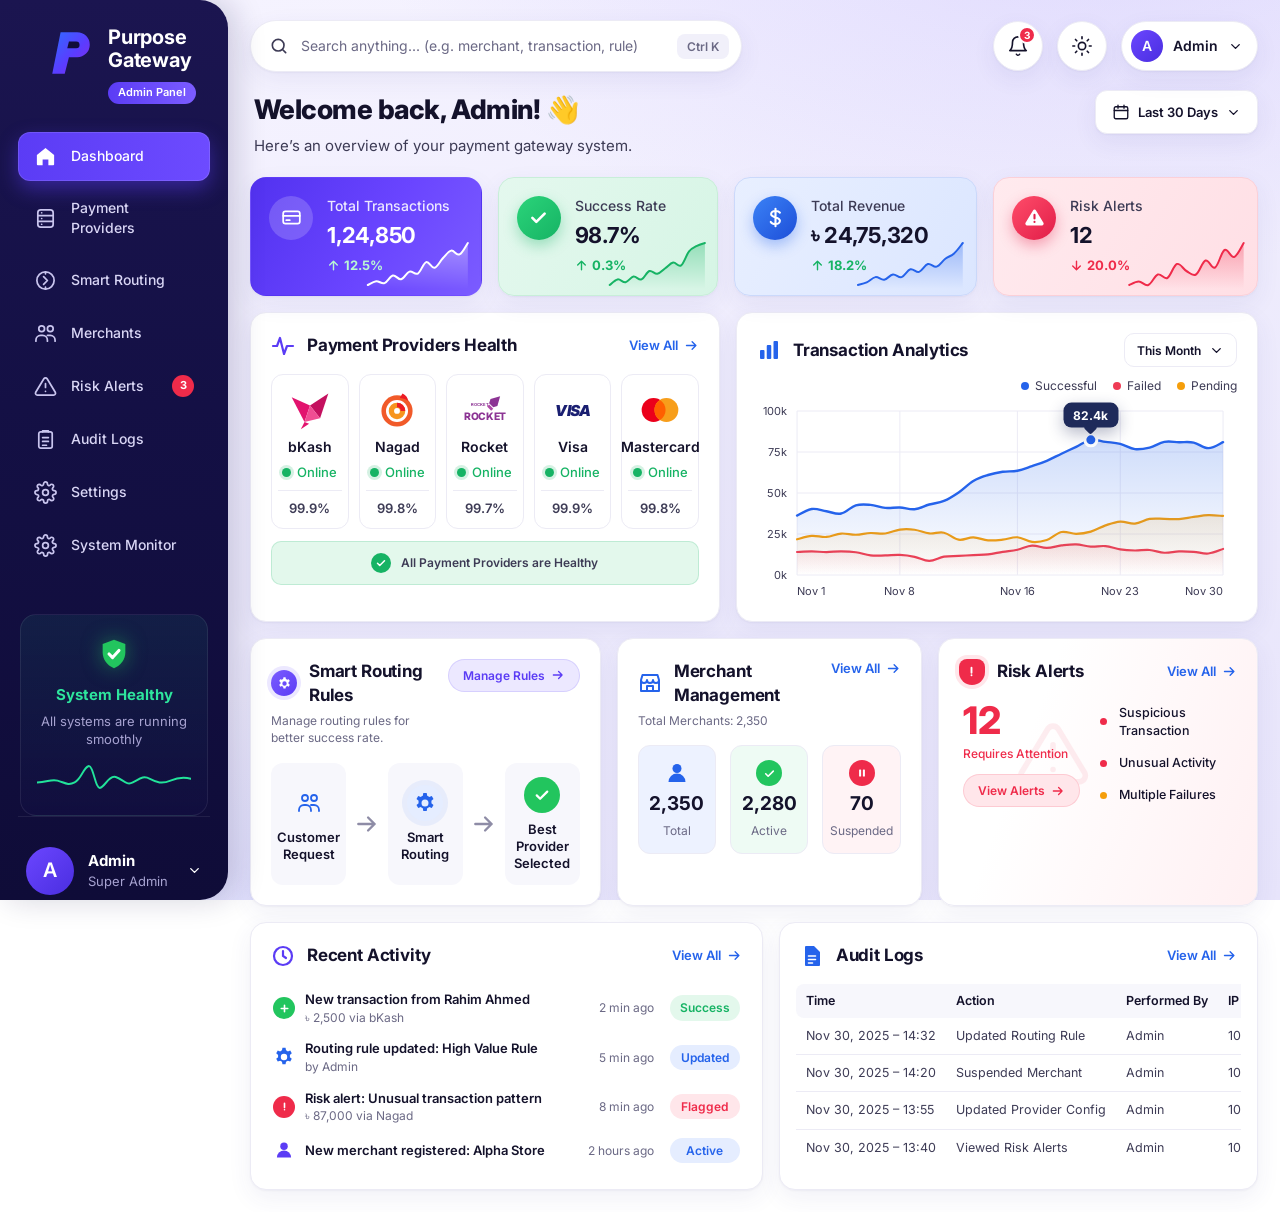
==== Admin Dashboard/index.html @ d1c8c3d8 "Add files via upload" ====
<!doctype html>
<html lang="en">
<head>
  <meta charset="utf-8" />
  <meta name="viewport" content="width=device-width, initial-scale=1, viewport-fit=cover" />
  <title>Purpose Gateway — Admin Dashboard</title>
  <meta name="description" content="Purpose Gateway admin panel: payment providers, smart routing, merchants, risk alerts and audit logs." />
  <link rel="preconnect" href="https://fonts.googleapis.com" />
  <link rel="preconnect" href="https://fonts.gstatic.com" crossorigin />
  <link href="https://fonts.googleapis.com/css2?family=Inter:wght@400;500;600;700;800&display=swap" rel="stylesheet" />
  <link rel="stylesheet" href="assets/css/styles.css" />
  <script>
    // Apply saved theme before paint to avoid a flash
    (function () {
      var t = null;
      try { t = localStorage.getItem('pg-theme'); } catch (e) {}
      if (!t && window.matchMedia && matchMedia('(prefers-color-scheme: dark)').matches) t = 'dark';
      document.documentElement.setAttribute('data-theme', t || 'light');
    })();
  </script>
</head>
<body>
  <!-- ===== Icon sprite ===== -->
  <svg width="0" height="0" style="position:absolute" aria-hidden="true">
    <defs>
      <symbol id="i-home" viewBox="0 0 24 24"><path d="M3 10.5 12 3l9 7.5V20a1 1 0 0 1-1 1h-5v-6H9v6H4a1 1 0 0 1-1-1z" fill="currentColor"/></symbol>
      <symbol id="i-server" viewBox="0 0 24 24" fill="none" stroke="currentColor" stroke-width="1.8" stroke-linecap="round" stroke-linejoin="round"><rect x="4" y="3" width="16" height="18" rx="3"/><path d="M4 9h16M4 15h16M8 6h.01M8 12h.01M8 18h.01"/></symbol>
      <symbol id="i-route" viewBox="0 0 24 24" fill="none" stroke="currentColor" stroke-width="1.8" stroke-linecap="round" stroke-linejoin="round"><circle cx="12" cy="12" r="9"/><path d="m10 8 4 4-4 4"/><path d="M12 3v2M12 19v2"/></symbol>
      <symbol id="i-users" viewBox="0 0 24 24" fill="none" stroke="currentColor" stroke-width="1.8" stroke-linecap="round" stroke-linejoin="round"><circle cx="8" cy="7" r="3"/><circle cx="17" cy="7" r="3"/><path d="M2 20v-1a5 5 0 0 1 5-5h2a5 5 0 0 1 5 5v1M14 14h3a5 5 0 0 1 5 5v1"/></symbol>
      <symbol id="i-alert" viewBox="0 0 24 24" fill="none" stroke="currentColor" stroke-width="1.8" stroke-linecap="round" stroke-linejoin="round"><path d="M10.3 3.9 1.8 18a2 2 0 0 0 1.7 3h17a2 2 0 0 0 1.7-3L13.7 3.9a2 2 0 0 0-3.4 0z"/><path d="M12 9v4M12 17h.01"/></symbol>
      <symbol id="i-clipboard" viewBox="0 0 24 24" fill="none" stroke="currentColor" stroke-width="1.8" stroke-linecap="round" stroke-linejoin="round"><rect x="5" y="4" width="14" height="17" rx="2"/><path d="M9 4V3h6v1M9 10h6M9 14h6M9 18h4"/></symbol>
      <symbol id="i-gear" viewBox="0 0 24 24" fill="none" stroke="currentColor" stroke-width="1.8" stroke-linecap="round" stroke-linejoin="round"><circle cx="12" cy="12" r="3"/><path d="M19.4 15a1.7 1.7 0 0 0 .3 1.8l.1.1a2 2 0 1 1-2.8 2.8l-.1-.1a1.7 1.7 0 0 0-1.8-.3 1.7 1.7 0 0 0-1 1.5V21a2 2 0 1 1-4 0v-.1a1.7 1.7 0 0 0-1.1-1.5 1.7 1.7 0 0 0-1.8.3l-.1.1a2 2 0 1 1-2.8-2.8l.1-.1a1.7 1.7 0 0 0 .3-1.8 1.7 1.7 0 0 0-1.5-1H3a2 2 0 1 1 0-4h.1a1.7 1.7 0 0 0 1.5-1.1 1.7 1.7 0 0 0-.3-1.8l-.1-.1a2 2 0 1 1 2.8-2.8l.1.1a1.7 1.7 0 0 0 1.8.3H9a1.7 1.7 0 0 0 1-1.5V3a2 2 0 1 1 4 0v.1a1.7 1.7 0 0 0 1 1.5 1.7 1.7 0 0 0 1.8-.3l.1-.1a2 2 0 1 1 2.8 2.8l-.1.1a1.7 1.7 0 0 0-.3 1.8V9a1.7 1.7 0 0 0 1.5 1H21a2 2 0 1 1 0 4h-.1a1.7 1.7 0 0 0-1.5 1z"/></symbol>
      <symbol id="i-monitor" viewBox="0 0 24 24" fill="none" stroke="currentColor" stroke-width="1.8" stroke-linecap="round" stroke-linejoin="round"><circle cx="12" cy="12" r="3"/><path d="M12 2v3M12 19v3M4.2 4.2l2.1 2.1M17.7 17.7l2.1 2.1M2 12h3M19 12h3M4.2 19.8l2.1-2.1M17.7 6.3l2.1-2.1"/></symbol>
      <symbol id="i-search" viewBox="0 0 24 24" fill="none" stroke="currentColor" stroke-width="2" stroke-linecap="round"><circle cx="11" cy="11" r="7"/><path d="m20 20-3.5-3.5"/></symbol>
      <symbol id="i-bell" viewBox="0 0 24 24" fill="none" stroke="currentColor" stroke-width="1.8" stroke-linecap="round" stroke-linejoin="round"><path d="M6 8a6 6 0 1 1 12 0c0 7 3 9 3 9H3s3-2 3-9"/><path d="M10.3 21a1.9 1.9 0 0 0 3.4 0"/></symbol>
      <symbol id="i-sun" viewBox="0 0 24 24" fill="none" stroke="currentColor" stroke-width="1.8" stroke-linecap="round"><circle cx="12" cy="12" r="4"/><path d="M12 2v2M12 20v2M4.9 4.9l1.4 1.4M17.7 17.7l1.4 1.4M2 12h2M20 12h2M4.9 19.1l1.4-1.4M17.7 6.3l1.4-1.4"/></symbol>
      <symbol id="i-moon" viewBox="0 0 24 24" fill="none" stroke="currentColor" stroke-width="1.8" stroke-linecap="round" stroke-linejoin="round"><path d="M21 12.8A9 9 0 1 1 11.2 3a7 7 0 0 0 9.8 9.8z"/></symbol>
      <symbol id="i-chevron" viewBox="0 0 24 24" fill="none" stroke="currentColor" stroke-width="2.2" stroke-linecap="round" stroke-linejoin="round"><path d="m6 9 6 6 6-6"/></symbol>
      <symbol id="i-calendar" viewBox="0 0 24 24" fill="none" stroke="currentColor" stroke-width="1.8" stroke-linecap="round"><rect x="3" y="5" width="18" height="16" rx="2"/><path d="M3 10h18M8 3v4M16 3v4"/></symbol>
      <symbol id="i-card" viewBox="0 0 24 24" fill="none" stroke="currentColor" stroke-width="2" stroke-linecap="round"><rect x="2.5" y="5" width="19" height="14" rx="2.5"/><path d="M2.5 10h19M6 15h4"/></symbol>
      <symbol id="i-check" viewBox="0 0 24 24" fill="none" stroke="currentColor" stroke-width="3" stroke-linecap="round" stroke-linejoin="round"><path d="m5 12.5 4.5 4.5L19 7.5"/></symbol>
      <symbol id="i-dollar" viewBox="0 0 24 24" fill="none" stroke="currentColor" stroke-width="2.4" stroke-linecap="round"><path d="M12 2v20M17 6.5C16 5 14.3 4.5 12 4.5c-3 0-5 1.4-5 3.6 0 5 10 2.6 10 7.6 0 2.2-2.2 3.8-5 3.8-2.6 0-4.4-.8-5.4-2.4"/></symbol>
      <symbol id="i-up" viewBox="0 0 24 24" fill="none" stroke="currentColor" stroke-width="2.6" stroke-linecap="round" stroke-linejoin="round"><path d="M12 20V5M5 11l7-7 7 7"/></symbol>
      <symbol id="i-down" viewBox="0 0 24 24" fill="none" stroke="currentColor" stroke-width="2.6" stroke-linecap="round" stroke-linejoin="round"><path d="M12 4v15M5 13l7 7 7-7"/></symbol>
      <symbol id="i-arrow" viewBox="0 0 24 24" fill="none" stroke="currentColor" stroke-width="2.2" stroke-linecap="round" stroke-linejoin="round"><path d="M4 12h15M13 6l6 6-6 6"/></symbol>
      <symbol id="i-pulse" viewBox="0 0 24 24" fill="none" stroke="currentColor" stroke-width="2.2" stroke-linecap="round" stroke-linejoin="round"><path d="M2 12h4l3-8 4 16 3-8h6"/></symbol>
      <symbol id="i-bars" viewBox="0 0 24 24" fill="currentColor"><rect x="3" y="12" width="4.5" height="9" rx="1"/><rect x="9.75" y="7" width="4.5" height="14" rx="1"/><rect x="16.5" y="3" width="4.5" height="18" rx="1"/></symbol>
      <symbol id="i-shield" viewBox="0 0 24 24"><path d="M12 2 4 5v6c0 5 3.4 9.4 8 11 4.6-1.6 8-6 8-11V5z" fill="currentColor"/><path d="m8.5 12 2.5 2.5 4.5-5" fill="none" stroke="#fff" stroke-width="2.2" stroke-linecap="round" stroke-linejoin="round"/></symbol>
      <symbol id="i-user" viewBox="0 0 24 24" fill="currentColor"><circle cx="12" cy="7.5" r="4.5"/><path d="M3.5 21a8.5 8.5 0 0 1 17 0z"/></symbol>
      <symbol id="i-plus" viewBox="0 0 24 24" fill="none" stroke="currentColor" stroke-width="3" stroke-linecap="round"><path d="M12 6v12M6 12h12"/></symbol>
      <symbol id="i-excl" viewBox="0 0 24 24" fill="none" stroke="currentColor" stroke-width="3" stroke-linecap="round"><path d="M12 6v8M12 18h.01"/></symbol>
      <symbol id="i-pause" viewBox="0 0 24 24" fill="currentColor"><rect x="7" y="6" width="3.5" height="12" rx="1"/><rect x="13.5" y="6" width="3.5" height="12" rx="1"/></symbol>
      <symbol id="i-menu" viewBox="0 0 24 24" fill="none" stroke="currentColor" stroke-width="2" stroke-linecap="round"><path d="M4 6h16M4 12h16M4 18h16"/></symbol>
      <symbol id="i-x" viewBox="0 0 24 24" fill="none" stroke="currentColor" stroke-width="2" stroke-linecap="round"><path d="M6 6l12 12M18 6 6 18"/></symbol>
      <symbol id="i-file" viewBox="0 0 24 24"><path d="M6 2h8l6 6v13a1 1 0 0 1-1 1H6a1 1 0 0 1-1-1V3a1 1 0 0 1 1-1z" fill="currentColor"/><path d="M8.5 12h7M8.5 15.5h7M8.5 19h4" stroke="#fff" stroke-width="1.6" stroke-linecap="round"/></symbol>
      <symbol id="i-clock" viewBox="0 0 24 24" fill="none" stroke="currentColor" stroke-width="2.2" stroke-linecap="round"><circle cx="12" cy="12" r="9"/><path d="M12 7v5l3 2"/></symbol>
      <symbol id="i-store" viewBox="0 0 24 24" fill="none" stroke="currentColor" stroke-width="2" stroke-linecap="round" stroke-linejoin="round"><path d="M3 9 4.5 4h15L21 9M3 9v11h18V9M3 9c0 1.7 1.3 3 3 3s3-1.3 3-3c0 1.7 1.3 3 3 3s3-1.3 3-3c0 1.7 1.3 3 3 3s3-1.3 3-3M9 20v-5h6v5"/></symbol>
      <symbol id="i-cog" viewBox="0 0 24 24" fill="currentColor"><path d="M13.7 2h-3.4l-.5 2.7a8 8 0 0 0-2 1.2L5.2 5 3.5 8l2.1 1.8a8 8 0 0 0 0 2.4L3.5 14l1.7 3 2.6-.9a8 8 0 0 0 2 1.2l.5 2.7h3.4l.5-2.7a8 8 0 0 0 2-1.2l2.6.9 1.7-3-2.1-1.8a8 8 0 0 0 0-2.4L20.5 8l-1.7-3-2.6.9a8 8 0 0 0-2-1.2zM12 8.5a3.5 3.5 0 1 1 0 7 3.5 3.5 0 0 1 0-7z"/></symbol>
      <symbol id="i-logout" viewBox="0 0 24 24" fill="none" stroke="currentColor" stroke-width="2" stroke-linecap="round" stroke-linejoin="round"><path d="M9 21H5a2 2 0 0 1-2-2V5a2 2 0 0 1 2-2h4M16 17l5-5-5-5M21 12H9"/></symbol>
    </defs>
  </svg>

  <div class="app" id="app">
    <!-- ===== Sidebar ===== -->
    <aside class="sidebar" id="sidebar" aria-label="Primary">
      <div class="sidebar__brand">
        <svg class="brand-logo" viewBox="0 0 48 48" aria-hidden="true">
          <defs>
            <linearGradient id="lg-brand" x1="0" y1="0" x2="1" y2="1">
              <stop offset="0" stop-color="#2f6bff"/><stop offset=".55" stop-color="#5b3cff"/><stop offset="1" stop-color="#8a2be2"/>
            </linearGradient>
          </defs>
          <path d="M14 4h16a12 12 0 0 1 0 24H22l-4 16H6L14 4z" fill="url(#lg-brand)"/>
          <path d="M22 13h7a3.2 3.2 0 0 1 0 6.4h-8.6z" fill="#120d3a"/>
        </svg>
        <div>
          <div class="brand-name">Purpose<br/>Gateway</div>
          <span class="brand-tag">Admin Panel</span>
        </div>
        <button class="icon-btn sidebar__close" id="sidebarClose" aria-label="Close menu"><svg><use href="#i-x"/></svg></button>
      </div>

      <nav class="nav" id="nav">
        <a href="#dashboard" class="nav__item is-active" data-page="dashboard"><svg><use href="#i-home"/></svg><span>Dashboard</span></a>
        <a href="#providers" class="nav__item" data-page="providers"><svg><use href="#i-server"/></svg><span>Payment Providers</span></a>
        <a href="#routing" class="nav__item" data-page="routing"><svg><use href="#i-route"/></svg><span>Smart Routing</span></a>
        <a href="#merchants" class="nav__item" data-page="merchants"><svg><use href="#i-users"/></svg><span>Merchants</span></a>
        <a href="#risk" class="nav__item" data-page="risk"><svg><use href="#i-alert"/></svg><span>Risk Alerts</span><b class="nav__badge" id="navRiskBadge">3</b></a>
        <a href="#audit" class="nav__item" data-page="audit"><svg><use href="#i-clipboard"/></svg><span>Audit Logs</span></a>
        <a href="#settings" class="nav__item" data-page="settings"><svg><use href="#i-gear"/></svg><span>Settings</span></a>
        <a href="#monitor" class="nav__item" data-page="monitor"><svg><use href="#i-gear"/></svg><span>System Monitor</span></a>
      </nav>

      <div class="health-card" id="systemHealth">
        <svg class="health-card__icon"><use href="#i-shield"/></svg>
        <strong>System Healthy</strong>
        <p>All systems are running smoothly</p>
        <svg class="health-card__wave" viewBox="0 0 180 40" preserveAspectRatio="none" aria-hidden="true">
          <path d="M0 26 C12 26 16 22 24 24 S36 30 44 26 S54 10 60 8 S68 34 74 32 S84 18 92 20 S104 30 112 26 S124 18 132 22 S146 28 156 24 S172 20 180 22" fill="none" stroke="#22e39a" stroke-width="2.2" stroke-linecap="round"/>
        </svg>
      </div>

      <div class="sidebar__user">
        <button class="user-chip" id="userMenuBtn" aria-haspopup="true" aria-expanded="false">
          <span class="avatar avatar--lg">A</span>
          <span class="user-chip__text"><strong>Admin</strong><small>Super Admin</small></span>
          <svg class="chev"><use href="#i-chevron"/></svg>
        </button>
      </div>
    </aside>
    <div class="scrim" id="scrim" hidden></div>

    <!-- ===== Main ===== -->
    <main class="main">
      <header class="topbar">
        <button class="icon-btn menu-btn" id="menuBtn" aria-label="Open menu" aria-controls="sidebar" aria-expanded="false"><svg><use href="#i-menu"/></svg></button>

        <label class="search" for="globalSearch">
          <svg><use href="#i-search"/></svg>
          <input id="globalSearch" type="search" placeholder="Search anything... (e.g. merchant, transaction, rule)" autocomplete="off" />
          <kbd>⌘K</kbd>
          <div class="search__results" id="searchResults" role="listbox" hidden></div>
        </label>

        <div class="topbar__actions">
          <div class="dropdown">
            <button class="icon-btn icon-btn--round" id="notifBtn" aria-label="Notifications" aria-haspopup="true" aria-expanded="false">
              <svg><use href="#i-bell"/></svg><span class="dot-badge" id="notifCount">3</span>
            </button>
            <div class="menu menu--wide" id="notifMenu" hidden>
              <div class="menu__head">Notifications <button class="link-btn" id="markRead">Mark all read</button></div>
              <ul class="notif-list" id="notifList"></ul>
            </div>
          </div>
          <button class="icon-btn icon-btn--round" id="themeBtn" aria-label="Toggle dark mode"><svg><use href="#i-sun"/></svg></button>
          <div class="dropdown">
            <button class="profile-btn" id="profileBtn" aria-haspopup="true" aria-expanded="false">
              <span class="avatar">A</span><span class="profile-btn__name">Admin</span><svg class="chev"><use href="#i-chevron"/></svg>
            </button>
            <div class="menu" id="profileMenu" hidden>
              <a href="#settings" data-page="settings"><svg><use href="#i-user"/></svg>My Profile</a>
              <a href="#settings" data-page="settings"><svg><use href="#i-gear"/></svg>Settings</a>
              <hr/>
              <a href="#logout" class="danger"><svg><use href="#i-logout"/></svg>Log out</a>
            </div>
          </div>
        </div>
      </header>

      <!-- ===== Dashboard view ===== -->
      <section class="view" id="view-dashboard" data-view="dashboard">
        <div class="page-head">
          <div>
            <h1>Welcome back, Admin! <span class="wave" aria-hidden="true">👋</span></h1>
            <p>Here’s an overview of your payment gateway system.</p>
          </div>
          <div class="dropdown">
            <button class="select-btn select-btn--lg" id="rangeBtn" aria-haspopup="true" aria-expanded="false">
              <svg><use href="#i-calendar"/></svg><span id="rangeLabel">Last 30 Days</span><svg class="chev"><use href="#i-chevron"/></svg>
            </button>
            <div class="menu menu--right" id="rangeMenu" hidden>
              <button data-range="7d">Last 7 Days</button>
              <button data-range="30d" class="is-selected">Last 30 Days</button>
              <button data-range="90d">Last 90 Days</button>
            </div>
          </div>
        </div>

        <!-- KPI cards -->
        <div class="kpis" id="kpis" aria-live="polite"></div>

        <!-- Row 2 -->
        <div class="row row--2">
          <article class="card" id="providersCard">
            <header class="card__head">
              <h2><svg class="h-ico h-ico--violet"><use href="#i-pulse"/></svg>Payment Providers Health</h2>
              <a href="#providers" class="view-all" data-page="providers">View All <svg><use href="#i-arrow"/></svg></a>
            </header>
            <div class="providers" id="providers"></div>
            <div class="providers__status" id="providersStatus"></div>
          </article>

          <article class="card" id="analyticsCard">
            <header class="card__head">
              <h2><svg class="h-ico h-ico--blue"><use href="#i-bars"/></svg>Transaction Analytics</h2>
              <div class="dropdown">
                <button class="select-btn" id="chartRangeBtn" aria-haspopup="true" aria-expanded="false"><span id="chartRangeLabel">This Month</span><svg class="chev"><use href="#i-chevron"/></svg></button>
                <div class="menu menu--right" id="chartRangeMenu" hidden>
                  <button data-chart="week">This Week</button>
                  <button data-chart="month" class="is-selected">This Month</button>
                  <button data-chart="quarter">This Quarter</button>
                </div>
              </div>
            </header>
            <div class="legend">
              <span><i style="--c:var(--series-success)"></i>Successful</span>
              <span><i style="--c:var(--series-failed)"></i>Failed</span>
              <span><i style="--c:var(--series-pending)"></i>Pending</span>
            </div>
            <div class="chart" id="txChart" role="img" aria-label="Line chart of successful, failed and pending transactions"></div>
          </article>
        </div>

        <!-- Row 3 -->
        <div class="row row--3">
          <article class="card" id="routingCard">
            <header class="card__head card__head--top">
              <div>
                <h2><span class="h-badge h-badge--violet"><svg><use href="#i-cog"/></svg></span>Smart Routing Rules</h2>
                <p class="card__sub">Manage routing rules for better success rate.</p>
              </div>
              <a href="#routing" class="pill-btn" data-page="routing">Manage Rules <svg><use href="#i-arrow"/></svg></a>
            </header>
            <div class="flow">
              <div class="flow__step"><span class="flow__ico flow__ico--blue"><svg><use href="#i-users"/></svg></span>Customer<br/>Request</div>
              <svg class="flow__arrow"><use href="#i-arrow"/></svg>
              <div class="flow__step"><span class="flow__ico flow__ico--ring"><svg><use href="#i-cog"/></svg></span>Smart<br/>Routing</div>
              <svg class="flow__arrow"><use href="#i-arrow"/></svg>
              <div class="flow__step"><span class="flow__ico flow__ico--green"><svg><use href="#i-check"/></svg></span>Best Provider<br/>Selected</div>
            </div>
          </article>

          <article class="card" id="merchantCard">
            <header class="card__head card__head--top">
              <div>
                <h2><svg class="h-ico h-ico--blue"><use href="#i-store"/></svg>Merchant Management</h2>
                <p class="card__sub" id="merchantTotal">Total Merchants: —</p>
              </div>
              <a href="#merchants" class="view-all" data-page="merchants">View All <svg><use href="#i-arrow"/></svg></a>
            </header>
            <div class="mstats" id="merchantStats"></div>
          </article>

          <article class="card card--risk" id="riskCard">
            <header class="card__head">
              <h2><span class="h-badge h-badge--red"><svg><use href="#i-excl"/></svg></span>Risk Alerts</h2>
              <a href="#risk" class="view-all" data-page="risk">View All <svg><use href="#i-arrow"/></svg></a>
            </header>
            <div class="risk">
              <div class="risk__count">
                <strong id="riskCount">—</strong>
                <span>Requires Attention</span>
                <a href="#risk" class="pill-btn pill-btn--red" data-page="risk">View Alerts <svg><use href="#i-arrow"/></svg></a>
              </div>
              <ul class="risk__list" id="riskList"></ul>
              <svg class="risk__bg" aria-hidden="true"><use href="#i-alert"/></svg>
            </div>
          </article>
        </div>

        <!-- Row 4 -->
        <div class="row row--4">
          <article class="card" id="activityCard">
            <header class="card__head">
              <h2><svg class="h-ico h-ico--violet"><use href="#i-clock"/></svg>Recent Activity</h2>
              <a href="#activity" class="view-all">View All <svg><use href="#i-arrow"/></svg></a>
            </header>
            <ul class="activity" id="activity"></ul>
          </article>

          <article class="card" id="auditCard">
            <header class="card__head">
              <h2><svg class="h-ico h-ico--blue"><use href="#i-file"/></svg>Audit Logs</h2>
              <a href="#audit" class="view-all" data-page="audit">View All <svg><use href="#i-arrow"/></svg></a>
            </header>
            <div class="table-wrap">
              <table class="table" id="auditTable">
                <thead><tr><th>Time</th><th>Action</th><th>Performed By</th><th>IP Address</th></tr></thead>
                <tbody></tbody>
              </table>
            </div>
          </article>
        </div>
      </section>

      <!-- ===== Placeholder for other modules ===== -->
      <section class="view" id="view-module" data-view="module" hidden>
        <div class="card empty">
          <span class="empty__ico"><svg><use href="#i-gear"/></svg></span>
          <h1 id="moduleTitle">Module</h1>
          <p>This module is part of the next build phase. Its data model is already defined in <code>database/</code>.</p>
          <a href="#dashboard" class="pill-btn" data-page="dashboard">Back to Dashboard <svg><use href="#i-arrow"/></svg></a>
        </div>
      </section>
    </main>
  </div>

  <div class="toast" id="toast" role="status" aria-live="polite" hidden></div>

  <script src="assets/js/data.js"></script>
  <script src="assets/js/charts.js"></script>
  <script src="assets/js/app.js"></script>
</body>
</html>
---- Admin Dashboard/assets/css/styles.css ----
/* =========================================================
   Purpose Gateway — Admin Dashboard
   ========================================================= */

:root {
  --font: "Inter", system-ui, -apple-system, "Segoe UI", Roboto, sans-serif;

  /* surfaces */
  --bg: #efeefb;
  --bg-grad-1: #f6f4ff;
  --bg-grad-2: #e7e4fb;
  --surface: #ffffff;
  --surface-2: #f7f7fc;
  --surface-3: #f1f0fa;
  --border: #ecebf5;
  --border-strong: #dedcf0;

  /* text */
  --text: #14122b;
  --text-2: #3d3b55;
  --muted: #6b6985;
  --muted-2: #8e8ca6;

  /* brand */
  --primary: #5b3cf5;
  --primary-2: #7b5cff;
  --primary-soft: #ece8ff;
  --blue: #2563eb;
  --blue-soft: #e5edff;
  --green: #16b364;
  --green-2: #22c55e;
  --green-soft: #e3f8ec;
  --red: #ef2b4a;
  --red-soft: #ffe6ea;
  --orange: #f59e0b;
  --orange-soft: #fff1d9;

  --series-success: #2563eb;
  --series-failed: #ef3b55;
  --series-pending: #f59e0b;
  --visa-ink: #1a1f71;

  /* sidebar */
  --side-bg: linear-gradient(180deg, #1b1550 0%, #141045 45%, #0f0c38 100%);
  --side-text: #d9d6f5;
  --side-muted: #a7a3d1;
  --side-active: linear-gradient(90deg, #5b3cf5 0%, #6d4bff 100%);

  --radius-xl: 22px;
  --radius-lg: 16px;
  --radius: 12px;
  --radius-sm: 9px;
  --shadow: 0 1px 2px rgba(25, 20, 70, .04), 0 8px 24px rgba(60, 50, 140, .07);
  --shadow-lg: 0 18px 50px rgba(40, 30, 120, .16);

  --sidebar-w: 244px;
  --gap: 18px;
  color-scheme: light;
}

/* Dark theme: applied via [data-theme="dark"]. index.html sets it on load from
   the saved preference, or from prefers-color-scheme when nothing is saved. */
:root[data-theme="dark"] {
  --bg: #0d0b1f;
  --bg-grad-1: #110e29;
  --bg-grad-2: #0b0a1c;
  --surface: #17142f;
  --surface-2: #1d1a39;
  --surface-3: #232044;
  --border: #2a2650;
  --border-strong: #363163;
  --text: #f1f0ff;
  --text-2: #d3d1ee;
  --muted: #a3a0c6;
  --muted-2: #827fa8;
  --primary-soft: #2a2366;
  --blue-soft: #1a2652;
  --green-soft: #12352a;
  --red-soft: #3b1626;
  --orange-soft: #3a2a12;
  --series-success: #5b8cff;
  --series-failed: #ff5c75;
  --series-pending: #fbb43a;
  --visa-ink: #e8ebff;
  --side-bg: linear-gradient(180deg, #120f33 0%, #0e0b29 100%);
  --shadow: 0 1px 2px rgba(0, 0, 0, .3), 0 8px 24px rgba(0, 0, 0, .25);
  --shadow-lg: 0 18px 50px rgba(0, 0, 0, .5);
  color-scheme: dark;
}

/* ---------- base ---------- */
*, *::before, *::after { box-sizing: border-box; }
html, body { margin: 0; }
body {
  font-family: var(--font);
  font-size: 14px;
  line-height: 1.45;
  color: var(--text);
  background:
    radial-gradient(1200px 600px at 85% -10%, rgba(140, 120, 255, .18), transparent 60%),
    radial-gradient(900px 500px at 10% 110%, rgba(120, 140, 255, .14), transparent 60%),
    linear-gradient(160deg, var(--bg-grad-1), var(--bg-grad-2));
  background-attachment: fixed;
  min-height: 100vh;
  -webkit-font-smoothing: antialiased;
}
h1, h2, h3, p { margin: 0; }
a { color: inherit; text-decoration: none; }
button { font: inherit; color: inherit; background: none; border: 0; cursor: pointer; padding: 0; }
svg { width: 1em; height: 1em; flex-shrink: 0; }
code { font-size: .92em; background: var(--surface-3); padding: 2px 6px; border-radius: 6px; }
:focus-visible { outline: 2px solid var(--primary); outline-offset: 2px; border-radius: 8px; }
[hidden] { display: none !important; }

/* ---------- layout ---------- */
.app {
  display: grid;
  grid-template-columns: var(--sidebar-w) minmax(0, 1fr);
  gap: 22px;
  padding: 0 22px 22px 0;
  min-height: 100vh;
}

/* ---------- sidebar ---------- */
.sidebar {
  position: sticky;
  top: 0;
  height: 100vh;
  display: flex;
  flex-direction: column;
  background: var(--side-bg);
  color: var(--side-text);
  border-radius: 0 28px 28px 0;
  padding: 26px 18px 18px;
  overflow-y: auto;
  scrollbar-width: none;
  box-shadow: 8px 0 30px rgba(20, 14, 70, .18);
  z-index: 40;
}
.sidebar::-webkit-scrollbar { display: none; }
.sidebar__brand { display: flex; align-items: flex-start; gap: 12px; padding: 0 8px 28px 28px; position: relative; }
.brand-logo { width: 50px; height: 50px; margin-top: 2px; }
.brand-name { font-size: 20px; font-weight: 700; line-height: 1.15; color: #fff; letter-spacing: -.01em; }
.brand-tag {
  display: inline-block; margin-top: 10px; padding: 3px 10px; border-radius: 999px;
  font-size: 11px; font-weight: 600; color: #fff;
  background: linear-gradient(90deg, #5b3cf5, #7b5cff);
}
.sidebar .sidebar__close { display: none; position: absolute; right: 0; top: 0; color: #fff; }

.nav { display: flex; flex-direction: column; gap: 4px; }
.nav__item {
  display: flex; align-items: center; gap: 16px;
  padding: 15px 20px; border-radius: 12px;
  font-size: 14px; font-weight: 500; color: var(--side-text);
  transition: background .2s, color .2s, transform .2s;
}
.nav__item svg { font-size: 23px; color: #c9c5ee; }
.nav__item:hover { background: rgba(255, 255, 255, .06); color: #fff; }
.nav__item.is-active {
  background: var(--side-active); color: #fff;
  box-shadow: 0 8px 20px rgba(91, 60, 245, .45), inset 0 0 0 1px rgba(255, 255, 255, .12);
}
.nav__item.is-active svg { color: #fff; }
.nav__badge {
  margin-left: auto; min-width: 22px; height: 22px; padding: 0 6px; border-radius: 999px;
  display: grid; place-items: center; font-size: 11px; font-weight: 700; color: #fff; background: var(--red);
}

.health-card {
  margin: 44px 2px 0;
  padding: 22px 16px 14px;
  border-radius: 16px;
  text-align: center;
  background: linear-gradient(180deg, rgba(34, 227, 154, .08), rgba(20, 16, 70, .4));
  border: 1px solid rgba(255, 255, 255, .08);
}
.health-card__icon { font-size: 34px; color: #22c55e; filter: drop-shadow(0 0 10px rgba(34, 197, 94, .5)); }
.health-card strong { display: block; margin-top: 8px; font-size: 15px; color: #2ee59d; }
.health-card p { margin-top: 6px; font-size: 13px; color: var(--side-muted); }
.health-card__wave { width: 100%; height: 36px; margin-top: 10px; }

.sidebar__user { margin-top: auto; padding-top: 22px; border-top: 1px solid rgba(255, 255, 255, .08); }
.user-chip { display: flex; align-items: center; gap: 14px; width: 100%; padding: 8px; border-radius: 12px; text-align: left; color: #fff; }
.user-chip:hover { background: rgba(255, 255, 255, .06); }
.user-chip__text { display: flex; flex-direction: column; flex: 1; }
.user-chip__text strong { font-size: 15px; }
.user-chip__text small { color: var(--side-muted); font-size: 13px; }
.chev { font-size: 15px; }

.avatar {
  width: 32px; height: 32px; border-radius: 50%;
  display: grid; place-items: center; flex-shrink: 0;
  background: linear-gradient(135deg, #6b46ff, #4a2ee0); color: #fff; font-weight: 600;
}
.avatar--lg { width: 48px; height: 48px; font-size: 20px; }

.scrim { position: fixed; inset: 0; background: rgba(10, 8, 30, .5); backdrop-filter: blur(2px); z-index: 35; }

/* ---------- main / topbar ---------- */
.main { min-width: 0; padding-top: 20px; }
.topbar { display: flex; align-items: center; gap: 14px; margin-bottom: 18px; position: relative; z-index: 20; }
.topbar .menu-btn { display: none; }

.search {
  position: relative; flex: 0 1 492px;
  display: flex; align-items: center; gap: 10px;
  height: 52px; padding: 0 12px 0 18px;
  background: var(--surface); border: 1px solid var(--border); border-radius: 999px;
  box-shadow: var(--shadow); cursor: text;
}
.search > svg { font-size: 20px; color: var(--text-2); }
.search { min-width: 0; }
.search input { flex: 1; min-width: 0; width: 100%; border: 0; outline: 0; background: transparent; font: inherit; font-size: 14px; color: var(--text); }
.search input::placeholder { color: var(--muted); }
.search input::-webkit-search-cancel-button { display: none; }
.search kbd { font: 600 12px var(--font); color: var(--muted); background: var(--surface-3); padding: 5px 10px; border-radius: 8px; }
.search:focus-within { border-color: var(--primary-2); box-shadow: 0 0 0 4px rgba(91, 60, 245, .12); }
.search__results {
  position: absolute; left: 0; right: 0; top: calc(100% + 8px);
  background: var(--surface); border: 1px solid var(--border); border-radius: 16px; box-shadow: var(--shadow-lg);
  padding: 8px; max-height: 360px; overflow: auto;
}
.search__results button { display: flex; align-items: center; gap: 10px; width: 100%; padding: 10px 12px; border-radius: 10px; text-align: left; }
.search__results button:hover, .search__results button.is-focus { background: var(--surface-3); }
.search__results small { margin-left: auto; color: var(--muted); font-size: 12px; }
.search__results .empty-row { padding: 14px; color: var(--muted); text-align: center; }

.topbar__actions { margin-left: auto; display: flex; align-items: center; gap: 14px; }
.icon-btn { display: inline-grid; place-items: center; width: 40px; height: 40px; border-radius: 12px; color: var(--text); }
.icon-btn svg { font-size: 22px; }
.icon-btn--round {
  width: 50px; height: 50px; border-radius: 50%; position: relative;
  background: var(--surface); border: 1px solid var(--border); box-shadow: var(--shadow);
  transition: transform .15s;
}
.icon-btn--round:hover { transform: translateY(-1px); }
.dot-badge {
  position: absolute; top: 4px; right: 6px; min-width: 18px; height: 18px; padding: 0 4px;
  border-radius: 999px; border: 2px solid var(--surface);
  display: grid; place-items: center; font-size: 10px; font-weight: 700; color: #fff; background: var(--red);
}
.profile-btn {
  display: flex; align-items: center; gap: 10px; height: 50px; padding: 0 14px 0 9px;
  background: var(--surface); border: 1px solid var(--border); border-radius: 999px; box-shadow: var(--shadow);
  font-weight: 600;
}

/* dropdown menus */
.dropdown { position: relative; }
.menu {
  position: absolute; top: calc(100% + 8px); right: 0; min-width: 190px; z-index: 50;
  padding: 6px; background: var(--surface); border: 1px solid var(--border); border-radius: 14px; box-shadow: var(--shadow-lg);
  animation: pop .14s ease-out;
}
.menu--right { right: 0; }
.menu--wide { width: min(340px, calc(100vw - 32px)); }
.menu a, .menu > button { display: flex; align-items: center; gap: 10px; width: 100%; padding: 10px 12px; border-radius: 10px; font-size: 14px; text-align: left; }
.menu a:hover, .menu > button:hover { background: var(--surface-3); }
.menu > button.is-selected { color: var(--primary); font-weight: 600; background: var(--primary-soft); }
.menu a svg { font-size: 17px; color: var(--muted); }
.menu .danger { color: var(--red); }
.menu .danger svg { color: var(--red); }
.menu hr { border: 0; border-top: 1px solid var(--border); margin: 6px 0; }
.menu__head { display: flex; justify-content: space-between; align-items: center; padding: 8px 10px 10px; font-weight: 700; }
.link-btn { color: var(--primary); font-size: 12px; font-weight: 600; }
.notif-list { list-style: none; margin: 0; padding: 0; }
.notif-list li { display: flex; gap: 10px; padding: 10px; border-radius: 10px; }
.notif-list li:hover { background: var(--surface-3); }
.notif-list li.unread { background: var(--primary-soft); }
.notif-list .n-dot { width: 8px; height: 8px; border-radius: 50%; margin-top: 6px; flex-shrink: 0; }
.notif-list p { font-size: 13px; font-weight: 500; }
.notif-list small { color: var(--muted); font-size: 12px; }
@keyframes pop { from { opacity: 0; transform: translateY(-4px) scale(.98); } }

/* ---------- page head ---------- */
.page-head { display: flex; justify-content: space-between; align-items: flex-start; gap: 16px; margin-bottom: 20px; padding-left: 4px; }
.page-head h1 { font-size: 27px; font-weight: 800; letter-spacing: -.02em; }
.page-head p { margin-top: 6px; font-size: 15px; color: var(--text-2); }
.wave { display: inline-block; animation: wave 2.4s ease-in-out 1; transform-origin: 70% 70%; }
@keyframes wave { 0%, 60%, 100% { transform: rotate(0); } 10%, 30% { transform: rotate(14deg); } 20% { transform: rotate(-8deg); } 40% { transform: rotate(-4deg); } 50% { transform: rotate(10deg); } }

.select-btn {
  display: inline-flex; align-items: center; gap: 8px; height: 34px; padding: 0 12px;
  background: var(--surface); border: 1px solid var(--border); border-radius: 10px;
  font-size: 12px; font-weight: 600; white-space: nowrap;
}
.select-btn--lg { height: 44px; padding: 0 16px; font-size: 13px; border-radius: 12px; box-shadow: var(--shadow); }
.select-btn--lg svg:first-child { font-size: 18px; }
.select-btn:hover { border-color: var(--border-strong); }

/* ---------- cards ---------- */
.card {
  background: var(--surface);
  border: 1px solid var(--border);
  border-radius: var(--radius-lg);
  box-shadow: var(--shadow);
  padding: 20px;
  min-width: 0;
}
.card__head { display: flex; align-items: center; justify-content: space-between; gap: 12px; margin-bottom: 16px; }
.card__head--top { align-items: flex-start; }
.card__head h2 { display: flex; align-items: center; gap: 12px; font-size: 17px; font-weight: 700; letter-spacing: -.01em; }
.card__sub { margin-top: 4px; font-size: 12px; color: var(--muted); }
#routingCard .card__sub { padding-left: 0; }
.h-ico { font-size: 24px; }
.h-ico--violet { color: var(--primary); }
.h-ico--blue { color: var(--blue); }
.h-badge { width: 26px; height: 26px; border-radius: 50%; display: grid; place-items: center; color: #fff; font-size: 15px; flex-shrink: 0; }
.h-badge--violet { background: linear-gradient(135deg, #7b5cff, #5b3cf5); box-shadow: 0 0 0 4px var(--primary-soft); }
.h-badge--red { background: var(--red); border-radius: 8px 8px 50% 50%; box-shadow: 0 0 0 4px var(--red-soft); }

.view-all { display: inline-flex; align-items: center; gap: 6px; font-size: 13px; font-weight: 600; color: var(--blue); white-space: nowrap; }
.view-all svg { font-size: 15px; transition: transform .2s; }
.view-all:hover svg { transform: translateX(3px); }

.pill-btn {
  display: inline-flex; align-items: center; gap: 6px; padding: 7px 14px; border-radius: 999px;
  background: var(--primary-soft); color: var(--primary); font-size: 12px; font-weight: 600; white-space: nowrap;
  border: 1px solid rgba(91, 60, 245, .15); transition: background .2s, transform .2s;
}
.pill-btn svg { font-size: 14px; }
.pill-btn:hover { transform: translateY(-1px); }
.pill-btn--red { background: var(--red-soft); color: var(--red); border-color: rgba(239, 43, 74, .15); }

/* ---------- KPI cards ---------- */
.kpis { display: grid; grid-template-columns: 1.05fr 1fr 1.1fr 1.2fr; gap: var(--gap); margin-bottom: var(--gap); }
.kpi {
  position: relative; overflow: hidden;
  display: flex; gap: 18px; align-items: flex-start;
  min-height: 110px; padding: 20px 22px;
  border-radius: var(--radius-lg); border: 1px solid transparent;
  box-shadow: var(--shadow);
  transition: transform .2s, box-shadow .2s;
}
.kpi:hover { transform: translateY(-2px); box-shadow: var(--shadow-lg); }
.kpi__ico { width: 50px; height: 50px; border-radius: 50%; display: grid; place-items: center; flex-shrink: 0; font-size: 24px; color: #fff; }
.kpi__body { position: relative; z-index: 1; }
.kpi__label { font-size: 14px; font-weight: 500; color: var(--text-2); }
.kpi__value { margin-top: 4px; font-size: 25px; font-weight: 700; letter-spacing: -.01em; white-space: nowrap; }
.kpi__delta { display: inline-flex; align-items: center; gap: 4px; margin-top: 4px; font-size: 13px; font-weight: 700; }
.kpi__delta svg { font-size: 13px; }
.kpi__spark { position: absolute; right: 10px; bottom: 6px; width: 46%; max-width: 150px; height: 56px; }

.kpi--primary { background: linear-gradient(120deg, #5232f0 0%, #6a45ff 55%, #7b5cff 100%); color: #fff; }
.kpi--primary .kpi__label { color: rgba(255, 255, 255, .88); }
.kpi--primary .kpi__ico { background: rgba(255, 255, 255, .18); }
.kpi--primary .kpi__delta { color: #b9f7d4; }
.kpi--green { background: linear-gradient(120deg, #e4f8ee, #d6f5e5); border-color: #c8eed9; }
.kpi--green .kpi__ico { background: linear-gradient(135deg, #2bd47a, #16b364); box-shadow: 0 6px 14px rgba(22, 179, 100, .35); }
.kpi--green .kpi__delta { color: var(--green); }
.kpi--blue { background: linear-gradient(120deg, #e8efff, #dbe6ff); border-color: #cbd9fb; }
.kpi--blue .kpi__ico { background: linear-gradient(135deg, #3b82f6, #1d4ed8); box-shadow: 0 6px 14px rgba(37, 99, 235, .35); }
.kpi--blue .kpi__delta { color: var(--green); }
.kpi--red { background: linear-gradient(120deg, #ffeaee, #ffdfe5); border-color: #fbd0d8; }
.kpi--red .kpi__ico { background: linear-gradient(135deg, #ff4d6a, #e11d48); box-shadow: 0 6px 14px rgba(225, 29, 72, .35); }
.kpi--red .kpi__delta { color: var(--red); }
:root[data-theme="dark"] .kpi--green { background: linear-gradient(120deg, #11302a, #0f2a24); border-color: #1d4a3b; }
:root[data-theme="dark"] .kpi--blue { background: linear-gradient(120deg, #142350, #111d44); border-color: #22356f; }
:root[data-theme="dark"] .kpi--red { background: linear-gradient(120deg, #3a1525, #301220); border-color: #57203a; }
:root[data-theme="dark"] .kpi--green .kpi__delta, :root[data-theme="dark"] .kpi--blue .kpi__delta { color: #4ade80; }
:root[data-theme="dark"] .kpi--red .kpi__delta { color: #ff6b81; }

/* ---------- rows ---------- */
.row { display: grid; gap: var(--gap); margin-bottom: var(--gap); }
.row--2 { grid-template-columns: minmax(0, .9fr) minmax(0, 1fr); }
.row--3 { grid-template-columns: minmax(0, 1.15fr) minmax(0, 1fr) minmax(0, 1.05fr); }
.row--4 { grid-template-columns: minmax(0, 1.07fr) minmax(0, 1fr); margin-bottom: 0; }

/* ---------- providers ---------- */
.providers { display: grid; grid-template-columns: repeat(5, minmax(0, 1fr)); gap: 10px; }
.provider {
  display: flex; flex-direction: column; align-items: center; gap: 6px;
  padding: 14px 6px 10px; border: 1px solid var(--border); border-radius: 12px; background: var(--surface);
  transition: border-color .2s, transform .2s, box-shadow .2s; text-align: center;
}
.provider:hover { border-color: var(--border-strong); transform: translateY(-2px); box-shadow: var(--shadow); }
.provider__logo { height: 42px; display: grid; place-items: center; }
.provider__logo svg { width: 44px; height: 42px; }
.provider__name { font-size: 15px; font-weight: 600; }
.provider__status { display: flex; align-items: center; gap: 6px; font-size: 13px; font-weight: 500; color: var(--green); }
.provider__status::before { content: ""; width: 9px; height: 9px; border-radius: 50%; background: currentColor; box-shadow: 0 0 0 3px color-mix(in srgb, currentColor 18%, transparent); }
.provider__status.is-degraded { color: var(--orange); }
.provider__status.is-down { color: var(--red); }
.provider__uptime { width: 100%; padding-top: 8px; margin-top: 2px; border-top: 1px solid var(--border); font-size: 13px; font-weight: 600; color: var(--text-2); }
.providers__status {
  display: flex; align-items: center; justify-content: center; gap: 10px;
  margin-top: 12px; padding: 11px; border-radius: 10px;
  background: var(--green-soft); border: 1px solid color-mix(in srgb, var(--green) 18%, transparent);
  font-size: 12px; font-weight: 600; color: var(--text-2);
}
.providers__status .tick { width: 20px; height: 20px; border-radius: 50%; display: grid; place-items: center; background: var(--green); color: #fff; font-size: 12px; }
.providers__status.is-warn { background: var(--orange-soft); }
.providers__status.is-warn .tick { background: var(--orange); }

/* ---------- analytics chart ---------- */
.legend { display: flex; justify-content: flex-end; gap: 16px; flex-wrap: wrap; margin: -6px 0 6px; font-size: 12px; color: var(--text-2); }
.legend span { display: inline-flex; align-items: center; gap: 6px; }
.legend i { width: 8px; height: 8px; border-radius: 50%; background: var(--c); }
.chart { position: relative; height: 200px; }
.chart svg { width: 100%; height: 100%; display: block; overflow: visible; }
.chart .grid line { stroke: var(--border); }
.chart .axis text { fill: var(--text-2); font-size: 11px; font-family: var(--font); }
.chart .hover-line { stroke: var(--muted-2); stroke-dasharray: 3 4; }
.chart-tip {
  position: absolute; pointer-events: none; transform: translate(-50%, calc(-100% - 12px));
  padding: 4px 10px; border-radius: 8px; background: #1e2a5a; color: #fff;
  font-size: 12px; font-weight: 700; white-space: nowrap; box-shadow: 0 6px 16px rgba(20, 30, 80, .3);
  transition: left .08s, top .08s;
}
.chart-tip::after { content: ""; position: absolute; left: 50%; bottom: -5px; width: 10px; height: 10px; background: inherit; transform: translateX(-50%) rotate(45deg); border-radius: 2px; }
.chart-tip .tip-detail { display: none; font-weight: 500; font-size: 11px; margin-top: 2px; opacity: .85; }
.chart-tip.is-detail .tip-detail { display: block; }
.chart-tip .tip-detail b { display: inline-block; width: 7px; height: 7px; border-radius: 50%; margin-right: 4px; }

/* ---------- smart routing flow ---------- */
.flow { display: flex; align-items: stretch; justify-content: space-between; gap: 8px; margin-top: 6px; }
.flow__step {
  flex: 1; display: flex; flex-direction: column; align-items: center; justify-content: center; gap: 8px;
  padding: 14px 6px; border-radius: 12px; background: var(--surface-2);
  font-size: 13px; font-weight: 600; text-align: center; line-height: 1.3; color: var(--text);
}
.flow__ico { width: 36px; height: 36px; display: grid; place-items: center; border-radius: 50%; font-size: 24px; }
.flow__ico--blue { color: var(--blue); }
.flow__ico--ring { color: var(--blue); background: var(--blue-soft); box-shadow: 0 0 0 5px color-mix(in srgb, var(--blue) 8%, transparent); animation: spin 8s linear infinite; }
.flow__ico--green { background: var(--green-2); color: #fff; font-size: 18px; }
.flow__arrow { align-self: center; font-size: 26px; color: var(--muted-2); }
@keyframes spin { to { transform: rotate(360deg); } }

/* ---------- merchant stats ---------- */
.mstats { display: grid; grid-template-columns: repeat(3, minmax(0, 1fr)); gap: 14px; }
.mstat {
  display: flex; flex-direction: column; align-items: center; gap: 4px;
  padding: 14px 6px; border-radius: 12px; border: 1px solid var(--border); text-align: center;
}
.mstat__ico { width: 26px; height: 26px; display: grid; place-items: center; border-radius: 50%; font-size: 18px; }
.mstat strong { font-size: 19px; font-weight: 700; }
.mstat span { font-size: 12px; color: var(--muted); }
.mstat--blue { background: color-mix(in srgb, var(--blue-soft) 70%, var(--surface)); }
.mstat--blue .mstat__ico { color: var(--blue); font-size: 24px; }
.mstat--green { background: color-mix(in srgb, var(--green-soft) 60%, var(--surface)); }
.mstat--green .mstat__ico { background: var(--green-2); color: #fff; font-size: 13px; }
.mstat--red { background: color-mix(in srgb, var(--red-soft) 50%, var(--surface)); }
.mstat--red .mstat__ico { background: var(--red); color: #fff; font-size: 14px; }

/* ---------- risk ---------- */
.card--risk { background: linear-gradient(110deg, var(--surface) 30%, color-mix(in srgb, var(--red-soft) 60%, var(--surface)) 100%); }
.risk { position: relative; display: grid; grid-template-columns: auto 1fr; gap: 20px; align-items: center; padding-left: 4px; }
.risk__count { display: flex; flex-direction: column; align-items: flex-start; gap: 6px; position: relative; z-index: 1; }
.risk__count strong { font-size: 38px; font-weight: 800; line-height: 1; color: var(--red); }
.risk__count span { font-size: 12px; color: var(--red); font-weight: 500; }
.risk__count .pill-btn { margin-top: 6px; }
.risk__list { list-style: none; margin: 0; padding: 0; display: flex; flex-direction: column; gap: 14px; position: relative; z-index: 1; }
.risk__list li { display: flex; align-items: center; gap: 12px; font-size: 12.5px; font-weight: 500; }
.risk__list li::before { content: ""; width: 7px; height: 7px; border-radius: 50%; background: var(--red); flex-shrink: 0; }
.risk__list li.sev-medium::before { background: var(--orange); }
.risk__list li small { margin-left: auto; color: var(--muted); font-weight: 600; }
.risk__bg { position: absolute; left: 34%; top: 50%; transform: translate(-50%, -50%); font-size: 74px; color: var(--red); opacity: .08; }

/* ---------- activity ---------- */
.activity { list-style: none; margin: 0; padding: 0; }
.activity li { display: grid; grid-template-columns: 22px minmax(0, 1fr) auto 80px; align-items: center; gap: 14px; padding: 6px 2px; }
.activity li + li { border-top: 1px dashed transparent; }
.act-ico { width: 22px; height: 22px; display: grid; place-items: center; border-radius: 50%; font-size: 13px; color: #fff; }
.act-ico--green { background: var(--green-2); }
.act-ico--blue { background: transparent; color: var(--blue); font-size: 22px; }
.act-ico--red { background: var(--red); }
.act-ico--violet { background: transparent; color: var(--primary); font-size: 20px; }
.act-main { min-width: 0; }
.act-main strong { display: block; font-size: 13px; font-weight: 600; white-space: nowrap; overflow: hidden; text-overflow: ellipsis; }
.act-main small { display: block; font-size: 12px; color: var(--muted); }
.act-time { font-size: 12px; color: var(--muted); white-space: nowrap; }
.badge { justify-self: end; display: inline-block; min-width: 70px; padding: 4px 10px; border-radius: 999px; font-size: 12px; font-weight: 600; text-align: center; }
.badge--success { background: var(--green-soft); color: var(--green); }
.badge--updated { background: var(--blue-soft); color: var(--blue); }
.badge--flagged { background: var(--red-soft); color: var(--red); }
.badge--active { background: var(--blue-soft); color: var(--blue); }
.badge--pending { background: var(--orange-soft); color: #c27803; }
:root[data-theme="dark"] .badge--success { color: #4ade80; }
:root[data-theme="dark"] .badge--updated, :root[data-theme="dark"] .badge--active { color: #7aa5ff; }
:root[data-theme="dark"] .badge--flagged { color: #ff7b8f; }

/* ---------- table ---------- */
.table-wrap { overflow-x: auto; margin: 0 -4px; }
.table { width: 100%; border-collapse: collapse; font-size: 12.5px; }
.table th { text-align: left; font-weight: 600; color: var(--text); padding: 8px 10px; background: var(--surface-2); white-space: nowrap; }
.table th:first-child { border-radius: 8px 0 0 8px; }
.table th:last-child { border-radius: 0 8px 8px 0; }
.table td { padding: 9px 10px; border-bottom: 1px solid var(--border); white-space: nowrap; color: var(--text-2); }
.table tr:last-child td { border-bottom: 0; }
.table tbody tr:hover td { background: var(--surface-2); }

/* ---------- empty / module ---------- */
.empty { max-width: 560px; margin: 40px auto; padding: 44px 28px; text-align: center; display: flex; flex-direction: column; align-items: center; gap: 12px; }
.empty__ico { width: 64px; height: 64px; display: grid; place-items: center; border-radius: 20px; background: var(--primary-soft); color: var(--primary); font-size: 30px; }
.empty h1 { font-size: 24px; }
.empty p { color: var(--muted); }

/* ---------- toast ---------- */
.toast {
  position: fixed; left: 50%; bottom: 24px; transform: translateX(-50%); z-index: 100;
  padding: 12px 18px; border-radius: 12px; background: #1b1550; color: #fff; font-weight: 500;
  box-shadow: var(--shadow-lg); animation: pop .2s ease-out; max-width: calc(100vw - 32px);
}

/* ---------- skeleton ---------- */
.skeleton { background: linear-gradient(90deg, var(--surface-3), var(--surface-2), var(--surface-3)); background-size: 200% 100%; animation: shimmer 1.2s infinite; border-radius: 12px; }
@keyframes shimmer { to { background-position: -200% 0; } }

/* =========================================================
   Responsive
   ========================================================= */

/* Large laptops */
@media (max-width: 1360px) {
  :root { --sidebar-w: 228px; --gap: 16px; }
  .nav__item { padding: 13px 16px; gap: 14px; }
  .kpi { padding: 18px; gap: 14px; }
  .kpi__ico { width: 44px; height: 44px; font-size: 21px; }
  .kpi__value { font-size: 22px; }
  .provider__name { font-size: 14px; }
  .activity li { grid-template-columns: 22px minmax(0, 1fr) auto 76px; gap: 10px; }
}

/* Small laptops: KPI 2x2, row3 adapts */
@media (max-width: 1200px) {
  .kpis { grid-template-columns: repeat(2, minmax(0, 1fr)); }
  .row--2 { grid-template-columns: minmax(0, 1fr); }
  .row--3 { grid-template-columns: repeat(2, minmax(0, 1fr)); }
  .row--3 > #riskCard { grid-column: 1 / -1; }
  .risk { grid-template-columns: auto 1fr; max-width: 640px; }
  .row--4 { grid-template-columns: minmax(0, 1fr); }
}

/* Tablets: off-canvas sidebar */
@media (max-width: 1024px) {
  .app { grid-template-columns: minmax(0, 1fr); padding: 0 20px 20px; gap: 0; }
  .sidebar {
    position: fixed; left: 0; top: 0; bottom: 0; width: 280px; height: 100dvh;
    transform: translateX(-105%); transition: transform .28s cubic-bezier(.4, 0, .2, 1);
  }
  .sidebar.is-open { transform: none; }
  .sidebar .sidebar__close { display: inline-grid; }
  .topbar .menu-btn { display: inline-grid; background: var(--surface); border: 1px solid var(--border); box-shadow: var(--shadow); width: 50px; height: 50px; border-radius: 14px; flex-shrink: 0; }
  .search { flex: 1 1 auto; }
}

/* Large phones / small tablets */
@media (max-width: 768px) {
  :root { --gap: 14px; }
  .app { padding: 0 16px 16px; }
  .main { padding-top: 14px; }
  .topbar { gap: 10px; }
  .topbar__actions { gap: 8px; }
  .search { height: 46px; padding: 0 10px 0 14px; }
  .search kbd { display: none; }
  .icon-btn--round, .topbar .menu-btn { width: 46px; height: 46px; }
  .profile-btn { height: 46px; padding: 0 8px; }
  .profile-btn__name, .profile-btn .chev { display: none; }
  .page-head { flex-direction: column; align-items: stretch; }
  .page-head h1 { font-size: 23px; }
  .page-head p { font-size: 14px; }
  .page-head .dropdown { align-self: flex-start; }
  .row--3 { grid-template-columns: minmax(0, 1fr); }
  .providers { grid-template-columns: repeat(auto-fill, minmax(100px, 1fr)); }
  .card { padding: 16px; }
  .card__head h2 { font-size: 16px; }
  .chart { height: 190px; }

  /* audit table → stacked cards */
  .table thead { display: none; }
  .table, .table tbody, .table tr, .table td { display: block; width: 100%; }
  .table tr { padding: 10px 12px; border: 1px solid var(--border); border-radius: 12px; margin-bottom: 10px; }
  .table tr:last-child { margin-bottom: 0; }
  .table td { display: flex; justify-content: space-between; gap: 12px; padding: 4px 0; border: 0; white-space: normal; text-align: right; }
  .table td::before { content: attr(data-label); font-weight: 600; color: var(--muted); text-align: left; }
  .table tbody tr:hover td { background: none; }
}

/* Phones */
@media (max-width: 560px) {
  .search { position: static; flex: 1 1 auto; height: 42px; }
  .search input::placeholder { color: transparent; }
  .topbar { gap: 8px; }
  .topbar__actions { gap: 6px; }
  .icon-btn--round, .topbar .menu-btn, .profile-btn { width: 42px; height: 42px; }
  .profile-btn { padding: 0; justify-content: center; }
  .icon-btn svg { font-size: 20px; }
  .search__results { left: 0; right: 0; }
  .kpis { grid-template-columns: minmax(0, 1fr); }
  .kpi { min-height: 96px; }
  .kpi__spark { width: 40%; }
  .flow { gap: 4px; }
  .flow__step { font-size: 12px; padding: 12px 4px; }
  .flow__arrow { font-size: 18px; }
  .mstats { gap: 8px; }
  .mstat strong { font-size: 17px; }
  .risk { grid-template-columns: minmax(0, 1fr); gap: 16px; }
  .risk__bg { left: auto; right: 0; top: 30px; transform: none; }
  .activity li { grid-template-columns: 22px minmax(0, 1fr) auto; row-gap: 2px; padding: 8px 0; }
  .activity li .act-time { grid-column: 2; grid-row: 2; }
  .activity li .badge { grid-column: 3; grid-row: 1 / span 2; min-width: 0; }
  .act-main strong { white-space: normal; }
  .legend { justify-content: flex-start; margin-top: -4px; }
  .card__head { flex-wrap: wrap; }
}

@media (max-width: 380px) {
  .topbar__actions .dropdown:first-child { display: none; }
  .providers { grid-template-columns: repeat(2, minmax(0, 1fr)); }
}

@media (prefers-reduced-motion: reduce) {
  *, *::before, *::after { animation: none !important; transition: none !important; }
}
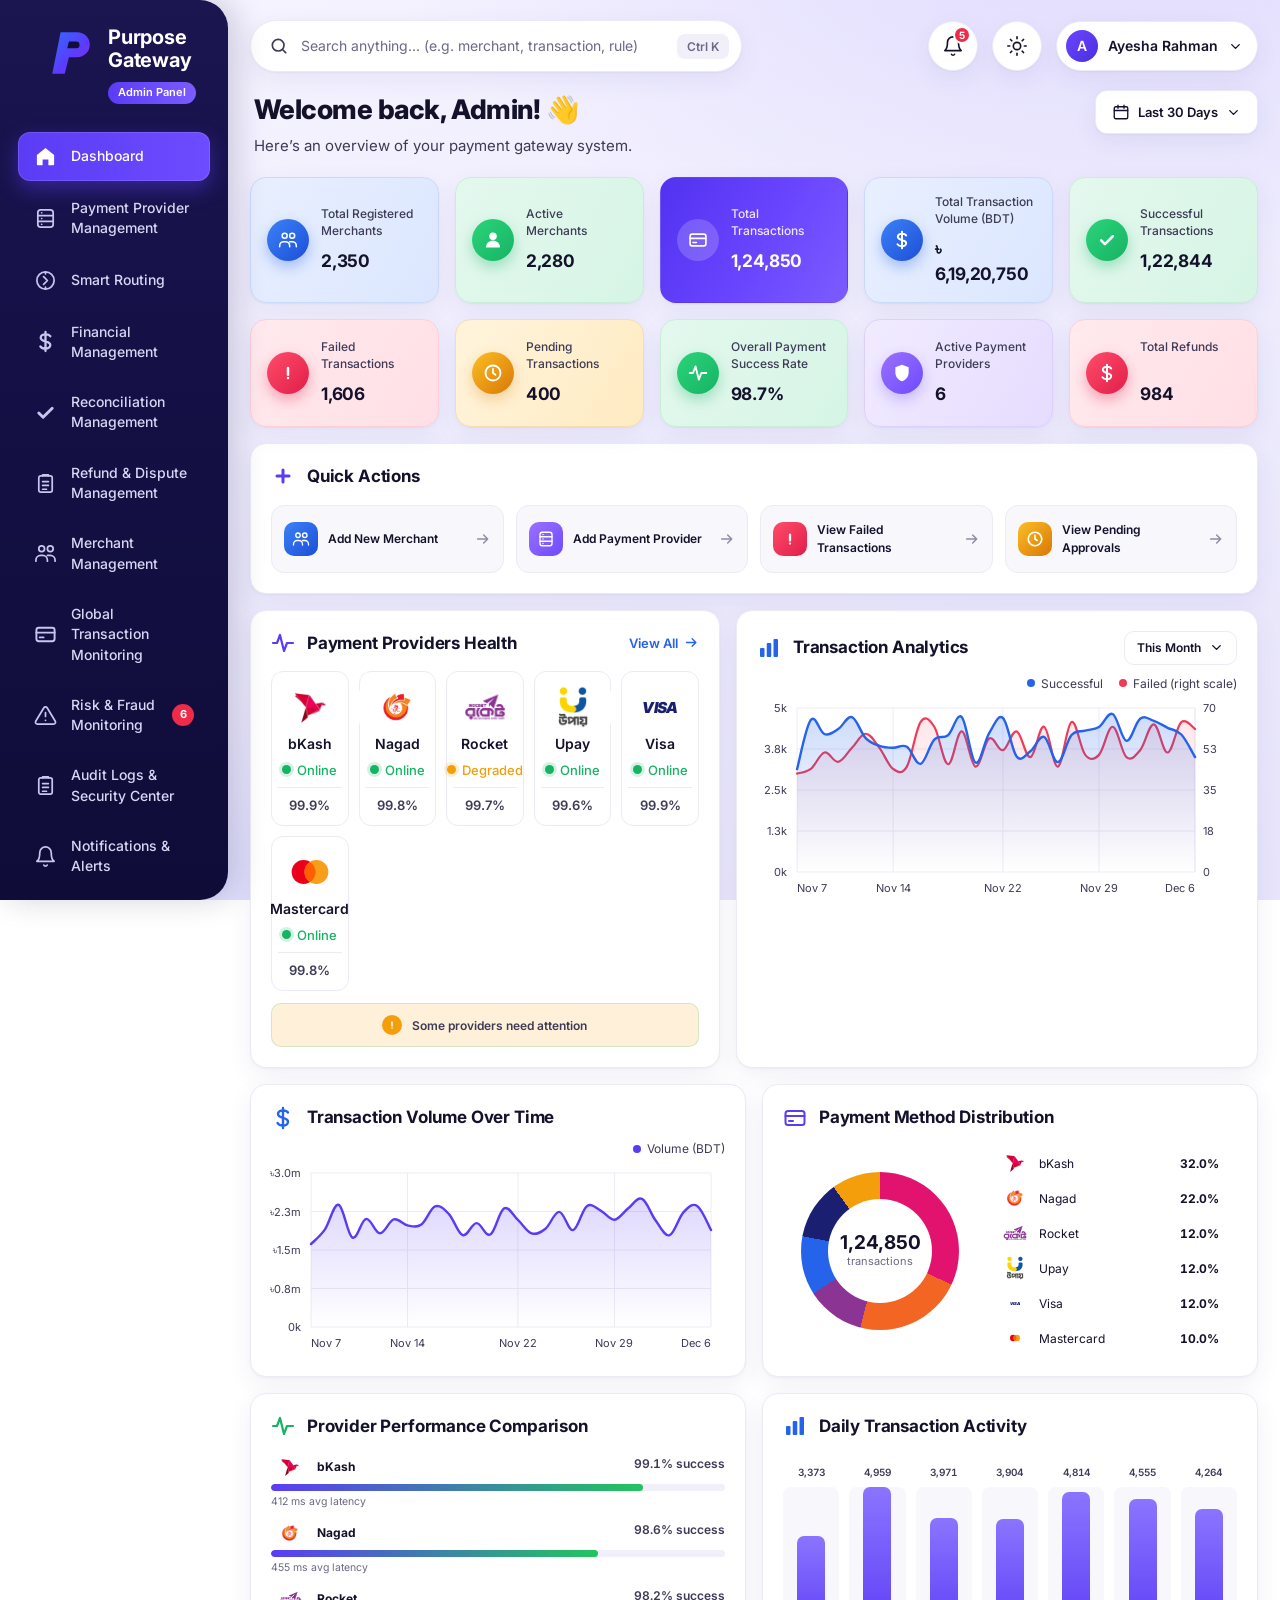
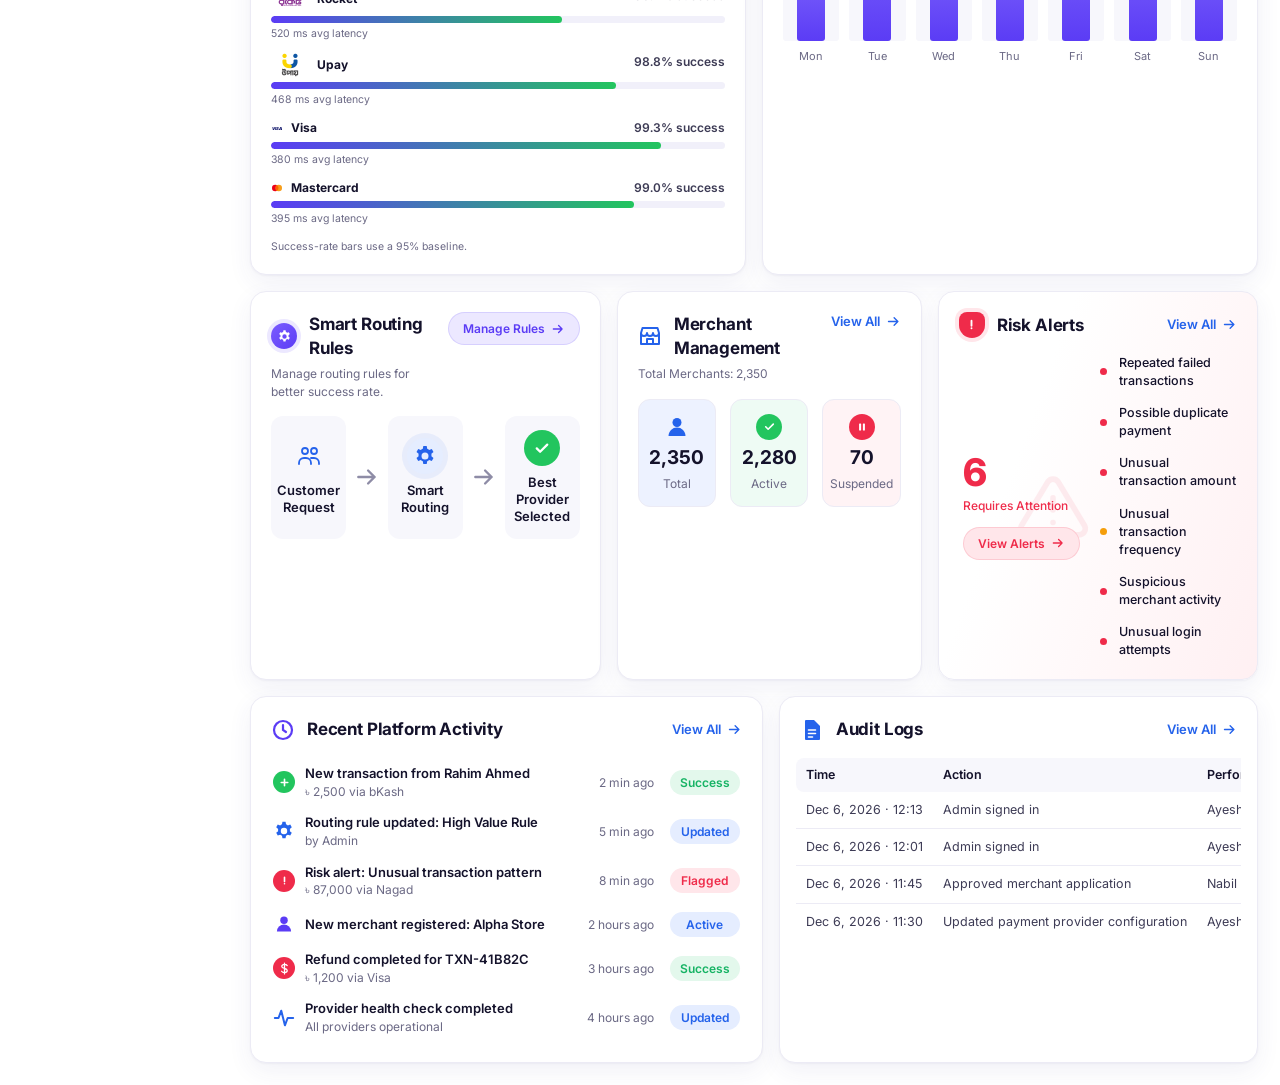
==== commit 0433cc79: "Expand admin dashboard operations Co-authored-by: Copilot <223556219+Copilot@users.noreply.github.co" ====
--- a/Admin Dashboard/index.html
+++ b/Admin Dashboard/index.html
@@ -54,6 +54,7 @@
       <symbol id="i-x" viewBox="0 0 24 24" fill="none" stroke="currentColor" stroke-width="2" stroke-linecap="round"><path d="M6 6l12 12M18 6 6 18"/></symbol>
       <symbol id="i-file" viewBox="0 0 24 24"><path d="M6 2h8l6 6v13a1 1 0 0 1-1 1H6a1 1 0 0 1-1-1V3a1 1 0 0 1 1-1z" fill="currentColor"/><path d="M8.5 12h7M8.5 15.5h7M8.5 19h4" stroke="#fff" stroke-width="1.6" stroke-linecap="round"/></symbol>
       <symbol id="i-clock" viewBox="0 0 24 24" fill="none" stroke="currentColor" stroke-width="2.2" stroke-linecap="round"><circle cx="12" cy="12" r="9"/><path d="M12 7v5l3 2"/></symbol>
+      <symbol id="i-copy" viewBox="0 0 24 24" fill="none" stroke="currentColor" stroke-width="1.8" stroke-linecap="round" stroke-linejoin="round"><rect x="8" y="8" width="13" height="13" rx="2"/><path d="M16 8V5a2 2 0 0 0-2-2H5a2 2 0 0 0-2 2v9a2 2 0 0 0 2 2h3"/></symbol>
       <symbol id="i-store" viewBox="0 0 24 24" fill="none" stroke="currentColor" stroke-width="2" stroke-linecap="round" stroke-linejoin="round"><path d="M3 9 4.5 4h15L21 9M3 9v11h18V9M3 9c0 1.7 1.3 3 3 3s3-1.3 3-3c0 1.7 1.3 3 3 3s3-1.3 3-3c0 1.7 1.3 3 3 3s3-1.3 3-3M9 20v-5h6v5"/></symbol>
       <symbol id="i-cog" viewBox="0 0 24 24" fill="currentColor"><path d="M13.7 2h-3.4l-.5 2.7a8 8 0 0 0-2 1.2L5.2 5 3.5 8l2.1 1.8a8 8 0 0 0 0 2.4L3.5 14l1.7 3 2.6-.9a8 8 0 0 0 2 1.2l.5 2.7h3.4l.5-2.7a8 8 0 0 0 2-1.2l2.6.9 1.7-3-2.1-1.8a8 8 0 0 0 0-2.4L20.5 8l-1.7-3-2.6.9a8 8 0 0 0-2-1.2zM12 8.5a3.5 3.5 0 1 1 0 7 3.5 3.5 0 0 1 0-7z"/></symbol>
       <symbol id="i-logout" viewBox="0 0 24 24" fill="none" stroke="currentColor" stroke-width="2" stroke-linecap="round" stroke-linejoin="round"><path d="M9 21H5a2 2 0 0 1-2-2V5a2 2 0 0 1 2-2h4M16 17l5-5-5-5M21 12H9"/></symbol>
@@ -82,19 +83,25 @@
 
       <nav class="nav" id="nav">
         <a href="#dashboard" class="nav__item is-active" data-page="dashboard"><svg><use href="#i-home"/></svg><span>Dashboard</span></a>
-        <a href="#providers" class="nav__item" data-page="providers"><svg><use href="#i-server"/></svg><span>Payment Providers</span></a>
+        <a href="#providers" class="nav__item" data-page="providers"><svg><use href="#i-server"/></svg><span>Payment Provider Management</span></a>
         <a href="#routing" class="nav__item" data-page="routing"><svg><use href="#i-route"/></svg><span>Smart Routing</span></a>
-        <a href="#merchants" class="nav__item" data-page="merchants"><svg><use href="#i-users"/></svg><span>Merchants</span></a>
-        <a href="#risk" class="nav__item" data-page="risk"><svg><use href="#i-alert"/></svg><span>Risk Alerts</span><b class="nav__badge" id="navRiskBadge">3</b></a>
-        <a href="#audit" class="nav__item" data-page="audit"><svg><use href="#i-clipboard"/></svg><span>Audit Logs</span></a>
+        <a href="#finance" class="nav__item" data-page="finance"><svg><use href="#i-dollar"/></svg><span>Financial Management</span></a>
+        <a href="#reconciliation" class="nav__item" data-page="reconciliation"><svg><use href="#i-check"/></svg><span>Reconciliation Management</span></a>
+        <a href="#refunds" class="nav__item" data-page="refunds"><svg><use href="#i-clipboard"/></svg><span>Refund &amp; Dispute Management</span></a>
+        <a href="#merchants" class="nav__item" data-page="merchants"><svg><use href="#i-users"/></svg><span>Merchant Management</span></a>
+        <a href="#transactions" class="nav__item" data-page="transactions"><svg><use href="#i-card"/></svg><span>Global Transaction Monitoring</span></a>
+        <a href="#risk" class="nav__item" data-page="risk"><svg><use href="#i-alert"/></svg><span>Risk &amp; Fraud Monitoring</span><b class="nav__badge" id="navRiskBadge">3</b></a>
+        <a href="#audit" class="nav__item" data-page="audit"><svg><use href="#i-clipboard"/></svg><span>Audit Logs &amp; Security Center</span></a>
+        <a href="#alerts" class="nav__item" data-page="alerts"><svg><use href="#i-bell"/></svg><span>Notifications &amp; Alerts</span></a>
+        <a href="#admin-users" class="nav__item" data-page="admin-users"><svg><use href="#i-users"/></svg><span>Admin Users &amp; Roles</span></a>
         <a href="#settings" class="nav__item" data-page="settings"><svg><use href="#i-gear"/></svg><span>Settings</span></a>
         <a href="#monitor" class="nav__item" data-page="monitor"><svg><use href="#i-gear"/></svg><span>System Monitor</span></a>
       </nav>
 
       <div class="health-card" id="systemHealth">
         <svg class="health-card__icon"><use href="#i-shield"/></svg>
-        <strong>System Healthy</strong>
-        <p>All systems are running smoothly</p>
+        <strong data-health-title>System status</strong>
+        <p data-health-description>Operational status is available in System Monitor</p>
         <svg class="health-card__wave" viewBox="0 0 180 40" preserveAspectRatio="none" aria-hidden="true">
           <path d="M0 26 C12 26 16 22 24 24 S36 30 44 26 S54 10 60 8 S68 34 74 32 S84 18 92 20 S104 30 112 26 S124 18 132 22 S146 28 156 24 S172 20 180 22" fill="none" stroke="#22e39a" stroke-width="2.2" stroke-linecap="round"/>
         </svg>
@@ -128,7 +135,7 @@
               <svg><use href="#i-bell"/></svg><span class="dot-badge" id="notifCount">3</span>
             </button>
             <div class="menu menu--wide" id="notifMenu" hidden>
-              <div class="menu__head">Notifications <button class="link-btn" id="markRead">Mark all read</button></div>
+              <div class="menu__head">Notifications <span><a class="link-btn" href="#alerts" data-page="alerts">Manage</a> <button class="link-btn" id="markRead">Mark all read</button></span></div>
               <ul class="notif-list" id="notifList"></ul>
             </div>
           </div>
@@ -138,7 +145,7 @@
               <span class="avatar">A</span><span class="profile-btn__name">Admin</span><svg class="chev"><use href="#i-chevron"/></svg>
             </button>
             <div class="menu" id="profileMenu" hidden>
-              <a href="#settings" data-page="settings"><svg><use href="#i-user"/></svg>My Profile</a>
+              <a href="#profile" data-page="profile"><svg><use href="#i-user"/></svg>My Profile</a>
               <a href="#settings" data-page="settings"><svg><use href="#i-gear"/></svg>Settings</a>
               <hr/>
               <a href="#logout" class="danger"><svg><use href="#i-logout"/></svg>Log out</a>
@@ -167,7 +174,19 @@
         </div>
 
         <!-- KPI cards -->
-        <div class="kpis" id="kpis" aria-live="polite"></div>
+        <div class="kpis kpis--stats" id="kpis" aria-live="polite"></div>
+
+        <article class="card quick-actions-card" aria-labelledby="quickActionsTitle">
+          <header class="card__head">
+            <h2 id="quickActionsTitle"><svg class="h-ico h-ico--violet"><use href="#i-plus"/></svg>Quick Actions</h2>
+          </header>
+          <div class="quick-actions">
+            <a class="quick-action" href="#merchants" data-page="merchants"><span class="quick-action__icon quick-action__icon--blue"><svg><use href="#i-users"/></svg></span><span>Add New Merchant</span><svg class="quick-action__arrow"><use href="#i-arrow"/></svg></a>
+            <a class="quick-action" href="#providers" data-page="providers"><span class="quick-action__icon quick-action__icon--violet"><svg><use href="#i-server"/></svg></span><span>Add Payment Provider</span><svg class="quick-action__arrow"><use href="#i-arrow"/></svg></a>
+            <a class="quick-action" href="#transactions" data-page="transactions"><span class="quick-action__icon quick-action__icon--red"><svg><use href="#i-excl"/></svg></span><span>View Failed Transactions</span><svg class="quick-action__arrow"><use href="#i-arrow"/></svg></a>
+            <a class="quick-action" href="#approvals" data-page="approvals"><span class="quick-action__icon quick-action__icon--amber"><svg><use href="#i-clock"/></svg></span><span>View Pending Approvals</span><svg class="quick-action__arrow"><use href="#i-arrow"/></svg></a>
+          </div>
+        </article>
 
         <!-- Row 2 -->
         <div class="row row--2">
@@ -194,10 +213,30 @@
             </header>
             <div class="legend">
               <span><i style="--c:var(--series-success)"></i>Successful</span>
-              <span><i style="--c:var(--series-failed)"></i>Failed</span>
-              <span><i style="--c:var(--series-pending)"></i>Pending</span>
-            </div>
-            <div class="chart" id="txChart" role="img" aria-label="Line chart of successful, failed and pending transactions"></div>
+              <span><i style="--c:var(--series-failed)"></i>Failed (right scale)</span>
+            </div>
+            <div class="chart" id="txChart" role="img" aria-label="Line chart comparing successful and failed transactions"></div>
+          </article>
+        </div>
+
+        <!-- Platform visualizations -->
+        <div class="row row--visuals">
+          <article class="card">
+            <header class="card__head"><h2><svg class="h-ico h-ico--blue"><use href="#i-dollar"/></svg>Transaction Volume Over Time</h2></header>
+            <div class="legend"><span><i style="--c:var(--primary)"></i>Volume (BDT)</span></div>
+            <div class="chart chart--compact" id="volumeChart" role="img" aria-label="Transaction volume in BDT over the selected period"></div>
+          </article>
+          <article class="card">
+            <header class="card__head"><h2><svg class="h-ico h-ico--violet"><use href="#i-card"/></svg>Payment Method Distribution</h2></header>
+            <div class="distribution" id="paymentDistribution" role="img" aria-label="Transaction share by payment method"></div>
+          </article>
+          <article class="card">
+            <header class="card__head"><h2><svg class="h-ico h-ico--green"><use href="#i-pulse"/></svg>Provider Performance Comparison</h2></header>
+            <div class="provider-comparison" id="providerComparison"></div>
+          </article>
+          <article class="card">
+            <header class="card__head"><h2><svg class="h-ico h-ico--blue"><use href="#i-bars"/></svg>Daily Transaction Activity</h2></header>
+            <div class="daily-activity" id="dailyActivity" role="img" aria-label="Daily transaction counts for the last seven days"></div>
           </article>
         </div>
 
@@ -252,7 +291,7 @@
         <div class="row row--4">
           <article class="card" id="activityCard">
             <header class="card__head">
-              <h2><svg class="h-ico h-ico--violet"><use href="#i-clock"/></svg>Recent Activity</h2>
+              <h2><svg class="h-ico h-ico--violet"><use href="#i-clock"/></svg>Recent Platform Activity</h2>
               <a href="#activity" class="view-all">View All <svg><use href="#i-arrow"/></svg></a>
             </header>
             <ul class="activity" id="activity"></ul>
@@ -275,10 +314,24 @@
 
       <!-- ===== Placeholder for other modules ===== -->
       <section class="view" id="view-module" data-view="module" hidden>
+        <div id="merchantManagement" hidden></div>
+        <div id="providerManagement" hidden></div>
+        <div id="smartRoutingManagement" hidden></div>
+        <div id="financialManagement" hidden></div>
+        <div id="reconciliationManagement" hidden></div>
+        <div id="refundManagement" hidden></div>
+        <div id="transactionMonitoring" hidden></div>
+        <div id="riskManagement" hidden></div>
+        <div id="systemMonitor" hidden></div>
+        <div id="adminUserManagement" hidden></div>
+        <div id="auditManagement" hidden></div>
+        <div id="alertManagement" hidden></div>
+        <div id="adminProfileManagement" hidden></div>
+        <div id="adminSettingsManagement" hidden></div>
         <div class="card empty">
           <span class="empty__ico"><svg><use href="#i-gear"/></svg></span>
           <h1 id="moduleTitle">Module</h1>
-          <p>This module is part of the next build phase. Its data model is already defined in <code>database/</code>.</p>
+          <p id="moduleDescription">This module is part of the next build phase. Its data model is already defined in <code>database/</code>.</p>
           <a href="#dashboard" class="pill-btn" data-page="dashboard">Back to Dashboard <svg><use href="#i-arrow"/></svg></a>
         </div>
       </section>
--- a/Admin Dashboard/assets/css/styles.css
+++ b/Admin Dashboard/assets/css/styles.css
@@ -109,7 +109,9 @@
 button { font: inherit; color: inherit; background: none; border: 0; cursor: pointer; padding: 0; }
 svg { width: 1em; height: 1em; flex-shrink: 0; }
 code { font-size: .92em; background: var(--surface-3); padding: 2px 6px; border-radius: 6px; }
-:focus-visible { outline: 2px solid var(--primary); outline-offset: 2px; border-radius: 8px; }
+:focus-visible { outline: 3px solid var(--primary-2); outline-offset: 3px; border-radius: 8px; }
+button, a[href], [role="button"] { -webkit-tap-highlight-color: transparent; }
+button:disabled, button[aria-disabled="true"] { cursor: not-allowed; }
 [hidden] { display: none !important; }
 
 /* ---------- layout ---------- */
@@ -157,6 +159,7 @@
 }
 .nav__item svg { font-size: 23px; color: #c9c5ee; }
 .nav__item:hover { background: rgba(255, 255, 255, .06); color: #fff; }
+.nav__item:not(.is-active):hover { transform: translateX(2px); }
 .nav__item.is-active {
   background: var(--side-active); color: #fff;
   box-shadow: 0 8px 20px rgba(91, 60, 245, .45), inset 0 0 0 1px rgba(255, 255, 255, .12);
@@ -194,6 +197,7 @@
   background: linear-gradient(135deg, #6b46ff, #4a2ee0); color: #fff; font-weight: 600;
 }
 .avatar--lg { width: 48px; height: 48px; font-size: 20px; }
+.avatar img, .admin-profile-photo img { width: 100%; height: 100%; border-radius: inherit; object-fit: cover; }
 
 .scrim { position: fixed; inset: 0; background: rgba(10, 8, 30, .5); backdrop-filter: blur(2px); z-index: 35; }
 
@@ -227,14 +231,16 @@
 .search__results .empty-row { padding: 14px; color: var(--muted); text-align: center; }
 
 .topbar__actions { margin-left: auto; display: flex; align-items: center; gap: 14px; }
-.icon-btn { display: inline-grid; place-items: center; width: 40px; height: 40px; border-radius: 12px; color: var(--text); }
+.icon-btn { display: inline-grid; place-items: center; width: 40px; height: 40px; border-radius: 12px; color: var(--text); transition: color .16s ease, background .16s ease, transform .16s ease, box-shadow .16s ease; }
 .icon-btn svg { font-size: 22px; }
 .icon-btn--round {
   width: 50px; height: 50px; border-radius: 50%; position: relative;
   background: var(--surface); border: 1px solid var(--border); box-shadow: var(--shadow);
-  transition: transform .15s;
-}
-.icon-btn--round:hover { transform: translateY(-1px); }
+  transition: transform .16s ease, border-color .16s ease, color .16s ease, box-shadow .16s ease, background .16s ease;
+}
+.icon-btn--round:hover { transform: translateY(-2px); border-color: var(--primary-2); color: var(--primary); box-shadow: 0 7px 18px rgba(60, 50, 140, .14); }
+.icon-btn:active { transform: scale(.96); }
+.icon-btn:disabled:hover { transform: none; box-shadow: none; }
 .dot-badge {
   position: absolute; top: 4px; right: 6px; min-width: 18px; height: 18px; padding: 0 4px;
   border-radius: 999px; border: 2px solid var(--surface);
@@ -243,8 +249,9 @@
 .profile-btn {
   display: flex; align-items: center; gap: 10px; height: 50px; padding: 0 14px 0 9px;
   background: var(--surface); border: 1px solid var(--border); border-radius: 999px; box-shadow: var(--shadow);
-  font-weight: 600;
-}
+  font-weight: 600; transition: transform .16s ease, border-color .16s ease, box-shadow .16s ease;
+}
+.profile-btn:hover { transform: translateY(-1px); border-color: var(--border-strong); box-shadow: var(--shadow-lg); }
 
 /* dropdown menus */
 .dropdown { position: relative; }
@@ -256,14 +263,16 @@
 .menu--right { right: 0; }
 .menu--wide { width: min(340px, calc(100vw - 32px)); }
 .menu a, .menu > button { display: flex; align-items: center; gap: 10px; width: 100%; padding: 10px 12px; border-radius: 10px; font-size: 14px; text-align: left; }
-.menu a:hover, .menu > button:hover { background: var(--surface-3); }
+.menu a, .menu > button { transition: background .14s ease, color .14s ease, padding-left .14s ease; }
+.menu a:hover, .menu > button:hover { background: var(--surface-3); padding-left: 15px; }
 .menu > button.is-selected { color: var(--primary); font-weight: 600; background: var(--primary-soft); }
 .menu a svg { font-size: 17px; color: var(--muted); }
 .menu .danger { color: var(--red); }
 .menu .danger svg { color: var(--red); }
 .menu hr { border: 0; border-top: 1px solid var(--border); margin: 6px 0; }
 .menu__head { display: flex; justify-content: space-between; align-items: center; padding: 8px 10px 10px; font-weight: 700; }
-.link-btn { color: var(--primary); font-size: 12px; font-weight: 600; }
+.link-btn { color: var(--primary); font-size: 12px; font-weight: 600; transition: color .14s ease, text-decoration-color .14s ease; text-decoration: underline; text-decoration-color: transparent; text-underline-offset: 3px; }
+.link-btn:hover { color: var(--primary-2); text-decoration-color: currentColor; }
 .notif-list { list-style: none; margin: 0; padding: 0; }
 .notif-list li { display: flex; gap: 10px; padding: 10px; border-radius: 10px; }
 .notif-list li:hover { background: var(--surface-3); }
@@ -284,10 +293,12 @@
   display: inline-flex; align-items: center; gap: 8px; height: 34px; padding: 0 12px;
   background: var(--surface); border: 1px solid var(--border); border-radius: 10px;
   font-size: 12px; font-weight: 600; white-space: nowrap;
+  transition: transform .16s ease, border-color .16s ease, box-shadow .16s ease, background .16s ease;
 }
 .select-btn--lg { height: 44px; padding: 0 16px; font-size: 13px; border-radius: 12px; box-shadow: var(--shadow); }
 .select-btn--lg svg:first-child { font-size: 18px; }
-.select-btn:hover { border-color: var(--border-strong); }
+.select-btn:hover { border-color: var(--primary-2); box-shadow: 0 4px 12px rgba(60, 50, 140, .09); }
+.select-btn:active { transform: translateY(1px); }
 
 /* ---------- cards ---------- */
 .card {
@@ -306,6 +317,7 @@
 .h-ico { font-size: 24px; }
 .h-ico--violet { color: var(--primary); }
 .h-ico--blue { color: var(--blue); }
+.h-ico--green { color: var(--green); }
 .h-badge { width: 26px; height: 26px; border-radius: 50%; display: grid; place-items: center; color: #fff; font-size: 15px; flex-shrink: 0; }
 .h-badge--violet { background: linear-gradient(135deg, #7b5cff, #5b3cf5); box-shadow: 0 0 0 4px var(--primary-soft); }
 .h-badge--red { background: var(--red); border-radius: 8px 8px 50% 50%; box-shadow: 0 0 0 4px var(--red-soft); }
@@ -317,14 +329,40 @@
 .pill-btn {
   display: inline-flex; align-items: center; gap: 6px; padding: 7px 14px; border-radius: 999px;
   background: var(--primary-soft); color: var(--primary); font-size: 12px; font-weight: 600; white-space: nowrap;
-  border: 1px solid rgba(91, 60, 245, .15); transition: background .2s, transform .2s;
+  border: 1px solid rgba(91, 60, 245, .15); transition: background .18s ease, border-color .18s ease, color .18s ease, transform .18s ease, box-shadow .18s ease;
 }
 .pill-btn svg { font-size: 14px; }
-.pill-btn:hover { transform: translateY(-1px); }
+.pill-btn:hover { transform: translateY(-2px); box-shadow: 0 5px 12px rgba(60, 50, 140, .12); }
+.pill-btn:active { transform: translateY(0) scale(.98); }
 .pill-btn--red { background: var(--red-soft); color: var(--red); border-color: rgba(239, 43, 74, .15); }
 
 /* ---------- KPI cards ---------- */
-.kpis { display: grid; grid-template-columns: 1.05fr 1fr 1.1fr 1.2fr; gap: var(--gap); margin-bottom: var(--gap); }
+.kpis { display: grid; grid-template-columns: repeat(5, minmax(0, 1fr)); gap: var(--gap); margin-bottom: var(--gap); }
+.kpis--stats .kpi { min-width: 0; min-height: 108px; align-items: center; gap: 12px; padding: 16px; }
+.kpis--stats .kpi__ico { width: 42px; height: 42px; font-size: 20px; }
+.kpis--stats .kpi__body { min-width: 0; }
+.kpis--stats .kpi__label { min-height: 38px; font-size: 12px; line-height: 1.4; }
+.kpis--stats .kpi__value { font-size: clamp(17px, 1.35vw, 22px); white-space: normal; overflow-wrap: anywhere; }
+.quick-actions-card { margin-bottom: var(--gap); }
+.quick-actions { display: grid; grid-template-columns: repeat(4, minmax(0, 1fr)); gap: 12px; }
+.quick-action {
+  display: flex; align-items: center; gap: 10px; min-width: 0; min-height: 68px; padding: 12px;
+  border: 1px solid var(--border); border-radius: 13px; background: var(--surface-2);
+  color: var(--text); font-size: 12px; font-weight: 600;
+  transition: background .16s ease, border-color .16s ease, box-shadow .16s ease, transform .16s ease;
+}
+.quick-action > span:nth-child(2) { flex: 1; }
+.quick-action__icon { width: 34px; height: 34px; flex: 0 0 34px; display: grid; place-items: center; border-radius: 10px; color: #fff; }
+.quick-action__icon svg { width: 18px; height: 18px; }
+.quick-action__icon--blue { background: linear-gradient(135deg, #3b82f6, #1d4ed8); }
+.quick-action__icon--violet { background: linear-gradient(135deg, #9b71ff, #6d4bff); }
+.quick-action__icon--red { background: linear-gradient(135deg, #ff4d6a, #e11d48); }
+.quick-action__icon--amber { background: linear-gradient(135deg, #fbbf24, #d97706); }
+.quick-action__arrow { width: 16px; height: 16px; flex: 0 0 16px; color: var(--muted-2); transition: color .16s ease, transform .16s ease; }
+.quick-action:hover { background: var(--surface); border-color: var(--primary); box-shadow: var(--shadow); transform: translateY(-2px); }
+.quick-action:active { transform: translateY(0) scale(.99); }
+.quick-action:hover .quick-action__arrow { color: var(--primary); transform: translateX(2px); }
+.quick-action:focus-visible { outline: 2px solid var(--primary); outline-offset: 3px; }
 .kpi {
   position: relative; overflow: hidden;
   display: flex; gap: 18px; align-items: flex-start;
@@ -355,9 +393,15 @@
 .kpi--red { background: linear-gradient(120deg, #ffeaee, #ffdfe5); border-color: #fbd0d8; }
 .kpi--red .kpi__ico { background: linear-gradient(135deg, #ff4d6a, #e11d48); box-shadow: 0 6px 14px rgba(225, 29, 72, .35); }
 .kpi--red .kpi__delta { color: var(--red); }
+.kpi--amber { background: linear-gradient(120deg, #fff4dc, #ffebc2); border-color: #f5ddb1; }
+.kpi--amber .kpi__ico { background: linear-gradient(135deg, #fbbf24, #d97706); box-shadow: 0 6px 14px rgba(217, 119, 6, .28); }
+.kpi--violet { background: linear-gradient(120deg, #f1ebff, #e6dcff); border-color: #ddd0ff; }
+.kpi--violet .kpi__ico { background: linear-gradient(135deg, #9b71ff, #6d4bff); box-shadow: 0 6px 14px rgba(109, 75, 255, .3); }
 :root[data-theme="dark"] .kpi--green { background: linear-gradient(120deg, #11302a, #0f2a24); border-color: #1d4a3b; }
 :root[data-theme="dark"] .kpi--blue { background: linear-gradient(120deg, #142350, #111d44); border-color: #22356f; }
 :root[data-theme="dark"] .kpi--red { background: linear-gradient(120deg, #3a1525, #301220); border-color: #57203a; }
+:root[data-theme="dark"] .kpi--amber { background: linear-gradient(120deg, #352a14, #2d2412); border-color: #51401c; }
+:root[data-theme="dark"] .kpi--violet { background: linear-gradient(120deg, #251c47, #20183d); border-color: #3a2b69; }
 :root[data-theme="dark"] .kpi--green .kpi__delta, :root[data-theme="dark"] .kpi--blue .kpi__delta { color: #4ade80; }
 :root[data-theme="dark"] .kpi--red .kpi__delta { color: #ff6b81; }
 
@@ -366,6 +410,7 @@
 .row--2 { grid-template-columns: minmax(0, .9fr) minmax(0, 1fr); }
 .row--3 { grid-template-columns: minmax(0, 1.15fr) minmax(0, 1fr) minmax(0, 1.05fr); }
 .row--4 { grid-template-columns: minmax(0, 1.07fr) minmax(0, 1fr); margin-bottom: 0; }
+.row--visuals { grid-template-columns: repeat(2, minmax(0, 1fr)); }
 
 /* ---------- providers ---------- */
 .providers { display: grid; grid-template-columns: repeat(5, minmax(0, 1fr)); gap: 10px; }
@@ -375,8 +420,9 @@
   transition: border-color .2s, transform .2s, box-shadow .2s; text-align: center;
 }
 .provider:hover { border-color: var(--border-strong); transform: translateY(-2px); box-shadow: var(--shadow); }
-.provider__logo { height: 42px; display: grid; place-items: center; }
+.provider__logo { width: 76px; height: 42px; display: grid; place-items: center; overflow: hidden; border-radius: 7px; background: #fff; }
 .provider__logo svg { width: 44px; height: 42px; }
+.provider__logo .provider-logo { max-width: 100%; max-height: 100%; width: 76px; height: 42px; object-fit: contain; }
 .provider__name { font-size: 15px; font-weight: 600; }
 .provider__status { display: flex; align-items: center; gap: 6px; font-size: 13px; font-weight: 500; color: var(--green); }
 .provider__status::before { content: ""; width: 9px; height: 9px; border-radius: 50%; background: currentColor; box-shadow: 0 0 0 3px color-mix(in srgb, currentColor 18%, transparent); }
@@ -398,6 +444,7 @@
 .legend span { display: inline-flex; align-items: center; gap: 6px; }
 .legend i { width: 8px; height: 8px; border-radius: 50%; background: var(--c); }
 .chart { position: relative; height: 200px; }
+.chart--compact { height: 190px; }
 .chart svg { width: 100%; height: 100%; display: block; overflow: visible; }
 .chart .grid line { stroke: var(--border); }
 .chart .axis text { fill: var(--text-2); font-size: 11px; font-family: var(--font); }
@@ -412,6 +459,37 @@
 .chart-tip .tip-detail { display: none; font-weight: 500; font-size: 11px; margin-top: 2px; opacity: .85; }
 .chart-tip.is-detail .tip-detail { display: block; }
 .chart-tip .tip-detail b { display: inline-block; width: 7px; height: 7px; border-radius: 50%; margin-right: 4px; }
+
+/* ---------- dashboard visualizations ---------- */
+.distribution { display: flex; align-items: center; justify-content: center; gap: clamp(18px, 4vw, 42px); min-height: 210px; }
+.distribution__donut {
+  width: 158px; height: 158px; flex: 0 0 158px; display: grid; place-items: center;
+  border-radius: 50%; background: var(--distribution-gradient);
+}
+.distribution__donut > div { width: 104px; height: 104px; display: flex; flex-direction: column; align-items: center; justify-content: center; border-radius: 50%; background: var(--surface); }
+.distribution__donut strong { font-size: 19px; line-height: 1.2; }
+.distribution__donut span { color: var(--muted); font-size: 11px; }
+.distribution__legend { display: flex; flex-direction: column; gap: 11px; width: min(220px, 48%); margin: 0; padding: 0; list-style: none; }
+.distribution__legend li { display: grid; grid-template-columns: 30px minmax(0, 1fr) auto; align-items: center; gap: 8px; font-size: 12px; }
+.distribution__logo { width: 28px; height: 24px; display: grid; place-items: center; overflow: hidden; border-radius: 5px; background: #fff; }
+.distribution__logo .provider-logo { width: 28px; height: 24px; object-fit: contain; }
+.distribution__logo svg { max-width: 26px; max-height: 24px; }
+.distribution__legend strong { font-size: 12px; font-variant-numeric: tabular-nums; }
+.provider-comparison { display: flex; flex-direction: column; gap: 12px; }
+.provider-compare__head { display: flex; justify-content: space-between; gap: 12px; margin-bottom: 5px; font-size: 12px; }
+.provider-compare__head span { color: var(--text-2); font-weight: 600; font-variant-numeric: tabular-nums; }
+.provider-compare__head .provider-compare__identity { display: inline-flex; align-items: center; gap: 8px; color: var(--text); }
+.provider-compare__identity .provider-logo { width: 38px; height: 24px; object-fit: contain; border-radius: 4px; background: #fff; }
+.provider-compare__track { height: 7px; overflow: hidden; border-radius: 999px; background: var(--surface-3); }
+.provider-compare__track span { display: block; height: 100%; border-radius: inherit; background: linear-gradient(90deg, #5b3cf5, #22c55e); }
+.provider-compare small { display: block; margin-top: 3px; color: var(--muted); font-size: 10.5px; }
+.comparison-note { margin: 0; color: var(--muted); font-size: 10.5px; }
+.daily-activity { display: grid; grid-template-columns: repeat(7, minmax(0, 1fr)); align-items: end; gap: 10px; height: 210px; padding: 10px 0 0; }
+.daily-activity__item { display: grid; grid-template-rows: auto 1fr auto; justify-items: center; align-items: end; gap: 8px; height: 100%; min-width: 0; }
+.daily-activity__value { color: var(--text-2); font-size: 10px; font-weight: 600; font-variant-numeric: tabular-nums; }
+.daily-activity__bar { display: flex; align-items: end; justify-content: center; width: 100%; height: 100%; min-height: 70px; border-radius: 8px 8px 3px 3px; background: var(--surface-2); }
+.daily-activity__bar i { display: block; width: min(28px, 65%); min-height: 6px; border-radius: 7px 7px 3px 3px; background: linear-gradient(180deg, #8b74ff, #5b3cf5); }
+.daily-activity__label { color: var(--muted); font-size: 11px; }
 
 /* ---------- smart routing flow ---------- */
 .flow { display: flex; align-items: stretch; justify-content: space-between; gap: 8px; margin-top: 6px; }
@@ -491,6 +569,477 @@
 .table tbody tr:hover td { background: var(--surface-2); }
 
 /* ---------- empty / module ---------- */
+.merchant-page-head { display: flex; align-items: flex-end; justify-content: space-between; gap: 18px; margin: 4px 0 18px; }
+.merchant-page-head h1 { margin-top: 3px; font-size: 26px; letter-spacing: -.03em; }
+.merchant-page-head > div > p:last-child { margin-top: 5px; color: var(--muted); font-size: 13px; }
+.merchant-eyebrow { color: var(--primary); font-size: 10px; font-weight: 800; letter-spacing: .12em; }
+.merchant-demo-note { display: inline-flex; align-items: center; gap: 7px; padding: 8px 11px; border: 1px solid var(--border); border-radius: 999px; background: var(--surface); color: var(--muted); font-size: 11px; white-space: nowrap; }
+.merchant-demo-note svg { color: var(--primary); }
+.merchant-summary { display: grid; grid-template-columns: repeat(4, minmax(0, 1fr)); gap: 14px; margin-bottom: var(--gap); }
+.merchant-summary-card { display: flex; align-items: center; gap: 12px; min-width: 0; padding: 16px; border: 1px solid var(--border); border-radius: 14px; background: var(--surface); box-shadow: var(--shadow); transition: transform .18s ease, box-shadow .18s ease, border-color .18s ease; }
+.merchant-summary-card:hover { transform: translateY(-2px); border-color: var(--border-strong); box-shadow: var(--shadow-lg); }
+.merchant-summary-icon { display: grid; place-items: center; width: 40px; height: 40px; flex: 0 0 40px; border-radius: 12px; }
+.merchant-summary-icon svg { width: 19px; height: 19px; }
+.merchant-summary-icon--blue { background: var(--blue-soft); color: var(--blue); }
+.merchant-summary-icon--green { background: var(--green-soft); color: var(--green); }
+.merchant-summary-icon--amber { background: var(--orange-soft); color: var(--orange); }
+.merchant-summary-icon--red { background: var(--red-soft); color: var(--red); }
+.merchant-summary-icon--violet { background: var(--primary-soft); color: var(--primary); }
+.merchant-summary-card small, .merchant-performance small { display: block; color: var(--muted); font-size: 11px; }
+.merchant-summary-card strong { display: block; margin-top: 2px; font-size: 20px; font-variant-numeric: tabular-nums; }
+.merchant-panel { margin-bottom: var(--gap); padding: 20px; }
+.merchant-panel .card__head { margin-bottom: 14px; }
+.merchant-panel .card__head h2 { font-size: 16px; }
+.merchant-count { padding: 6px 10px; border-radius: 999px; background: var(--orange-soft); color: #b66b00; font-size: 11px; font-weight: 700; white-space: nowrap; }
+.merchant-table-wrap { width: 100%; overflow-x: auto; }
+.merchant-table { width: 100%; border-collapse: collapse; font-size: 12px; }
+.merchant-table th { padding: 10px 11px; background: var(--surface-2); color: var(--muted); font-size: 10px; font-weight: 700; letter-spacing: .04em; text-align: left; text-transform: uppercase; white-space: nowrap; }
+.merchant-table th:first-child { border-radius: 8px 0 0 8px; }
+.merchant-table th:last-child { border-radius: 0 8px 8px 0; }
+.merchant-table td { padding: 11px; border-bottom: 1px solid var(--border); color: var(--text-2); vertical-align: middle; white-space: nowrap; transition: background .14s ease; }
+.merchant-table tbody tr:last-child td { border-bottom: 0; }
+.merchant-table tbody tr:hover td { background: var(--surface-2); }
+.merchant-identity { display: flex; align-items: center; gap: 9px; min-width: 150px; }
+.merchant-identity > span:last-child { min-width: 0; }
+.merchant-identity strong, .merchant-identity small, .merchant-secondary { display: block; }
+.merchant-identity strong { color: var(--text); font-size: 12px; }
+.merchant-identity small, .merchant-secondary { margin-top: 2px; color: var(--muted); font-size: 10px; }
+.merchant-avatar { display: grid; place-items: center; width: 32px; height: 32px; flex: 0 0 32px; border-radius: 10px; background: var(--primary-soft); color: var(--primary); font-size: 13px; font-weight: 700; }
+.merchant-avatar--pending { background: var(--orange-soft); color: #b66b00; }
+.merchant-avatar--large { width: 48px; height: 48px; flex-basis: 48px; border-radius: 14px; font-size: 18px; }
+.merchant-status { display: inline-flex; align-items: center; padding: 4px 8px; border-radius: 999px; background: var(--surface-3); color: var(--muted); font-size: 10px; font-weight: 700; }
+.merchant-status--active { background: var(--green-soft); color: var(--green); }
+.merchant-status--suspended, .merchant-status--rejected { background: var(--red-soft); color: var(--red); }
+.merchant-status--pending { background: var(--orange-soft); color: #b66b00; }
+.merchant-row-actions { display: flex; align-items: center; gap: 6px; }
+.merchant-btn { display: inline-flex; align-items: center; justify-content: center; min-height: 31px; padding: 6px 9px; border: 1px solid var(--border); border-radius: 8px; background: var(--surface); color: var(--text-2); font-size: 10px; font-weight: 700; white-space: nowrap; transition: background .16s ease, border-color .16s ease, color .16s ease, transform .16s ease, box-shadow .16s ease; }
+.merchant-btn:hover:not(:disabled):not([aria-disabled="true"]) { border-color: var(--primary); color: var(--primary); background: var(--primary-soft); transform: translateY(-1px); box-shadow: 0 4px 10px rgba(60, 50, 140, .10); }
+.merchant-btn:active:not(:disabled):not([aria-disabled="true"]) { transform: translateY(0) scale(.98); box-shadow: none; }
+.merchant-btn:disabled, .merchant-btn[aria-disabled="true"] { cursor: not-allowed; opacity: .48; }
+.merchant-btn:disabled:hover, .merchant-btn[aria-disabled="true"]:hover { border-color: var(--border); background: var(--surface); color: var(--muted); transform: none; box-shadow: none; }
+.merchant-btn--subtle { color: var(--primary); }
+.merchant-btn--approve { border-color: transparent; background: var(--green-soft); color: var(--green); }
+.merchant-btn--approve:hover:not(:disabled):not([aria-disabled="true"]) { border-color: var(--green); background: var(--green); color: #fff; }
+.merchant-btn--reject { border-color: transparent; background: var(--red-soft); color: var(--red); }
+.merchant-btn--reject:hover:not(:disabled):not([aria-disabled="true"]) { border-color: var(--red); background: var(--red); color: #fff; }
+.merchant-btn--primary { padding: 8px 13px; border-color: var(--primary); background: var(--primary); color: #fff; }
+.merchant-btn--primary:hover:not(:disabled):not([aria-disabled="true"]) { border-color: var(--primary-2); background: var(--primary-2); color: #fff; box-shadow: 0 5px 13px rgba(91, 60, 245, .24); }
+.merchant-icon-action { display: inline-grid; place-items: center; width: 31px; height: 31px; border: 1px solid var(--border); border-radius: 8px; color: var(--red); transition: background .16s ease, border-color .16s ease, transform .16s ease, box-shadow .16s ease; }
+.merchant-icon-action svg { width: 15px; height: 15px; }
+.merchant-icon-action:hover { border-color: var(--red); background: var(--red-soft); transform: translateY(-1px); box-shadow: 0 3px 8px rgba(239, 43, 74, .12); }
+.merchant-icon-action:active { transform: scale(.96); }
+.merchant-icon-action--activate { color: var(--green); }
+.merchant-icon-action--activate:hover { border-color: var(--green); background: var(--green-soft); }
+.merchant-toolbar { display: flex; align-items: center; justify-content: space-between; gap: 12px; margin-bottom: 12px; }
+.merchant-search { display: flex; align-items: center; gap: 8px; width: min(390px, 100%); min-height: 40px; padding: 0 12px; border: 1px solid var(--border); border-radius: 10px; background: var(--surface-2); color: var(--muted); }
+.merchant-search svg { width: 17px; height: 17px; }
+.merchant-search input { width: 100%; min-width: 0; border: 0; outline: 0; background: transparent; color: var(--text); font: inherit; font-size: 12px; }
+.merchant-filter { display: flex; align-items: center; gap: 8px; color: var(--muted); font-size: 11px; }
+.merchant-filter select { min-height: 38px; padding: 0 28px 0 10px; border: 1px solid var(--border); border-radius: 9px; background: var(--surface); color: var(--text); font: inherit; font-size: 11px; }
+.merchant-record-note { margin-top: 10px; color: var(--muted); font-size: 10px; }
+.merchant-empty, .merchant-empty-cell { padding: 22px !important; color: var(--muted) !important; font-size: 12px; text-align: center; }
+.merchant-dialog-backdrop { position: fixed; inset: 0; z-index: 80; display: flex; align-items: center; justify-content: center; padding: 24px; background: rgba(15, 12, 45, .55); backdrop-filter: blur(3px); }
+.merchant-profile-dialog { display: flex; flex-direction: column; width: min(920px, 100%); max-height: min(92vh, 960px); overflow: hidden; border: 1px solid var(--border); border-radius: 20px; background: var(--bg); box-shadow: var(--shadow-lg); }
+.merchant-profile-head { display: flex; align-items: center; justify-content: space-between; gap: 16px; padding: 18px 22px; border-bottom: 1px solid var(--border); background: var(--surface); }
+.merchant-profile-identity { display: flex; align-items: center; gap: 13px; min-width: 0; }
+.merchant-profile-identity h2 { margin-top: 2px; font-size: 19px; }
+.merchant-profile-meta { color: var(--muted); font-size: 11px; }
+.merchant-profile-content { display: flex; flex-direction: column; gap: 14px; overflow: auto; padding: 18px 22px 24px; }
+.merchant-profile-grid { display: grid; grid-template-columns: minmax(0, 1.15fr) minmax(0, .85fr); gap: 14px; }
+.merchant-detail-card { min-width: 0; padding: 16px; border: 1px solid var(--border); border-radius: 13px; background: var(--surface); }
+.merchant-detail-card h3 { margin-bottom: 12px; font-size: 13px; }
+.merchant-details { display: grid; grid-template-columns: repeat(2, minmax(0, 1fr)); gap: 12px; margin: 0; }
+.merchant-details dt { color: var(--muted); font-size: 10px; }
+.merchant-details dd { margin: 3px 0 0; color: var(--text); font-size: 11px; font-weight: 600; overflow-wrap: anywhere; }
+.merchant-profile-actions { display: flex; flex-wrap: wrap; gap: 7px; margin-top: 16px; padding-top: 12px; border-top: 1px solid var(--border); }
+.merchant-performance { display: grid; gap: 12px; }
+.merchant-performance strong { display: block; margin-top: 3px; font-size: 17px; font-variant-numeric: tabular-nums; }
+.merchant-integration { display: flex; align-items: center; justify-content: space-between; gap: 10px; margin-top: 14px; padding: 10px; border-radius: 9px; background: var(--surface-2); }
+.merchant-integration small, .merchant-integration strong { display: block; }
+.merchant-integration small { color: var(--muted); font-size: 10px; }
+.merchant-integration strong { margin-top: 2px; font-size: 11px; }
+.merchant-integration-dot { width: 9px; height: 9px; border-radius: 50%; background: var(--muted-2); }
+.merchant-integration-dot--connected { background: var(--green); box-shadow: 0 0 0 4px var(--green-soft); }
+.merchant-integration-dot--attention, .merchant-integration-dot--pending { background: var(--orange); box-shadow: 0 0 0 4px var(--orange-soft); }
+.merchant-help { margin: -7px 0 12px; color: var(--muted); font-size: 10px; }
+.merchant-config-form { display: flex; align-items: flex-end; flex-wrap: wrap; gap: 12px; }
+.merchant-config-form label { display: grid; gap: 5px; min-width: 180px; color: var(--muted); font-size: 10px; font-weight: 600; }
+.merchant-config-form input { width: 100%; min-height: 37px; padding: 0 10px; border: 1px solid var(--border); border-radius: 8px; background: var(--surface-2); color: var(--text); font: inherit; font-size: 12px; }
+.merchant-permission-grid { display: grid; grid-template-columns: repeat(2, minmax(0, 1fr)); gap: 8px; width: 100%; }
+.merchant-permission { display: flex; align-items: flex-start; gap: 8px; min-width: 0; padding: 10px; border: 1px solid var(--border); border-radius: 9px; background: var(--surface-2); cursor: pointer; }
+.merchant-permission input { margin: 2px 0 0; accent-color: var(--primary); }
+.merchant-permission strong, .merchant-permission small { display: block; }
+.merchant-permission strong { font-size: 10px; }
+.merchant-permission small { margin-top: 2px; color: var(--muted); font-size: 9px; }
+.merchant-permission-form { display: flex; flex-wrap: wrap; gap: 12px; }
+.merchant-review-banner { display: flex; align-items: center; gap: 9px; padding: 11px 13px; border: 1px solid color-mix(in srgb, var(--orange) 25%, transparent); border-radius: 10px; background: var(--orange-soft); color: var(--text-2); font-size: 11px; }
+.merchant-review-banner svg { color: var(--orange); }
+.merchant-transactions { font-size: 10px; }
+.merchant-transactions td { padding: 9px 8px; }
+.provider-page-head { display: flex; align-items: flex-end; justify-content: space-between; gap: 18px; margin: 4px 0 18px; }
+.provider-page-head h1 { margin-top: 3px; font-size: 26px; letter-spacing: -.03em; }
+.provider-page-head > div:first-child > p:last-child { margin-top: 5px; color: var(--muted); font-size: 13px; }
+.provider-page-actions { display: flex; align-items: center; gap: 9px; }
+.provider-add-button { min-height: 38px; gap: 7px; padding: 8px 13px; font-size: 11px; }
+.provider-add-button svg { width: 14px; height: 14px; }
+.provider-summary { margin-bottom: var(--gap); }
+.provider-routing-panel { margin-bottom: var(--gap); padding: 20px; }
+.provider-routing-form { display: grid; grid-template-columns: repeat(2, minmax(0, 1fr)); gap: 12px; }
+.provider-route-group { display: grid; grid-template-columns: minmax(0, 1fr) minmax(0, 1fr); align-items: end; gap: 9px; padding: 13px; border: 1px solid var(--border); border-radius: 12px; background: var(--surface-2); }
+.provider-route-group h3 { grid-column: 1 / -1; font-size: 12px; }
+.provider-route-group label, .provider-config-form label { display: grid; gap: 5px; min-width: 0; color: var(--muted); font-size: 10px; font-weight: 600; }
+.provider-route-group select, .provider-config-form input:not([type="checkbox"]), .provider-config-form select { width: 100%; min-width: 0; min-height: 37px; padding: 0 10px; border: 1px solid var(--border); border-radius: 8px; outline: 0; background: var(--surface); color: var(--text); font: inherit; font-size: 11px; }
+.provider-route-group select:focus, .provider-config-form input:focus, .provider-config-form select:focus { border-color: var(--primary-2); box-shadow: 0 0 0 3px rgba(91, 60, 245, .12); }
+.provider-routing-form > .merchant-btn { justify-self: start; }
+.sr-only { position: absolute; width: 1px; height: 1px; padding: 0; margin: -1px; overflow: hidden; clip: rect(0, 0, 0, 0); white-space: nowrap; border: 0; }
+.routing-page-head { margin: 4px 0 18px; }
+.routing-page-head .merchant-demo-note { display: flex; align-items: center; gap: 7px; }
+.routing-page-head .merchant-demo-note svg { width: 14px; height: 14px; color: var(--orange); }
+.routing-summary { margin-bottom: var(--gap); }
+.routing-config-panel, .routing-analytics-panel { margin-bottom: var(--gap); padding: 20px; }
+.routing-priority-grid { display: grid; grid-template-columns: repeat(2, minmax(0, 1fr)); gap: 10px; }
+.routing-priority-group { display: grid; grid-template-columns: repeat(2, minmax(0, 1fr)); align-items: end; gap: 9px; padding: 13px; border: 1px solid var(--border); border-radius: 12px; background: var(--surface-2); }
+.routing-priority-group h3 { grid-column: 1 / -1; color: var(--text); font-size: 12px; }
+.routing-priority-group label, .routing-rule-row label { display: grid; gap: 5px; min-width: 0; color: var(--muted); font-size: 10px; font-weight: 600; }
+.routing-priority-group select, .routing-rule-row input, .routing-rule-row select, .routing-limits-table input { width: 100%; min-width: 0; min-height: 37px; padding: 0 9px; border: 1px solid var(--border); border-radius: 8px; outline: 0; background: var(--surface); color: var(--text); font: inherit; font-size: 10px; }
+.routing-priority-group select:focus, .routing-rule-row input:focus, .routing-rule-row select:focus, .routing-limits-table input:focus { border-color: var(--primary-2); box-shadow: 0 0 0 3px rgba(91, 60, 245, .12); }
+.routing-failover-toggle { display: flex; align-items: flex-start; gap: 9px; margin-top: 12px; padding: 12px; border: 1px solid var(--border); border-radius: 10px; background: var(--primary-soft); cursor: pointer; }
+.routing-failover-toggle input { margin-top: 2px; accent-color: var(--primary); }
+.routing-failover-toggle strong, .routing-failover-toggle small { display: block; }
+.routing-failover-toggle strong { color: var(--text); font-size: 10px; }
+.routing-failover-toggle small { margin-top: 3px; color: var(--muted); font-size: 9px; }
+.routing-config-panel .card__head > .merchant-btn { min-height: 34px; gap: 5px; white-space: nowrap; }
+.routing-config-panel .card__head > .merchant-btn svg { width: 13px; height: 13px; }
+.routing-rule-list { display: grid; gap: 8px; }
+.routing-rule-row { display: grid; grid-template-columns: 1.1fr .8fr .8fr 1fr 1fr 96px; align-items: end; gap: 8px; padding: 11px; border: 1px solid var(--border); border-radius: 11px; background: var(--surface-2); }
+.routing-rule-actions { display: flex; align-items: center; justify-content: flex-end; gap: 4px; }
+.routing-rule-actions .merchant-icon-action { width: 28px; height: 30px; }
+.routing-rule-actions .merchant-icon-action:disabled { opacity: .4; cursor: not-allowed; }
+.routing-rule-actions .merchant-icon-action svg { width: 13px; height: 13px; }
+.routing-rule-remove:disabled { opacity: .4; cursor: not-allowed; }
+.routing-limits-table { min-width: 520px; }
+.routing-limits-table td, .routing-limits-table th { vertical-align: middle; }
+.routing-limits-table input { max-width: 220px; }
+.routing-provider-cell { display: inline-flex; align-items: center; gap: 8px; color: var(--text); font-size: 10px; }
+.routing-provider-cell .provider-logo { width: 28px; height: 22px; object-fit: contain; border-radius: 4px; background: #fff; }
+.routing-save-bar { display: flex; align-items: center; justify-content: space-between; gap: 12px; margin-bottom: var(--gap); padding: 13px 15px; border: 1px solid var(--border); border-radius: 12px; background: var(--surface); box-shadow: var(--shadow); }
+.routing-save-bar > span { color: var(--muted); font-size: 10px; }
+.routing-analytics-grid { display: grid; grid-template-columns: repeat(4, minmax(0, 1fr)); gap: 9px; margin-bottom: 15px; }
+.routing-analytics-grid article { display: grid; gap: 6px; min-width: 0; padding: 12px; border: 1px solid var(--border); border-radius: 10px; background: var(--surface-2); }
+.routing-analytics-grid span { color: var(--muted); font-size: 9px; }
+.routing-analytics-grid strong { color: var(--text); font-size: 16px; font-variant-numeric: tabular-nums; }
+.routing-decisions-table { min-width: 780px; font-size: 10px; }
+.routing-decisions-table th { font-size: 9px; }
+.routing-decisions-table td { white-space: nowrap; }
+.financial-page-head { margin: 4px 0 18px; }
+.financial-page-actions { display: flex; align-items: center; gap: 9px; }
+.financial-page-actions .merchant-btn { min-height: 37px; gap: 6px; white-space: nowrap; }
+.financial-page-actions .merchant-btn svg { width: 14px; height: 14px; }
+.financial-summary-panel, .financial-settlements-panel, .financial-provider-fees-panel { margin-bottom: var(--gap); padding: 20px; }
+.financial-summary-panel > .card__head { margin-bottom: 14px; }
+.financial-period-select { display: flex; align-items: center; gap: 8px; color: var(--muted); font-size: 10px; font-weight: 600; }
+.financial-period-select select, .financial-filters select { min-height: 36px; padding: 0 10px; border: 1px solid var(--border); border-radius: 8px; outline: 0; background: var(--surface-2); color: var(--text); font: inherit; font-size: 10px; }
+.financial-period-select select:focus, .financial-filters select:focus { border-color: var(--primary-2); box-shadow: 0 0 0 3px rgba(91, 60, 245, .12); }
+.financial-summary { grid-template-columns: repeat(3, minmax(0, 1fr)); margin: 0; }
+.financial-summary .merchant-summary-card { min-width: 0; }
+.financial-summary .merchant-summary-card strong { font-size: 16px; }
+.financial-status-counts { display: flex; flex-wrap: wrap; gap: 7px; }
+.financial-status-counts span { padding: 5px 8px; border-radius: 999px; background: var(--orange-soft); color: #a45e00; font-size: 9px; font-weight: 700; white-space: nowrap; }
+.financial-status-counts .has-discrepancy { background: var(--red-soft); color: var(--red); }
+.financial-filters { display: grid; grid-template-columns: repeat(4, minmax(0, 1fr)); align-items: end; gap: 9px; margin-bottom: 14px; }
+.financial-filters > label:not(.financial-discrepancy-filter) { display: grid; gap: 5px; min-width: 0; color: var(--muted); font-size: 10px; font-weight: 600; }
+.financial-filters select { width: 100%; min-width: 0; }
+.financial-discrepancy-filter { display: flex; align-items: center; gap: 7px; min-height: 36px; color: var(--text-2); font-size: 10px; font-weight: 600; }
+.financial-discrepancy-filter input { accent-color: var(--primary); }
+.financial-filter-actions { display: flex; align-items: center; gap: 7px; }
+.financial-filter-actions .merchant-btn { min-height: 36px; }
+.financial-table-wrap { overflow-x: auto; }
+.financial-settlement-table { min-width: 1240px; font-size: 10px; }
+.financial-settlement-table th { font-size: 9px; }
+.financial-settlement-table td { vertical-align: middle; }
+.financial-settlement-table td[data-label="Settlement"] strong, .financial-settlement-table td[data-label="Settlement"] small { display: block; }
+.financial-settlement-table td[data-label="Settlement"] strong { color: var(--text); font-size: 10px; }
+.financial-settlement-table td[data-label="Settlement"] small { margin-top: 3px; color: var(--muted); font-size: 9px; }
+.financial-row--discrepancy td { background: color-mix(in srgb, var(--red-soft) 26%, transparent); }
+.financial-difference { display: block; margin-top: 4px; color: var(--red); font-size: 9px; font-weight: 700; white-space: nowrap; }
+.financial-discrepancy-note, .financial-reconciled { display: flex; align-items: flex-start; gap: 5px; min-width: 180px; font-size: 9px; line-height: 1.4; }
+.financial-discrepancy-note { color: var(--red); }
+.financial-reconciled { color: var(--green); }
+.financial-discrepancy-note svg, .financial-reconciled svg { flex: 0 0 13px; width: 13px; height: 13px; }
+.financial-table-footnote { margin-top: 10px; color: var(--muted); font-size: 9px; line-height: 1.5; }
+.financial-provider-fees-table { min-width: 550px; font-size: 10px; }
+.financial-provider-fees-table th { font-size: 9px; }
+.reconciliation-page-head { margin: 4px 0 18px; }
+.reconciliation-page-actions { display: flex; align-items: center; gap: 8px; }
+.reconciliation-summary { grid-template-columns: repeat(4, minmax(0, 1fr)); margin-bottom: var(--gap); }
+.reconciliation-import-panel, .reconciliation-results-panel { margin-bottom: var(--gap); padding: 20px; }
+.reconciliation-import-form { display: grid; grid-template-columns: minmax(170px, .7fr) minmax(240px, 1.4fr) auto; align-items: end; gap: 12px; }
+.reconciliation-import-form > label { display: grid; gap: 6px; min-width: 0; color: var(--muted); font-size: 10px; font-weight: 600; }
+.reconciliation-import-form select, .reconciliation-import-form input[type="file"], .reconciliation-filters select, .reconciliation-filters input { width: 100%; min-width: 0; min-height: 38px; padding: 8px 10px; border: 1px solid var(--border); border-radius: 8px; outline: 0; background: var(--surface-2); color: var(--text); font: inherit; font-size: 10px; }
+.reconciliation-import-form input[type="file"] { padding: 7px; }
+.reconciliation-import-form input:focus, .reconciliation-import-form select:focus, .reconciliation-filters input:focus, .reconciliation-filters select:focus { border-color: var(--primary-2); box-shadow: 0 0 0 3px rgba(91, 60, 245, .12); }
+.reconciliation-import-form label small { color: var(--muted); font-size: 9px; font-weight: 400; }
+.reconciliation-import-form > button { min-height: 38px; gap: 6px; }
+.reconciliation-import-form > button svg, .reconciliation-import-panel .card__head button svg, .reconciliation-page-actions > button svg { width: 14px; height: 14px; }
+.reconciliation-safety-note { margin-top: 11px; color: var(--muted); font-size: 9px; line-height: 1.5; }
+.reconciliation-batch-status { display: inline-flex; align-items: center; padding: 6px 9px; border-radius: 999px; background: var(--orange-soft); color: #a45e00; font-size: 10px; font-weight: 700; white-space: nowrap; }
+.reconciliation-batch-status--reconciled { background: var(--green-soft); color: var(--green); }
+.reconciliation-batch-meta { display: flex; flex-wrap: wrap; gap: 8px 16px; margin-bottom: 14px; color: var(--muted); font-size: 9px; }
+.reconciliation-batch-meta strong { color: var(--text-2); }
+.reconciliation-filters { display: grid; grid-template-columns: repeat(5, minmax(0, 1fr)); align-items: end; gap: 9px; margin-bottom: 10px; }
+.reconciliation-filters > label { display: grid; gap: 5px; min-width: 0; color: var(--muted); font-size: 10px; font-weight: 600; }
+.reconciliation-filter-actions { display: flex; align-items: center; gap: 7px; }
+.reconciliation-filter-actions .merchant-btn { min-height: 36px; }
+.reconciliation-filter-summary { margin: 0 0 9px; color: var(--muted); font-size: 9px; }
+.reconciliation-table-wrap { overflow-x: auto; }
+.reconciliation-table { min-width: 1260px; font-size: 10px; }
+.reconciliation-table th { font-size: 9px; }
+.reconciliation-table td { vertical-align: middle; }
+.reconciliation-table td[data-label="Source"] { min-width: 155px; white-space: normal; }
+.reconciliation-table td[data-label="Source"] small { display: block; margin-top: 3px; color: var(--muted); font-size: 9px; }
+.reconciliation-table td[data-label="Review"] { min-width: 125px; white-space: normal; }
+.reconciliation-row--amount_mismatch td, .reconciliation-row--duplicate td, .reconciliation-row--missing_provider td { background: color-mix(in srgb, var(--orange-soft) 26%, transparent); }
+.reconciliation-row--missing_internal td { background: color-mix(in srgb, var(--red-soft) 24%, transparent); }
+.reconciliation-result, .reconciliation-review-badge { display: inline-flex; align-items: center; padding: 4px 7px; border-radius: 999px; background: var(--surface-3); color: var(--muted); font-size: 9px; font-weight: 700; white-space: nowrap; }
+.reconciliation-result--matched, .reconciliation-review-badge--reviewed { background: var(--green-soft); color: var(--green); }
+.reconciliation-result--missing_internal { background: var(--red-soft); color: var(--red); }
+.reconciliation-result--amount_mismatch, .reconciliation-result--duplicate, .reconciliation-result--missing_provider { background: var(--orange-soft); color: #a45e00; }
+.reconciliation-review-note { display: block; margin-top: 4px; color: var(--muted); font-size: 9px; line-height: 1.45; }
+.refund-page-head { margin: 4px 0 18px; }
+.refund-summary { grid-template-columns: repeat(5, minmax(0, 1fr)); margin-bottom: var(--gap); }
+.refund-requests-panel, .refund-audit-panel { margin-bottom: var(--gap); padding: 20px; }
+.refund-filters { display: grid; grid-template-columns: repeat(4, minmax(0, 1fr)); align-items: end; gap: 9px; margin-bottom: 14px; }
+.refund-filters > label:not(.refund-filter-actions) { display: grid; gap: 5px; min-width: 0; color: var(--muted); font-size: 10px; font-weight: 600; }
+.refund-filters input, .refund-filters select, .refund-note-form textarea, .refund-dispute-form textarea, .refund-dispute-form select, .refund-review-actions textarea { width: 100%; min-width: 0; min-height: 36px; padding: 8px 10px; border: 1px solid var(--border); border-radius: 8px; outline: 0; background: var(--surface-2); color: var(--text); font: inherit; font-size: 10px; resize: vertical; }
+.refund-filters input:focus, .refund-filters select:focus, .refund-note-form textarea:focus, .refund-dispute-form textarea:focus, .refund-dispute-form select:focus, .refund-review-actions textarea:focus { border-color: var(--primary-2); box-shadow: 0 0 0 3px rgba(91, 60, 245, .12); }
+.refund-filter-actions { display: flex; align-items: center; gap: 7px; }
+.refund-filter-actions .merchant-btn { min-height: 36px; }
+.refund-table-wrap { overflow-x: auto; }
+.refund-table { min-width: 1220px; font-size: 10px; }
+.refund-table th { font-size: 9px; }
+.refund-table td { vertical-align: middle; }
+.refund-table td[data-label="Refund"] strong, .refund-table td[data-label="Refund"] small { display: block; }
+.refund-table td[data-label="Refund"] strong { color: var(--text); font-size: 10px; }
+.refund-table td[data-label="Refund"] small { margin-top: 3px; color: var(--muted); font-size: 9px; }
+.refund-table td[data-label="Reason"] { min-width: 170px; white-space: normal; }
+.refund-row--failed td { background: color-mix(in srgb, var(--red-soft) 26%, transparent); }
+.refund-dispute-badge { display: inline-flex; align-items: center; padding: 4px 7px; border-radius: 999px; background: var(--surface-3); color: var(--muted); font-size: 9px; font-weight: 700; white-space: nowrap; }
+.refund-dispute-badge--open { background: var(--red-soft); color: var(--red); }
+.refund-dispute-badge--under_review { background: var(--orange-soft); color: #a45e00; }
+.refund-dispute-badge--resolved { background: var(--green-soft); color: var(--green); }
+.refund-dispute-badge--none { background: var(--surface-3); color: var(--muted); }
+.refund-audit-table { min-width: 900px; font-size: 10px; }
+.refund-audit-table th { font-size: 9px; }
+.refund-audit-table td[data-label="Record"] { min-width: 240px; white-space: normal; }
+.refund-dialog-backdrop { z-index: 60; }
+.refund-details-dialog { width: min(760px, 100%); }
+.refund-detail-content { display: grid; gap: 13px; }
+.refund-detail-content .merchant-detail-card { margin: 0; }
+.refund-detail-grid { grid-template-columns: repeat(2, minmax(0, 1fr)); }
+.refund-detail-grid dd { overflow-wrap: anywhere; }
+.refund-dispute-card > header { display: flex; align-items: center; justify-content: space-between; gap: 9px; margin-bottom: 8px; }
+.refund-dispute-card > header h3 { margin: 0; }
+.refund-dispute-card > p, .refund-empty-note { margin: 0 0 10px; color: var(--text-2); font-size: 10px; line-height: 1.5; }
+.refund-dispute-form, .refund-note-form { display: grid; gap: 8px; }
+.refund-dispute-form label, .refund-note-form label, .refund-review-actions > label { display: grid; gap: 5px; color: var(--muted); font-size: 9px; font-weight: 600; }
+.refund-dispute-form .merchant-btn, .refund-note-form .merchant-btn { justify-self: start; min-height: 34px; }
+.refund-note-list { display: grid; gap: 7px; margin: 0 0 11px; padding: 0; list-style: none; }
+.refund-note-list li { padding: 9px 10px; border: 1px solid var(--border); border-radius: 9px; background: var(--surface-2); }
+.refund-note-list p { color: var(--text-2); font-size: 10px; line-height: 1.5; overflow-wrap: anywhere; }
+.refund-note-list small { display: block; margin-top: 4px; color: var(--muted); font-size: 9px; }
+.refund-review-actions { display: grid; gap: 8px; padding: 13px; border: 1px solid var(--border); border-radius: 11px; background: var(--surface-2); }
+.refund-review-actions > div { display: flex; flex-wrap: wrap; gap: 7px; }
+.refund-review-actions .merchant-btn { min-height: 35px; gap: 6px; }
+.refund-review-actions .merchant-btn svg { width: 13px; height: 13px; }
+.refund-review-actions .merchant-btn--approve { background: var(--green-soft); color: var(--green); }
+.refund-review-actions .merchant-btn--reject { background: var(--red-soft); color: var(--red); }
+.risk-page-head { margin: 4px 0 18px; }
+.risk-summary { grid-template-columns: repeat(4, minmax(0, 1fr)); margin-bottom: var(--gap); }
+.risk-signal-grid { display: grid; grid-template-columns: repeat(3, minmax(0, 1fr)); gap: var(--gap); margin-bottom: var(--gap); }
+.risk-signal-card { min-width: 0; padding: 15px; transition: border-color .16s ease, box-shadow .16s ease, transform .16s ease; }
+.risk-signal-card:hover { border-color: var(--border-strong); box-shadow: var(--shadow-lg); transform: translateY(-2px); }
+.risk-signal-card > div { display: flex; align-items: baseline; gap: 6px; }
+.risk-signal-count { color: var(--primary); font-size: 21px; font-weight: 800; font-variant-numeric: tabular-nums; }
+.risk-signal-card > div small { color: var(--muted); font-size: 9px; }
+.risk-signal-card h2 { margin-top: 6px; font-size: 12px; }
+.risk-signal-card p, .risk-detail-content > .merchant-detail-card > p { margin-top: 6px; color: var(--muted); font-size: 10px; line-height: 1.5; }
+.risk-alerts-panel { margin-bottom: var(--gap); padding: 20px; }
+.risk-filters { display: grid; grid-template-columns: repeat(5, minmax(0, 1fr)); align-items: end; gap: 9px; margin-bottom: 14px; }
+.risk-filters > label { display: grid; gap: 5px; min-width: 0; color: var(--muted); font-size: 10px; font-weight: 600; }
+.risk-filters input, .risk-filters select, .risk-review-actions textarea { width: 100%; min-width: 0; min-height: 36px; padding: 8px 10px; border: 1px solid var(--border); border-radius: 8px; outline: 0; background: var(--surface-2); color: var(--text); font: inherit; font-size: 10px; resize: vertical; }
+.risk-filters input:focus, .risk-filters select:focus, .risk-review-actions textarea:focus { border-color: var(--primary-2); box-shadow: 0 0 0 3px rgba(91, 60, 245, .12); }
+.risk-filter-actions { display: flex; align-items: center; gap: 7px; }
+.risk-filter-actions .merchant-btn { min-height: 36px; }
+.risk-table-wrap { overflow-x: auto; }
+.risk-alert-table { min-width: 1150px; font-size: 10px; }
+.risk-alert-table th { font-size: 9px; }
+.risk-alert-table td { vertical-align: middle; }
+.risk-alert-table td[data-label="Alert"] strong, .risk-alert-table td[data-label="Alert"] small { display: block; }
+.risk-alert-table td[data-label="Alert"] strong { color: var(--text); font-size: 10px; }
+.risk-alert-table td[data-label="Alert"] small { margin-top: 3px; color: var(--muted); font-size: 9px; }
+.risk-alert-table td[data-label="Signal"] { min-width: 160px; white-space: normal; }
+.risk-alert-table td[data-label="Merchant"] { min-width: 145px; white-space: normal; }
+.risk-row--critical td { background: color-mix(in srgb, var(--red-soft) 26%, transparent); }
+.risk-severity-badge, .risk-status-badge { display: inline-flex; align-items: center; padding: 4px 8px; border-radius: 999px; background: var(--surface-3); color: var(--muted); font-size: 9px; font-weight: 700; white-space: nowrap; }
+.risk-severity-badge--critical, .risk-severity-badge--high { background: var(--red-soft); color: var(--red); }
+.risk-severity-badge--medium { background: var(--orange-soft); color: #a45e00; }
+.risk-severity-badge--low { background: var(--blue-soft); color: var(--blue); }
+.risk-status-badge--open { background: var(--red-soft); color: var(--red); }
+.risk-status-badge--investigating { background: var(--orange-soft); color: #a45e00; }
+.risk-status-badge--resolved { background: var(--green-soft); color: var(--green); }
+.risk-status-badge--dismissed { background: var(--surface-3); color: var(--muted); }
+.risk-footnote { margin-top: 10px; color: var(--muted); font-size: 9px; line-height: 1.5; }
+.risk-dialog-backdrop { z-index: 60; }
+.risk-details-dialog { width: min(760px, 100%); }
+.risk-detail-content { display: grid; gap: 13px; }
+.risk-detail-content .merchant-detail-card { margin: 0; }
+.risk-detail-heading { display: flex; align-items: center; justify-content: space-between; gap: 9px; }
+.risk-detail-heading h3 { margin: 0; }
+.risk-evidence-list { display: grid; gap: 7px; margin: 0; padding-left: 18px; color: var(--text-2); font-size: 10px; line-height: 1.5; }
+.risk-review-actions { display: grid; gap: 8px; padding: 13px; border: 1px solid var(--border); border-radius: 11px; background: var(--surface-2); }
+.risk-review-actions > label { display: grid; gap: 6px; color: var(--muted); font-size: 9px; font-weight: 600; }
+.risk-review-actions > label small { color: var(--muted); font-size: 9px; font-weight: 400; line-height: 1.4; }
+.risk-review-actions > div { display: flex; flex-wrap: wrap; gap: 7px; }
+.risk-review-actions .merchant-btn { min-height: 35px; gap: 6px; }
+.risk-review-actions .merchant-btn svg { width: 13px; height: 13px; }
+.risk-transaction-link { justify-self: start; gap: 6px; }
+.risk-transaction-link svg { width: 13px; height: 13px; }
+.provider-card-list { display: grid; grid-template-columns: repeat(2, minmax(0, 1fr)); gap: var(--gap); margin-bottom: var(--gap); }
+.provider-manage-card { min-width: 0; padding: 17px; border: 1px solid var(--border); border-radius: 15px; background: var(--surface); box-shadow: var(--shadow); transition: border-color .16s ease, box-shadow .16s ease; }
+.provider-manage-card:hover { border-color: var(--border-strong); box-shadow: var(--shadow-lg); }
+.provider-manage-card__head { display: flex; justify-content: space-between; align-items: flex-start; gap: 10px; }
+.provider-manage-identity { display: flex; align-items: center; gap: 10px; min-width: 0; }
+.provider-manage-identity > span:last-child { min-width: 0; }
+.provider-manage-identity strong, .provider-manage-identity small { display: block; }
+.provider-manage-identity strong { color: var(--text); font-size: 14px; }
+.provider-manage-identity small { margin-top: 3px; color: var(--muted); font-size: 10px; }
+.provider-manage-logo { display: grid; place-items: center; width: 48px; height: 38px; flex: 0 0 48px; overflow: hidden; border: 1px solid var(--border); border-radius: 9px; background: #fff; color: var(--primary); font-size: 17px; font-weight: 800; text-transform: uppercase; }
+.provider-manage-logo .provider-logo { max-width: 100%; max-height: 100%; width: 46px; height: 36px; object-fit: contain; }
+.provider-manage-logo--large { width: 54px; height: 48px; flex-basis: 54px; }
+.provider-manage-logo--large .provider-logo { width: 52px; height: 46px; }
+.provider-health-badge { display: inline-flex; align-items: center; gap: 6px; flex: 0 0 auto; padding: 5px 8px; border-radius: 999px; background: var(--surface-3); color: var(--muted); font-size: 10px; font-weight: 700; }
+.provider-health-badge i { width: 7px; height: 7px; border-radius: 50%; background: currentColor; }
+.provider-health-badge--online { background: var(--green-soft); color: var(--green); }
+.provider-health-badge--degraded { background: var(--orange-soft); color: #b66b00; }
+.provider-health-badge--offline, .provider-health-badge--disabled { background: var(--red-soft); color: var(--red); }
+.provider-health-badge--unknown { background: var(--blue-soft); color: var(--blue); }
+.provider-manage-route { display: flex; align-items: center; justify-content: space-between; gap: 8px; margin-top: 13px; }
+.provider-route-badge { padding: 4px 8px; border-radius: 7px; background: var(--surface-3); color: var(--muted); font-size: 9px; font-weight: 700; }
+.provider-route-badge--primary { background: var(--primary-soft); color: var(--primary); }
+.provider-credentials { display: inline-flex; align-items: center; gap: 4px; color: var(--red); font-size: 9px; font-weight: 600; }
+.provider-credentials.is-configured { color: var(--green); }
+.provider-credentials svg { width: 12px; height: 12px; }
+.provider-metrics { display: grid; grid-template-columns: repeat(4, minmax(0, 1fr)); gap: 8px; margin-top: 14px; padding: 12px 0; border-top: 1px solid var(--border); border-bottom: 1px solid var(--border); }
+.provider-metrics small, .provider-latency span { display: block; color: var(--muted); font-size: 9px; }
+.provider-metrics strong { display: block; margin-top: 4px; overflow: hidden; color: var(--text); font-size: 12px; font-variant-numeric: tabular-nums; text-overflow: ellipsis; }
+.provider-latency { display: flex; justify-content: space-between; gap: 10px; padding: 10px 0 1px; }
+.provider-latency strong { font-size: 11px; font-variant-numeric: tabular-nums; }
+.provider-manage-actions { display: flex; gap: 7px; margin-top: 12px; }
+.provider-log-details { margin-top: 12px; border-top: 1px solid var(--border); }
+.provider-log-details summary { display: flex; align-items: center; justify-content: space-between; padding-top: 11px; color: var(--text-2); cursor: pointer; font-size: 10px; font-weight: 700; list-style: none; }
+.provider-log-details summary::-webkit-details-marker { display: none; }
+.provider-log-details summary::after { content: "+"; color: var(--primary); font-size: 15px; }
+.provider-log-details[open] summary::after { content: "−"; }
+.provider-log-details summary span { margin-left: auto; margin-right: 8px; padding: 2px 6px; border-radius: 999px; background: var(--surface-3); color: var(--muted); font-size: 9px; }
+.provider-log-list { display: grid; gap: 7px; margin: 10px 0 0; padding: 0; list-style: none; }
+.provider-log-list li { display: grid; grid-template-columns: 7px minmax(0, 1fr) auto; align-items: center; gap: 7px; padding: 7px 8px; border-radius: 8px; background: var(--surface-2); color: var(--text-2); font-size: 9px; }
+.provider-log-list time { color: var(--muted); font-size: 8px; white-space: nowrap; }
+.provider-log-dot { width: 7px; height: 7px; border-radius: 50%; background: var(--blue); }
+.provider-log-dot--success { background: var(--green); }
+.provider-log-dot--warning { background: var(--orange); }
+.provider-log-dot--error { background: var(--red); }
+.provider-log-empty { display: block !important; color: var(--muted) !important; }
+.provider-add-panel { margin-bottom: var(--gap); padding: 20px; }
+.provider-config-form { display: grid; grid-template-columns: repeat(2, minmax(0, 1fr)); gap: 12px; }
+.provider-form-span { grid-column: 1 / -1; }
+.provider-form-actions { display: flex; align-items: center; gap: 8px; padding-top: 4px; }
+.provider-enabled-field { display: flex !important; align-items: center; gap: 8px !important; align-self: end; min-height: 37px; padding: 0 10px; border: 1px solid var(--border); border-radius: 8px; background: var(--surface-2); color: var(--text-2) !important; }
+.provider-enabled-field input { accent-color: var(--primary); }
+.provider-secret-note { display: flex; align-items: center; gap: 8px; padding: 11px 13px; border: 1px solid var(--border); border-radius: 10px; background: var(--primary-soft); color: var(--text-2); font-size: 10px; }
+.provider-secret-note svg { flex: 0 0 16px; color: var(--primary); }
+.provider-empty { grid-column: 1 / -1; padding: 16px; color: var(--muted); font-size: 11px; }
+.transaction-page-head { display: flex; align-items: flex-end; justify-content: space-between; gap: 18px; margin: 4px 0 18px; }
+.transaction-page-head h1 { margin-top: 3px; font-size: 26px; letter-spacing: -.03em; }
+.transaction-page-head > div:first-child > p:last-child { margin-top: 5px; color: var(--muted); font-size: 13px; }
+.transaction-page-actions { display: flex; align-items: center; gap: 9px; }
+.transaction-page-actions .merchant-btn { min-height: 37px; gap: 6px; }
+.transaction-page-actions .merchant-btn svg { width: 14px; height: 14px; }
+.transaction-summary { margin-bottom: var(--gap); }
+.transaction-filters-panel, .transaction-results-panel { margin-bottom: var(--gap); padding: 20px; }
+.transaction-filters-panel .card__head, .transaction-results-panel .card__head { margin-bottom: 14px; }
+.transaction-filters { display: grid; grid-template-columns: repeat(4, minmax(0, 1fr)); gap: 11px; }
+.transaction-filters label:not(.transaction-duplicate-filter) { display: grid; gap: 5px; min-width: 0; color: var(--muted); font-size: 10px; font-weight: 600; }
+.transaction-filters input:not([type="checkbox"]), .transaction-filters select { width: 100%; min-width: 0; min-height: 38px; padding: 0 10px; border: 1px solid var(--border); border-radius: 8px; outline: 0; background: var(--surface-2); color: var(--text); font: inherit; font-size: 11px; }
+.transaction-filters input:focus, .transaction-filters select:focus { border-color: var(--primary-2); box-shadow: 0 0 0 3px rgba(91, 60, 245, .12); }
+.transaction-duplicate-filter { display: flex; align-items: center; gap: 8px; min-height: 38px; padding: 0 10px; border: 1px solid var(--border); border-radius: 8px; background: var(--surface-2); color: var(--text-2); font-size: 10px; font-weight: 600; cursor: pointer; }
+.transaction-duplicate-filter input { accent-color: var(--primary); }
+.transaction-filter-actions { display: flex; align-items: center; gap: 7px; }
+.transaction-result-count { padding: 5px 9px; border-radius: 999px; background: var(--primary-soft); color: var(--primary); font-size: 10px; font-weight: 700; white-space: nowrap; }
+.transaction-duplicate-notice { display: flex; align-items: flex-start; gap: 8px; margin: 0 0 12px; padding: 10px 12px; border: 1px solid color-mix(in srgb, var(--orange) 25%, transparent); border-radius: 9px; background: var(--orange-soft); color: var(--text-2); font-size: 10px; }
+.transaction-duplicate-notice > svg { width: 15px; height: 15px; flex: 0 0 15px; color: #b66b00; }
+.transaction-table { font-size: 11px; }
+.transaction-table th { font-size: 9px; }
+.transaction-table td { padding: 10px 9px; }
+.transaction-identity { display: grid; justify-items: start; gap: 4px; }
+.transaction-identity strong { color: var(--text); font-size: 10px; font-variant-numeric: tabular-nums; }
+.transaction-duplicate-flag { display: inline-flex; align-items: center; gap: 3px; padding: 3px 5px; border-radius: 6px; background: var(--orange-soft); color: #a45e00; font-size: 8px; font-weight: 700; }
+.transaction-duplicate-flag svg { width: 10px; height: 10px; }
+.transaction-provider { display: inline-flex; align-items: center; gap: 6px; }
+.transaction-provider .provider-logo { width: 26px; height: 21px; object-fit: contain; border-radius: 4px; background: #fff; }
+.transaction-status--active { background: var(--green-soft); color: var(--green); }
+.transaction-status--rejected { background: var(--red-soft); color: var(--red); }
+.transaction-status--pending { background: var(--orange-soft); color: #b66b00; }
+.transaction-status--processing { background: var(--blue-soft); color: var(--blue); }
+.transaction-status--refunded { background: var(--primary-soft); color: var(--primary); }
+.transaction-row--failed td { background: color-mix(in srgb, var(--red-soft) 26%, transparent); }
+.transaction-row--failed:hover td { background: var(--red-soft) !important; }
+.transaction-details-heading { display: flex; align-items: center; gap: 12px; }
+.transaction-details-heading h2 { margin-top: 2px; font-size: 17px; }
+.transaction-investigation { padding: 14px; border: 1px solid color-mix(in srgb, var(--red) 24%, transparent); border-radius: 12px; background: var(--red-soft); }
+.transaction-investigation > header { display: flex; align-items: center; justify-content: space-between; gap: 10px; }
+.transaction-investigation h3 { display: flex; align-items: center; gap: 7px; font-size: 12px; }
+.transaction-investigation h3 svg { width: 15px; height: 15px; color: var(--red); }
+.transaction-investigation__summary { display: grid; grid-template-columns: repeat(2, minmax(0, 1fr)); gap: 10px; margin: 12px 0; padding: 11px 0; border-top: 1px solid color-mix(in srgb, var(--red) 18%, transparent); border-bottom: 1px solid color-mix(in srgb, var(--red) 18%, transparent); }
+.transaction-investigation dt { color: var(--muted); font-size: 9px; }
+.transaction-investigation dd { margin: 3px 0 0; color: var(--text); font-size: 10px; font-weight: 600; overflow-wrap: anywhere; }
+.transaction-investigation h4 { margin: 0 0 8px; color: var(--text-2); font-size: 10px; }
+.transaction-api-attempts { display: grid; gap: 7px; margin: 0; padding: 0; list-style: none; }
+.transaction-api-attempts > li { padding: 9px; border: 1px solid color-mix(in srgb, var(--red) 16%, transparent); border-radius: 9px; background: var(--surface); }
+.transaction-api-attempt__head { display: flex; justify-content: space-between; gap: 8px; margin-bottom: 8px; }
+.transaction-api-attempt__head strong { font-size: 10px; }
+.transaction-api-attempt__head time { color: var(--muted); font-size: 9px; }
+.transaction-api-attempt__statuses { display: grid; grid-template-columns: repeat(3, minmax(0, 1fr)); gap: 8px; }
+.transaction-api-attempt__statuses > div { display: grid; gap: 3px; min-width: 0; }
+.transaction-api-attempt__statuses span { color: var(--muted); font-size: 8px; text-transform: uppercase; }
+.transaction-api-attempt__statuses strong { color: var(--text); font-size: 9px; overflow-wrap: anywhere; }
+.transaction-api-attempt__statuses small { color: var(--text-2); font-size: 8px; overflow-wrap: anywhere; }
+.transaction-api-empty { color: var(--muted); font-size: 10px; }
+.transaction-log-safety { display: flex; align-items: flex-start; gap: 6px; margin-top: 9px; color: var(--text-2); font-size: 9px; line-height: 1.5; }
+.transaction-log-safety svg { flex: 0 0 13px; width: 13px; height: 13px; color: var(--green); }
+.transaction-investigation__reason { display: grid; gap: 4px; margin-top: 10px; padding-top: 9px; border-top: 1px solid color-mix(in srgb, var(--red) 18%, transparent); color: var(--text-2); font-size: 10px; }
+.transaction-investigation__reason strong { color: var(--red); font-size: 9px; }
+.transaction-duplicate-detail { align-items: flex-start; margin: 0; }
+.transaction-duplicate-detail > span, .transaction-duplicate-detail strong, .transaction-duplicate-detail small { display: block; }
+.transaction-duplicate-detail strong { font-size: 10px; }
+.transaction-duplicate-detail small { margin-top: 3px; color: var(--muted); font-size: 9px; }
+.transaction-related h3 { margin-bottom: 7px; font-size: 12px; }
+.transaction-related-item { display: flex; justify-content: space-between; width: 100%; gap: 10px; padding: 9px 10px; border: 1px solid var(--border); border-radius: 8px; background: var(--surface); color: var(--text-2); font-size: 10px; text-align: left; }
+.transaction-related-item + .transaction-related-item { margin-top: 5px; }
+.transaction-related-item:hover { border-color: var(--primary); background: var(--primary-soft); }
+.transaction-detail-grid dd { font-variant-numeric: tabular-nums; }
+.transaction-history-card h3 { margin-bottom: 15px; }
+.transaction-timeline { display: grid; gap: 0; margin: 0; padding: 0; list-style: none; }
+.transaction-timeline__item { position: relative; display: grid; grid-template-columns: 16px minmax(0, 1fr); gap: 9px; min-height: 56px; }
+.transaction-timeline__item:not(:last-child)::after { content: ""; position: absolute; top: 13px; bottom: -1px; left: 6px; width: 2px; background: var(--border-strong); }
+.transaction-timeline__mark { z-index: 1; width: 14px; height: 14px; margin-top: 2px; border: 3px solid var(--blue); border-radius: 50%; background: var(--surface); }
+.transaction-timeline__item--active .transaction-timeline__mark { border-color: var(--green); }
+.transaction-timeline__item--rejected .transaction-timeline__mark { border-color: var(--red); }
+.transaction-timeline__item--pending .transaction-timeline__mark { border-color: var(--orange); }
+.transaction-timeline__item--refunded .transaction-timeline__mark { border-color: var(--primary); }
+.transaction-timeline__item strong { font-size: 10px; }
+.transaction-timeline__item p { margin-top: 2px; color: var(--text-2); font-size: 10px; }
+.transaction-timeline__item time { display: block; margin-top: 3px; color: var(--muted); font-size: 9px; }
+
 .empty { max-width: 560px; margin: 40px auto; padding: 44px 28px; text-align: center; display: flex; flex-direction: column; align-items: center; gap: 12px; }
 .empty__ico { width: 64px; height: 64px; display: grid; place-items: center; border-radius: 20px; background: var(--primary-soft); color: var(--primary); font-size: 30px; }
 .empty h1 { font-size: 24px; }
@@ -524,7 +1073,8 @@
 
 /* Small laptops: KPI 2x2, row3 adapts */
 @media (max-width: 1200px) {
-  .kpis { grid-template-columns: repeat(2, minmax(0, 1fr)); }
+  .kpis { grid-template-columns: repeat(3, minmax(0, 1fr)); }
+  .quick-actions { grid-template-columns: repeat(2, minmax(0, 1fr)); }
   .row--2 { grid-template-columns: minmax(0, 1fr); }
   .row--3 { grid-template-columns: repeat(2, minmax(0, 1fr)); }
   .row--3 > #riskCard { grid-column: 1 / -1; }
@@ -549,6 +1099,8 @@
 @media (max-width: 768px) {
   :root { --gap: 14px; }
   .app { padding: 0 16px 16px; }
+  .row--visuals { grid-template-columns: minmax(0, 1fr); }
+  .quick-actions { grid-template-columns: repeat(2, minmax(0, 1fr)); }
   .main { padding-top: 14px; }
   .topbar { gap: 10px; }
   .topbar__actions { gap: 8px; }
@@ -564,8 +1116,85 @@
   .row--3 { grid-template-columns: minmax(0, 1fr); }
   .providers { grid-template-columns: repeat(auto-fill, minmax(100px, 1fr)); }
   .card { padding: 16px; }
+  .kpis { grid-template-columns: repeat(2, minmax(0, 1fr)); }
   .card__head h2 { font-size: 16px; }
   .chart { height: 190px; }
+  .merchant-page-head { align-items: flex-start; flex-direction: column; }
+  .merchant-summary { grid-template-columns: repeat(2, minmax(0, 1fr)); }
+  .merchant-panel { padding: 15px; }
+  .merchant-table thead { display: none; }
+  .merchant-table, .merchant-table tbody, .merchant-table tr, .merchant-table td { display: block; width: 100%; }
+  .merchant-table tbody tr { padding: 8px 11px; border: 1px solid var(--border); border-radius: 11px; margin-bottom: 9px; }
+  .merchant-table tbody tr:last-child { margin-bottom: 0; }
+  .merchant-table td { display: flex; align-items: center; justify-content: space-between; gap: 12px; padding: 6px 0; border: 0; white-space: normal; text-align: right; }
+  .merchant-table td::before { content: attr(data-label); color: var(--muted); font-size: 10px; font-weight: 600; text-align: left; }
+  .merchant-table td[data-label="Merchant"] { align-items: flex-start; }
+  .merchant-table td[data-label="Actions"], .merchant-table td[data-label="Review"] { align-items: flex-start; }
+  .merchant-table tbody tr:hover td { background: none; }
+  .merchant-empty-cell { display: block !important; width: 100%; }
+  .merchant-profile-grid { grid-template-columns: minmax(0, 1fr); }
+  .provider-page-head { align-items: flex-start; flex-direction: column; }
+  .provider-page-actions { align-items: flex-start; flex-wrap: wrap; }
+  .financial-page-head { align-items: flex-start; flex-direction: column; }
+  .financial-page-actions { align-items: flex-start; flex-wrap: wrap; }
+  .financial-summary { grid-template-columns: repeat(2, minmax(0, 1fr)); }
+  .financial-filters { grid-template-columns: repeat(2, minmax(0, 1fr)); }
+  .merchant-table.financial-settlement-table, .merchant-table.financial-provider-fees-table { display: table; width: max-content; }
+  .merchant-table.financial-settlement-table thead, .merchant-table.financial-provider-fees-table thead { display: table-header-group; }
+  .merchant-table.financial-settlement-table tbody, .merchant-table.financial-provider-fees-table tbody { display: table-row-group; width: auto; }
+  .merchant-table.financial-settlement-table tbody tr, .merchant-table.financial-provider-fees-table tbody tr { display: table-row; width: auto; padding: 0; border: 0; border-radius: 0; margin: 0; }
+  .merchant-table.financial-settlement-table td, .merchant-table.financial-provider-fees-table td { display: table-cell; width: auto; padding: 10px 9px; border-bottom: 1px solid var(--border); text-align: left; white-space: normal; }
+  .merchant-table.financial-settlement-table td::before, .merchant-table.financial-provider-fees-table td::before { content: none; }
+  .merchant-table.financial-settlement-table tbody tr:hover td, .merchant-table.financial-provider-fees-table tbody tr:hover td { background: var(--surface-2); }
+  .merchant-table.financial-settlement-table .financial-row--discrepancy:hover td { background: color-mix(in srgb, var(--red-soft) 26%, transparent); }
+  .refund-page-head { align-items: flex-start; flex-direction: column; }
+  .refund-summary { grid-template-columns: repeat(2, minmax(0, 1fr)); }
+  .refund-filters { grid-template-columns: repeat(2, minmax(0, 1fr)); }
+  .merchant-table.refund-table, .merchant-table.refund-audit-table { display: table; width: max-content; }
+  .merchant-table.refund-table thead, .merchant-table.refund-audit-table thead { display: table-header-group; }
+  .merchant-table.refund-table tbody, .merchant-table.refund-audit-table tbody { display: table-row-group; width: auto; }
+  .merchant-table.refund-table tbody tr, .merchant-table.refund-audit-table tbody tr { display: table-row; width: auto; padding: 0; border: 0; border-radius: 0; margin: 0; }
+  .merchant-table.refund-table td, .merchant-table.refund-audit-table td { display: table-cell; width: auto; padding: 10px 9px; border-bottom: 1px solid var(--border); text-align: left; white-space: normal; }
+  .merchant-table.refund-table td::before, .merchant-table.refund-audit-table td::before { content: none; }
+  .merchant-table.refund-table tbody tr:hover td, .merchant-table.refund-audit-table tbody tr:hover td { background: var(--surface-2); }
+  .merchant-table.refund-table .refund-row--failed:hover td { background: color-mix(in srgb, var(--red-soft) 26%, transparent); }
+  .reconciliation-page-head { align-items: flex-start; flex-direction: column; }
+  .reconciliation-page-actions { align-items: flex-start; flex-wrap: wrap; }
+  .reconciliation-summary { grid-template-columns: repeat(2, minmax(0, 1fr)); }
+  .reconciliation-import-form { grid-template-columns: repeat(2, minmax(0, 1fr)); }
+  .reconciliation-import-form > button { grid-column: 1 / -1; justify-self: start; }
+  .reconciliation-filters { grid-template-columns: repeat(2, minmax(0, 1fr)); }
+  .merchant-table.reconciliation-table { display: table; width: max-content; }
+  .merchant-table.reconciliation-table thead { display: table-header-group; }
+  .merchant-table.reconciliation-table tbody { display: table-row-group; width: auto; }
+  .merchant-table.reconciliation-table tbody tr { display: table-row; width: auto; padding: 0; border: 0; border-radius: 0; margin: 0; }
+  .merchant-table.reconciliation-table td { display: table-cell; width: auto; padding: 10px 9px; border-bottom: 1px solid var(--border); text-align: left; white-space: normal; }
+  .merchant-table.reconciliation-table td::before { content: none; }
+  .merchant-table.reconciliation-table tbody tr:hover td { background: var(--surface-2); }
+  .merchant-table.reconciliation-table .reconciliation-row--missing_internal:hover td { background: color-mix(in srgb, var(--red-soft) 24%, transparent); }
+  .merchant-table.reconciliation-table .reconciliation-row--amount_mismatch:hover td, .merchant-table.reconciliation-table .reconciliation-row--duplicate:hover td, .merchant-table.reconciliation-table .reconciliation-row--missing_provider:hover td { background: color-mix(in srgb, var(--orange-soft) 26%, transparent); }
+  .risk-page-head { align-items: flex-start; flex-direction: column; }
+  .risk-summary { grid-template-columns: repeat(2, minmax(0, 1fr)); }
+  .risk-signal-grid { grid-template-columns: repeat(2, minmax(0, 1fr)); }
+  .risk-filters { grid-template-columns: repeat(2, minmax(0, 1fr)); }
+  .merchant-table.risk-alert-table { display: table; width: max-content; }
+  .merchant-table.risk-alert-table thead { display: table-header-group; }
+  .merchant-table.risk-alert-table tbody { display: table-row-group; width: auto; }
+  .merchant-table.risk-alert-table tbody tr { display: table-row; width: auto; padding: 0; border: 0; border-radius: 0; margin: 0; }
+  .merchant-table.risk-alert-table td { display: table-cell; width: auto; padding: 10px 9px; border-bottom: 1px solid var(--border); text-align: left; white-space: normal; }
+  .merchant-table.risk-alert-table td::before { content: none; }
+  .merchant-table.risk-alert-table tbody tr:hover td { background: var(--surface-2); }
+  .merchant-table.risk-alert-table .risk-row--critical:hover td { background: color-mix(in srgb, var(--red-soft) 26%, transparent); }
+  .provider-card-list { grid-template-columns: minmax(0, 1fr); }
+  .provider-routing-form { grid-template-columns: minmax(0, 1fr); }
+  .routing-priority-grid { grid-template-columns: minmax(0, 1fr); }
+  .routing-rule-row { grid-template-columns: repeat(2, minmax(0, 1fr)); }
+  .routing-rule-actions { grid-column: 1 / -1; justify-content: flex-start; }
+  .routing-analytics-grid { grid-template-columns: repeat(2, minmax(0, 1fr)); }
+  .routing-save-bar { align-items: stretch; flex-direction: column; }
+  .merchant-dialog-backdrop { padding: 10px; }
+  .merchant-profile-dialog { max-height: 96vh; border-radius: 15px; }
+  .merchant-profile-head, .merchant-profile-content { padding-left: 14px; padding-right: 14px; }
 
   /* audit table → stacked cards */
   .table thead { display: none; }
@@ -588,6 +1217,12 @@
   .icon-btn svg { font-size: 20px; }
   .search__results { left: 0; right: 0; }
   .kpis { grid-template-columns: minmax(0, 1fr); }
+  .quick-actions { grid-template-columns: minmax(0, 1fr); }
+  .distribution { gap: 18px; }
+  .distribution__donut { width: 138px; height: 138px; flex-basis: 138px; }
+  .distribution__donut > div { width: 92px; height: 92px; }
+  .daily-activity { gap: 5px; }
+  .daily-activity__value { font-size: 9px; }
   .kpi { min-height: 96px; }
   .kpi__spark { width: 40%; }
   .flow { gap: 4px; }
@@ -603,13 +1238,494 @@
   .act-main strong { white-space: normal; }
   .legend { justify-content: flex-start; margin-top: -4px; }
   .card__head { flex-wrap: wrap; }
+  .merchant-summary { gap: 8px; }
+  .merchant-summary-card { gap: 8px; padding: 11px; }
+  .merchant-summary-icon { width: 34px; height: 34px; flex-basis: 34px; }
+  .merchant-summary-card strong { font-size: 17px; }
+  .reconciliation-import-panel, .reconciliation-results-panel { padding: 15px; }
+  .reconciliation-import-panel .card__head { align-items: flex-start; }
+  .reconciliation-import-form, .reconciliation-filters { grid-template-columns: minmax(0, 1fr); }
+  .reconciliation-import-form > button { grid-column: auto; justify-self: stretch; }
+  .reconciliation-filter-actions { align-items: stretch; }
+  .reconciliation-filter-actions .merchant-btn { flex: 1; }
+  .reconciliation-batch-meta { display: grid; grid-template-columns: repeat(2, minmax(0, 1fr)); gap: 7px; }
+  .merchant-toolbar { align-items: stretch; flex-direction: column; }
+  .merchant-search { width: 100%; }
+  .merchant-filter { justify-content: space-between; }
+  .merchant-filter select { flex: 1; }
+  .merchant-demo-note { white-space: normal; }
+  .merchant-details, .merchant-permission-grid { grid-template-columns: minmax(0, 1fr); }
+  .merchant-config-form label { min-width: 100%; }
+  .merchant-config-form .merchant-btn { width: 100%; }
+  .merchant-profile-identity h2 { font-size: 16px; }
+  .provider-page-actions { width: 100%; }
+  .provider-page-actions .merchant-demo-note { flex: 1 1 100%; }
+  .provider-routing-panel, .provider-add-panel { padding: 15px; }
+  .provider-config-form { grid-template-columns: minmax(0, 1fr); }
+  .provider-form-span { grid-column: auto; }
+  .provider-route-group { grid-template-columns: minmax(0, 1fr); }
+  .provider-route-group h3 { grid-column: auto; }
+  .provider-log-list li { grid-template-columns: 7px minmax(0, 1fr); }
+  .provider-log-list time { grid-column: 2; }
+  .transaction-page-head { align-items: flex-start; flex-direction: column; }
+  .transaction-page-actions { align-items: flex-start; flex-wrap: wrap; }
+  .transaction-filters { grid-template-columns: repeat(2, minmax(0, 1fr)); }
+  .transaction-table thead { display: none; }
+  .transaction-table, .transaction-table tbody, .transaction-table tr, .transaction-table td { display: block; width: 100%; }
+  .transaction-table tbody tr { padding: 8px 11px; border: 1px solid var(--border); border-radius: 11px; margin-bottom: 9px; }
+  .transaction-table tbody tr:last-child { margin-bottom: 0; }
+  .transaction-table td { display: flex; align-items: center; justify-content: space-between; gap: 10px; padding: 6px 0; border: 0; white-space: normal; text-align: right; }
+  .transaction-table td::before { content: attr(data-label); color: var(--muted); font-size: 9px; font-weight: 600; text-align: left; }
+  .transaction-table td[data-label="Transaction"] { align-items: flex-start; }
+  .transaction-table tbody tr:hover td { background: none; }
+  .transaction-row--failed td { background: none; }
+  .transaction-row--failed:hover td { background: none !important; }
+  .transaction-investigation__summary { grid-template-columns: minmax(0, 1fr); }
+  .transaction-api-attempt__statuses { grid-template-columns: repeat(2, minmax(0, 1fr)); }
+  .routing-priority-group { grid-template-columns: minmax(0, 1fr); }
+  .routing-priority-group h3 { grid-column: auto; }
+  .routing-rule-row { grid-template-columns: minmax(0, 1fr); }
+  .routing-rule-actions { grid-column: auto; }
+  .routing-analytics-grid { grid-template-columns: minmax(0, 1fr); }
 }
 
 @media (max-width: 380px) {
-  .topbar__actions .dropdown:first-child { display: none; }
+  .topbar__actions .dropdown:first-child { display: none;     .transaction-page-actions { width: 100%; }
+    .transaction-page-actions .merchant-demo-note { flex: 1 1 100%; }
+    .transaction-filters { grid-template-columns: minmax(0, 1fr); }
+    .transaction-filter-actions { align-items: stretch; flex-direction: column; }
+    .transaction-filter-actions .merchant-btn { width: 100%; }
+    .transaction-detail-grid { grid-template-columns: minmax(0, 1fr); }
+    }
   .providers { grid-template-columns: repeat(2, minmax(0, 1fr)); }
 }
 
 @media (prefers-reduced-motion: reduce) {
   *, *::before, *::after { animation: none !important; transition: none !important; }
 }
+
+/* System monitoring */
+.system-monitor-head { margin: 4px 0 18px; }
+.system-monitor-actions { display: flex; align-items: center; gap: 9px; }
+.system-monitor-actions > button { min-height: 36px; gap: 6px; }
+.system-monitor-actions > button svg, .system-log-filters button svg { width: 14px; height: 14px; }
+.system-health-overview { display: flex; align-items: center; justify-content: space-between; gap: 18px; margin-bottom: var(--gap); padding: 18px 20px; border: 1px solid var(--border); border-radius: 14px; background: var(--surface); box-shadow: var(--shadow); }
+.system-health-overview--green { border-left: 4px solid var(--green); }
+.system-health-overview--yellow { border-left: 4px solid #e6a23c; }
+.system-health-overview--red { border-left: 4px solid var(--red); }
+.system-health-overview__status { display: flex; align-items: center; gap: 13px; min-width: 0; }
+.system-health-overview__status > div { min-width: 0; }
+.system-health-overview__status small { color: var(--muted); font-size: 9px; font-weight: 700; letter-spacing: .1em; }
+.system-health-overview__status h2 { margin: 4px 0; color: var(--text); font-size: 17px; }
+.system-health-overview__status p { margin: 0; color: var(--muted); font-size: 10px; }
+.system-health-pulse { position: relative; flex: 0 0 12px; width: 12px; height: 12px; border-radius: 50%; background: var(--green); box-shadow: 0 0 0 5px var(--green-soft); }
+.system-health-overview--yellow .system-health-pulse { background: #e6a23c; box-shadow: 0 0 0 5px var(--orange-soft); }
+.system-health-overview--red .system-health-pulse { background: var(--red); box-shadow: 0 0 0 5px var(--red-soft); }
+.system-health-overview__legend { display: flex; flex-wrap: wrap; gap: 8px; }
+.system-health-legend { display: inline-flex; align-items: center; gap: 6px; padding: 6px 8px; border-radius: 8px; background: var(--surface-2); color: var(--text-2); font-size: 9px; font-weight: 700; }
+.system-health-legend::before, .system-health-badge i { width: 7px; height: 7px; border-radius: 50%; background: var(--green); content: ""; }
+.system-health-legend small { color: var(--muted); font-weight: 500; }
+.system-health-legend--yellow::before, .system-health-badge--yellow i { background: #e6a23c; }
+.system-health-legend--red::before, .system-health-badge--red i { background: var(--red); }
+.system-monitor-summary { grid-template-columns: repeat(4, minmax(0, 1fr)); margin-bottom: var(--gap); }
+.system-monitor-summary .merchant-summary-card { transition: transform .18s ease, box-shadow .18s ease; }
+.system-monitor-summary .merchant-summary-card:hover { transform: translateY(-2px); box-shadow: var(--shadow); }
+.system-monitor-summary .merchant-summary-card > div > span { display: block; margin-top: 3px; color: var(--muted); font-size: 9px; }
+.system-monitor-grid { display: grid; grid-template-columns: repeat(2, minmax(0, 1fr)); gap: var(--gap); margin-bottom: var(--gap); }
+.system-monitor-panel { min-width: 0; padding: 17px; }
+.system-monitor-panel .card__head { margin-bottom: 13px; }
+.system-monitor-panel .card__head h2 { display: flex; align-items: center; gap: 7px; }
+.system-monitor-panel .card__head h2 > svg { width: 15px; height: 15px; color: var(--primary-2); }
+.system-health-badge { display: inline-flex; align-items: center; gap: 5px; width: fit-content; padding: 4px 7px; border-radius: 99px; background: var(--green-soft); color: var(--green); font-size: 9px; font-weight: 700; text-transform: capitalize; white-space: nowrap; }
+.system-health-badge i { display: inline-block; }
+.system-health-badge--yellow { background: var(--orange-soft); color: #a45e00; }
+.system-health-badge--red { background: var(--red-soft); color: var(--red); }
+.system-health-badge--yellow i { background: #e6a23c; }
+.system-health-badge--red i { background: var(--red); }
+.system-performance-chart { display: flex; align-items: end; justify-content: space-around; gap: 10px; height: 162px; padding: 15px 5px 0; border-bottom: 1px solid var(--border); background: repeating-linear-gradient(to bottom, transparent 0, transparent 39px, var(--border) 40px); }
+.system-performance-column { display: flex; flex: 1 1 0; flex-direction: column; align-items: center; justify-content: end; height: 100%; gap: 5px; min-width: 0; }
+.system-performance-column > span { color: var(--muted); font-size: 8px; white-space: nowrap; }
+.system-performance-column > small { color: var(--muted); font-size: 8px; }
+.system-performance-bar { width: min(28px, 70%); min-height: 8px; border-radius: 5px 5px 0 0; background: linear-gradient(180deg, #8974fb, var(--primary-2)); transition: filter .18s ease, transform .18s ease; }
+.system-performance-column:hover .system-performance-bar { filter: brightness(1.12); transform: scaleX(1.08); }
+.system-performance-meta { display: flex; justify-content: space-between; gap: 10px; padding-top: 12px; color: var(--muted); font-size: 9px; }
+.system-performance-meta strong { margin-left: 3px; color: var(--text-2); }
+.system-component-list { display: grid; }
+.system-component-row { display: flex; align-items: center; gap: 9px; min-width: 0; padding: 11px 1px; border-bottom: 1px solid var(--border); }
+.system-component-row:last-child { border-bottom: 0; }
+.system-component-indicator { flex: 0 0 8px; width: 8px; height: 8px; border-radius: 50%; background: var(--green); }
+.system-component-indicator--yellow { background: #e6a23c; }
+.system-component-indicator--red { background: var(--red); }
+.system-component-row > div { flex: 1; min-width: 0; }
+.system-component-row strong, .system-component-row small { display: block; }
+.system-component-row strong { color: var(--text); font-size: 10px; }
+.system-component-row small { margin-top: 3px; color: var(--muted); font-size: 9px; line-height: 1.4; }
+.system-provider-panel, .system-error-panel { margin-bottom: var(--gap); }
+.system-monitor-table-wrap { width: 100%; overflow-x: auto; }
+.system-monitor-table-wrap .data-table { min-width: 610px; }
+.system-monitor-table-wrap .data-table th { white-space: nowrap; }
+.system-monitor-table-wrap .data-table td { vertical-align: middle; }
+.system-monitor-table-wrap .data-table td small { display: block; margin-top: 3px; color: var(--muted); font-size: 9px; }
+.system-server-list { display: grid; grid-template-columns: repeat(3, minmax(0, 1fr)); gap: 9px; }
+.system-server-card { min-width: 0; padding: 11px; border: 1px solid var(--border); border-radius: 10px; background: var(--surface-2); transition: border-color .18s ease, transform .18s ease; }
+.system-server-card:hover { transform: translateY(-2px); border-color: var(--primary-2); }
+.system-server-card__head { display: flex; align-items: flex-start; justify-content: space-between; gap: 5px; margin-bottom: 12px; }
+.system-server-card__head strong { color: var(--text); font-size: 10px; }
+.system-resource { margin-top: 9px; }
+.system-resource > div:first-child { display: flex; justify-content: space-between; color: var(--muted); font-size: 8px; }
+.system-resource > div:first-child strong { color: var(--text-2); }
+.system-resource-track { height: 5px; margin-top: 4px; overflow: hidden; border-radius: 99px; background: var(--surface-3); }
+.system-resource-fill { display: block; height: 100%; border-radius: inherit; background: var(--primary-2); }
+.system-resource-fill.is-high { background: #e6a23c; }
+.system-job-status { display: inline-flex; padding: 4px 7px; border-radius: 99px; background: var(--surface-3); color: var(--text-2); font-size: 9px; font-weight: 700; text-transform: capitalize; }
+.system-job-status--completed, .system-job-status--delivered { background: var(--green-soft); color: var(--green); }
+.system-job-status--queued, .system-job-status--retrying { background: var(--orange-soft); color: #a45e00; }
+.system-job-status--failed { background: var(--red-soft); color: var(--red); }
+.system-method { display: inline-flex; padding: 3px 5px; border-radius: 5px; background: var(--surface-3); color: var(--text-2); font-size: 8px; font-weight: 700; }
+.system-http-code { color: var(--red); font-weight: 700; }
+.system-log-filters { display: flex; align-items: end; gap: 9px; margin-bottom: 12px; }
+.system-log-filters label { display: grid; gap: 5px; min-width: 150px; color: var(--muted); font-size: 9px; font-weight: 600; }
+.system-log-filters label:nth-child(2) { flex: 1; }
+.system-log-filters input, .system-log-filters select { width: 100%; min-height: 36px; padding: 7px 9px; border: 1px solid var(--border); border-radius: 8px; outline: 0; background: var(--surface-2); color: var(--text); font: inherit; font-size: 10px; }
+.system-log-filters input:focus, .system-log-filters select:focus { border-color: var(--primary-2); box-shadow: 0 0 0 3px rgba(91, 60, 245, .12); }
+.system-log-filters button { min-height: 36px; gap: 5px; }
+.system-empty-state { padding: 24px !important; color: var(--muted); text-align: center; }
+.system-monitor-footnote { margin: -5px 0 18px; color: var(--muted); font-size: 9px; line-height: 1.5; }
+#systemHealth[data-status="yellow"] { border-color: rgba(230, 162, 60, .4); }
+#systemHealth[data-status="red"] { border-color: rgba(220, 70, 70, .4); }
+
+@media (max-width: 1024px) {
+  .system-monitor-summary { grid-template-columns: repeat(2, minmax(0, 1fr)); }
+}
+@media (max-width: 768px) {
+  .system-monitor-head, .system-health-overview { align-items: flex-start; flex-direction: column; }
+  .system-monitor-actions { justify-content: space-between; width: 100%; }
+  .system-monitor-grid { grid-template-columns: minmax(0, 1fr); }
+  .system-server-list { grid-template-columns: repeat(2, minmax(0, 1fr)); }
+  .system-health-overview__legend { gap: 5px; }
+  .system-performance-meta { flex-direction: column; }
+}
+@media (max-width: 560px) {
+  .system-monitor-summary { gap: 8px; }
+  .system-monitor-summary .merchant-summary-card { padding: 11px; }
+  .system-monitor-summary .merchant-summary-card strong { font-size: 16px; }
+  .system-health-overview { padding: 14px; }
+  .system-health-overview__legend { width: 100%; }
+  .system-health-legend { flex: 1; justify-content: center; }
+  .system-server-list { grid-template-columns: minmax(0, 1fr); }
+  .system-log-filters { align-items: stretch; flex-direction: column; }
+  .system-log-filters label { min-width: 0; }
+  .system-log-filters button { justify-content: center; }
+  .system-performance-chart { gap: 4px; }
+  .system-performance-column > span { font-size: 7px; }
+}
+
+/* Admin account and access management */
+.admin-users-page-head { align-items: center; }
+.admin-users-header-actions { display: flex; align-items: center; gap: 9px; }
+.admin-users-header-actions .merchant-btn { min-height: 38px; gap: 6px; }
+.admin-users-header-actions .merchant-btn svg { width: 14px; height: 14px; }
+.admin-user-summary .merchant-summary-card { transition: transform .18s ease, box-shadow .18s ease; }
+.admin-user-summary .merchant-summary-card:hover { transform: translateY(-2px); box-shadow: var(--shadow); }
+.admin-users-panel .card__head h2 { display: flex; align-items: center; gap: 7px; }
+.admin-users-panel .card__head h2 > svg { width: 16px; height: 16px; color: var(--primary-2); }
+.admin-users-toolbar { justify-content: flex-start; }
+.admin-users-toolbar .merchant-filter { margin-left: auto; }
+.admin-users-toolbar > button { min-height: 38px; gap: 5px; }
+.admin-users-toolbar > button svg { width: 14px; height: 14px; }
+.admin-user-table { min-width: 990px; }
+.admin-user-table .merchant-identity { min-width: 225px; }
+.admin-user-table .merchant-identity small { max-width: 230px; overflow: hidden; text-overflow: ellipsis; }
+.admin-current-label { display: inline-flex !important; margin-left: 4px !important; padding: 2px 5px; border-radius: 99px; background: var(--primary-soft); color: var(--primary) !important; font-size: 8px !important; font-weight: 700; }
+.admin-role-badge, .admin-security-badge { display: inline-flex; align-items: center; padding: 5px 8px; border-radius: 99px; background: var(--primary-soft); color: var(--primary); font-size: 9px; font-weight: 700; white-space: nowrap; }
+.admin-security-badge { background: var(--orange-soft); color: #a45e00; }
+.admin-security-badge.is-enabled { background: var(--green-soft); color: var(--green); }
+.admin-security-badge.is-disabled { background: var(--red-soft); color: var(--red); }
+.admin-users-safety-note { margin: -4px 0 18px; color: var(--muted); font-size: 10px; line-height: 1.55; }
+.admin-user-dialog { width: min(940px, 100%); }
+.admin-user-dialog-content { gap: 16px; }
+#adminUserForm { display: grid; gap: 14px; }
+.admin-settings-section { min-width: 0; padding: 15px; border: 1px solid var(--border); border-radius: 12px; background: var(--surface); }
+.admin-settings-section h3 { margin: 0; color: var(--text); font-size: 13px; }
+.admin-section-heading { display: flex; align-items: flex-start; justify-content: space-between; gap: 10px; margin-bottom: 12px; }
+.admin-section-heading p { margin: 4px 0 0; color: var(--muted); font-size: 10px; line-height: 1.45; }
+.admin-form-grid { display: grid; grid-template-columns: repeat(2, minmax(0, 1fr)); gap: 11px; }
+.admin-form-grid > label, .admin-form-label { display: grid; gap: 5px; color: var(--muted); font-size: 10px; font-weight: 600; }
+.admin-form-grid input, .admin-form-grid select, .admin-form-label textarea { width: 100%; min-width: 0; min-height: 37px; padding: 8px 10px; border: 1px solid var(--border); border-radius: 8px; outline: 0; background: var(--surface-2); color: var(--text); font: inherit; font-size: 11px; }
+.admin-form-label textarea { min-height: 74px; resize: vertical; line-height: 1.5; }
+.admin-form-grid input:focus, .admin-form-grid select:focus, .admin-form-label textarea:focus { border-color: var(--primary-2); box-shadow: 0 0 0 3px rgba(91, 60, 245, .12); }
+.admin-permissions-grid { display: grid; grid-template-columns: repeat(2, minmax(0, 1fr)); gap: 7px; }
+.admin-permission-option, .admin-check-option { display: flex; align-items: flex-start; gap: 8px; min-width: 0; padding: 9px; border: 1px solid var(--border); border-radius: 8px; background: var(--surface-2); color: var(--text-2); font-size: 10px; line-height: 1.4; cursor: pointer; transition: background .16s ease, border-color .16s ease; }
+.admin-permission-option:hover, .admin-check-option:hover { border-color: var(--primary-2); background: var(--primary-soft); }
+.admin-permission-option input, .admin-check-option input { flex: 0 0 auto; margin: 1px 0 0; accent-color: var(--primary); }
+.admin-check-option { width: fit-content; margin-bottom: 10px; }
+.admin-invite-note, .admin-safety-note { grid-column: 1 / -1; margin: 0; color: var(--muted); font-size: 9px; line-height: 1.5; }
+.admin-safety-note { margin: -3px 0 0; }
+.admin-form-actions { display: flex; justify-content: flex-end; gap: 8px; }
+.admin-form-actions .merchant-btn { min-height: 36px; }
+.admin-login-history { padding-bottom: 10px; }
+.admin-login-history .merchant-table { min-width: 720px; }
+.admin-login-history .merchant-table td small { display: block; margin-top: 3px; color: var(--muted); font-size: 9px; }
+.admin-login-result { display: inline-flex; padding: 4px 7px; border-radius: 99px; background: var(--green-soft); color: var(--green); font-size: 9px; font-weight: 700; }
+.admin-login-result.is-failed { background: var(--red-soft); color: var(--red); }
+
+@media (max-width: 1024px) {
+  .admin-user-summary { grid-template-columns: repeat(2, minmax(0, 1fr)); }
+}
+@media (max-width: 768px) {
+  .admin-users-page-head { align-items: flex-start; flex-direction: column; }
+  .admin-users-header-actions { justify-content: space-between; width: 100%; }
+  .admin-users-toolbar { align-items: stretch; flex-wrap: wrap; }
+  .admin-users-toolbar .merchant-search { flex: 1 1 100%; width: 100%; }
+  .admin-users-toolbar .merchant-filter { margin-left: 0; }
+  .admin-user-dialog { max-height: 94vh; }
+}
+@media (max-width: 560px) {
+  .admin-user-summary { gap: 8px; }
+  .admin-user-summary .merchant-summary-card { padding: 11px; }
+  .admin-user-summary .merchant-summary-card strong { font-size: 16px; }
+  .admin-users-header-actions { align-items: flex-start; flex-direction: column; }
+  .admin-users-toolbar .merchant-filter { justify-content: space-between; width: 100%; }
+  .admin-users-toolbar .merchant-filter select { flex: 1; }
+  .admin-users-toolbar > button { justify-content: center; }
+  .admin-user-dialog-content { padding: 13px; }
+  .admin-user-dialog .merchant-profile-head { padding: 14px; }
+  .admin-user-dialog .merchant-profile-identity h2 { font-size: 15px; }
+  .admin-settings-section { padding: 12px; }
+  .admin-form-grid, .admin-permissions-grid { grid-template-columns: minmax(0, 1fr); }
+  .admin-form-actions { flex-direction: column-reverse; }
+  .admin-form-actions .merchant-btn { width: 100%; }
+  .admin-check-option { width: 100%; }
+}
+
+/* Audit Logs & Security Center */
+.security-center-head { align-items: center; }
+.security-center-actions { display: flex; align-items: center; gap: 9px; }
+.security-center-actions .merchant-btn { min-height: 38px; gap: 6px; }
+.security-center-actions .merchant-btn svg { width: 14px; height: 14px; }
+.security-audit-summary .merchant-summary-card { transition: transform .18s ease, box-shadow .18s ease; }
+.security-audit-summary .merchant-summary-card:hover { transform: translateY(-2px); box-shadow: var(--shadow); }
+.security-audit-panel .card__head h2 { display: flex; align-items: center; gap: 7px; }
+.security-audit-panel .card__head h2 > svg { width: 16px; height: 16px; color: var(--primary-2); }
+.security-audit-filters { display: grid; grid-template-columns: repeat(6, minmax(0, 1fr)); align-items: end; gap: 9px; margin-bottom: 12px; }
+.security-audit-filters label { display: grid; gap: 5px; min-width: 0; color: var(--muted); font-size: 9px; font-weight: 600; }
+.security-audit-filters input, .security-audit-filters select { width: 100%; min-width: 0; min-height: 36px; padding: 7px 9px; border: 1px solid var(--border); border-radius: 8px; outline: 0; background: var(--surface-2); color: var(--text); font: inherit; font-size: 10px; }
+.security-audit-filters input:focus, .security-audit-filters select:focus { border-color: var(--primary-2); box-shadow: 0 0 0 3px rgba(91, 60, 245, .12); }
+.security-audit-filters .security-audit-search { grid-column: span 2; }
+.security-audit-filters > button { min-height: 36px; gap: 5px; }
+.security-audit-filters > button svg { width: 14px; height: 14px; }
+.security-audit-result-note { margin: 0 0 9px; color: var(--muted); font-size: 9px; }
+.security-audit-table-wrap { max-height: 68vh; overflow: auto; }
+.security-audit-table { min-width: 1280px; font-size: 10px; }
+.security-audit-table th { position: sticky; top: 0; z-index: 1; background: var(--surface-2); }
+.security-audit-table td { vertical-align: top; white-space: normal; }
+.security-audit-table td[data-label="Timestamp"] { min-width: 140px; }
+.security-audit-table td[data-label="Event"] { min-width: 220px; }
+.security-audit-table td[data-label="Actor"] { min-width: 160px; }
+.security-audit-table td[data-label="Target"] { min-width: 170px; }
+.security-audit-table td[data-label="Configuration"] { min-width: 170px; }
+.security-audit-table td[data-label="Source IP"] { min-width: 120px; white-space: nowrap; }
+.security-audit-table td small { display: block; margin-top: 3px; color: var(--muted); font-size: 9px; }
+.security-audit-action { display: block; margin-top: 6px; color: var(--text); font-size: 10px; line-height: 1.4; }
+.security-audit-category, .security-audit-outcome { display: inline-flex; align-items: center; width: fit-content; padding: 4px 7px; border-radius: 99px; background: var(--blue-soft); color: var(--blue); font-size: 8px; font-weight: 700; }
+.security-audit-category--authentication { background: var(--primary-soft); color: var(--primary); }
+.security-audit-category--merchant { background: var(--green-soft); color: var(--green); }
+.security-audit-category--provider, .security-audit-category--routing { background: var(--blue-soft); color: var(--blue); }
+.security-audit-category--refund { background: var(--orange-soft); color: #a45e00; }
+.security-audit-category--reconciliation { background: var(--blue-soft); color: var(--blue); }
+.security-audit-category--admin { background: var(--primary-soft); color: var(--primary); }
+.security-audit-outcome--success { background: var(--green-soft); color: var(--green); text-transform: capitalize; }
+.security-audit-outcome--failure, .security-audit-outcome--denied { background: var(--red-soft); color: var(--red); text-transform: capitalize; }
+.security-audit-details summary { width: fit-content; color: var(--primary); font-size: 9px; font-weight: 700; cursor: pointer; }
+.security-audit-diff { display: grid; gap: 8px; min-width: 280px; max-width: 440px; margin-top: 8px; padding: 10px; border: 1px solid var(--border); border-radius: 8px; background: var(--surface-2); }
+.security-audit-change { display: grid; gap: 5px; padding-bottom: 7px; border-bottom: 1px solid var(--border); }
+.security-audit-change:last-child { padding-bottom: 0; border-bottom: 0; }
+.security-audit-change > strong { color: var(--text); font-size: 9px; }
+.security-audit-change > span { display: grid; grid-template-columns: 58px minmax(0, 1fr); align-items: start; gap: 6px; }
+.security-audit-change small { margin: 0 !important; color: var(--muted); font-size: 8px !important; }
+.security-audit-change code { overflow-wrap: anywhere; color: var(--text-2); font-size: 8px; }
+.security-audit-no-change { color: var(--muted); font-size: 9px; }
+.security-audit-safety-note { margin: 12px 0 0; color: var(--muted); font-size: 9px; line-height: 1.5; }
+
+@media (max-width: 1200px) {
+  .security-audit-filters { grid-template-columns: repeat(3, minmax(0, 1fr)); }
+  .security-audit-filters .security-audit-search { grid-column: span 2; }
+}
+@media (max-width: 768px) {
+  .security-center-head { align-items: flex-start; flex-direction: column; }
+  .security-center-actions { justify-content: space-between; width: 100%; }
+  .security-audit-summary { grid-template-columns: repeat(2, minmax(0, 1fr)); }
+}
+@media (max-width: 560px) {
+  .security-audit-summary { gap: 8px; }
+  .security-audit-summary .merchant-summary-card { padding: 11px; }
+  .security-audit-summary .merchant-summary-card strong { font-size: 16px; }
+  .security-center-actions { align-items: flex-start; flex-direction: column; }
+  .security-audit-filters { grid-template-columns: repeat(2, minmax(0, 1fr)); }
+  .security-audit-filters .security-audit-search { grid-column: span 2; }
+  .security-audit-filters > button { grid-column: span 2; justify-content: center; }
+  .security-audit-table-wrap { max-height: 60vh; }
+  .security-audit-diff { min-width: 220px; }
+}
+
+/* Notification & Alert Management */
+.alert-page-head { align-items: center; }
+.alert-summary .merchant-summary-card, .alert-preference-card {
+  transition: transform .18s ease, box-shadow .18s ease, border-color .18s ease;
+}
+.alert-summary .merchant-summary-card:hover { transform: translateY(-2px); box-shadow: var(--shadow); }
+.alert-preferences-panel, .alert-inbox-panel { margin-bottom: var(--gap); }
+.alert-preferences-panel .card__head h2, .alert-inbox-panel .card__head h2 { display: flex; align-items: center; gap: 8px; }
+.alert-preferences-panel .card__head h2 > svg, .alert-inbox-panel .card__head h2 > svg { width: 16px; height: 16px; color: var(--primary-2); }
+.alert-preference-grid { display: grid; grid-template-columns: repeat(2, minmax(0, 1fr)); gap: 12px; }
+.alert-preference-card { min-width: 0; padding: 14px; border: 1px solid var(--border); border-radius: 12px; background: var(--surface-2); }
+.alert-preference-card:hover { border-color: var(--border-strong); box-shadow: var(--shadow); transform: translateY(-1px); }
+.alert-preference-card__heading { display: flex; align-items: flex-start; justify-content: space-between; gap: 12px; }
+.alert-preference-card__heading h3 { margin: 0; color: var(--text); font-size: 12px; font-weight: 700; }
+.alert-preference-card__heading p { margin: 5px 0 0; color: var(--muted); font-size: 10px; line-height: 1.5; }
+.alert-toggle { display: inline-flex; align-items: center; gap: 6px; flex: 0 0 auto; color: var(--text-2); font-size: 10px; font-weight: 600; cursor: pointer; }
+.alert-toggle input { width: 15px; height: 15px; accent-color: var(--primary); }
+.alert-thresholds { display: grid; grid-template-columns: repeat(2, minmax(0, 1fr)); gap: 9px; margin-top: 12px; }
+.alert-threshold { display: grid; gap: 5px; color: var(--muted); font-size: 9px; font-weight: 600; }
+.alert-threshold__input { display: flex; align-items: center; gap: 7px; }
+.alert-threshold__input input { width: 100%; min-width: 0; min-height: 34px; padding: 6px 8px; border: 1px solid var(--border); border-radius: 8px; outline: 0; background: var(--surface); color: var(--text); font: inherit; font-size: 10px; }
+.alert-threshold__input input:focus { border-color: var(--primary-2); box-shadow: 0 0 0 3px rgba(91, 60, 245, .12); }
+.alert-threshold__input small { flex: 0 0 auto; color: var(--muted); font-size: 9px; }
+.alert-delivery { display: flex; align-items: center; gap: 12px; margin-top: 12px; padding-top: 10px; border-top: 1px solid var(--border); }
+.alert-delivery > span { margin-right: auto; color: var(--muted); font-size: 9px; font-weight: 600; }
+.alert-save-bar { display: flex; align-items: center; justify-content: space-between; gap: 12px; margin-top: 14px; padding-top: 12px; border-top: 1px solid var(--border); }
+.alert-save-bar p, .alert-safety-note { margin: 0; color: var(--muted); font-size: 9px; line-height: 1.5; }
+.alert-save-bar .merchant-btn { flex: 0 0 auto; }
+.alert-inbox-panel > .card__head > .merchant-btn { min-height: 34px; font-size: 10px; }
+.alert-filters { display: grid; grid-template-columns: 1fr 1fr 2fr auto; align-items: end; gap: 9px; margin-bottom: 12px; }
+.alert-filters label { display: grid; gap: 5px; min-width: 0; color: var(--muted); font-size: 9px; font-weight: 600; }
+.alert-filters input, .alert-filters select { width: 100%; min-width: 0; min-height: 36px; padding: 7px 9px; border: 1px solid var(--border); border-radius: 8px; outline: 0; background: var(--surface-2); color: var(--text); font: inherit; font-size: 10px; }
+.alert-filters input:focus, .alert-filters select:focus { border-color: var(--primary-2); box-shadow: 0 0 0 3px rgba(91, 60, 245, .12); }
+.alert-filters > button { min-height: 36px; gap: 5px; }
+.alert-filters > button svg { width: 14px; height: 14px; }
+.alert-table { min-width: 1050px; font-size: 10px; }
+.alert-table td { vertical-align: middle; white-space: normal; }
+.alert-table td[data-label="Alert"] { min-width: 220px; }
+.alert-table td[data-label="Alert"] strong, .alert-table td[data-label="Alert"] small, .alert-table td[data-label="Received"] small { display: block; }
+.alert-table td[data-label="Alert"] strong { color: var(--text); font-size: 10px; }
+.alert-table td[data-label="Alert"] small, .alert-table td[data-label="Received"] small { margin-top: 3px; color: var(--muted); font-size: 9px; }
+.alert-table td[data-label="Category"] { min-width: 155px; }
+.alert-table td[data-label="Received"] { min-width: 135px; }
+.alert-table td[data-label="Action"] { min-width: 150px; }
+.alert-table .merchant-row-actions { flex-wrap: wrap; }
+.alert-row--unread td:first-child { border-left: 2px solid var(--primary); }
+.alert-severity { display: inline-flex; padding: 4px 7px; border-radius: 99px; background: var(--blue-soft); color: var(--blue); font-size: 8px; font-weight: 700; text-transform: capitalize; }
+.alert-severity--danger { background: var(--red-soft); color: var(--red); }
+.alert-severity--warning { background: var(--orange-soft); color: #a45e00; }
+.alert-severity--info { background: var(--blue-soft); color: var(--blue); }
+.alert-safety-note { margin-top: 11px; }
+
+@media (max-width: 1000px) {
+  .alert-filters { grid-template-columns: repeat(2, minmax(0, 1fr)); }
+  .alert-filter-search { grid-column: span 2; }
+}
+@media (max-width: 768px) {
+  .alert-page-head { align-items: flex-start; flex-direction: column; }
+  .alert-preference-grid { grid-template-columns: minmax(0, 1fr); }
+  .alert-summary { grid-template-columns: repeat(2, minmax(0, 1fr)); }
+}
+@media (max-width: 560px) {
+  .alert-summary { gap: 8px; }
+  .alert-summary .merchant-summary-card { padding: 11px; }
+  .alert-summary .merchant-summary-card strong { font-size: 16px; }
+  .alert-preference-card { padding: 12px; }
+  .alert-preference-card__heading { flex-direction: column; }
+  .alert-thresholds { grid-template-columns: minmax(0, 1fr); }
+  .alert-save-bar { align-items: stretch; flex-direction: column; }
+  .alert-save-bar .merchant-btn { justify-content: center; }
+  .alert-filters { grid-template-columns: minmax(0, 1fr); }
+  .alert-filter-search { grid-column: auto; }
+  .alert-filters > button { justify-content: center; }
+}
+
+/* Admin profile */
+.admin-profile-page-head { align-items: center; }
+.admin-profile-card { display: grid; gap: 16px; }
+.admin-profile-photo-section { display: flex; align-items: center; gap: 16px; padding: 18px; border: 1px solid var(--border); border-radius: 12px; background: var(--surface-2); }
+.admin-profile-photo { display: grid; place-items: center; width: 88px; height: 88px; flex: 0 0 88px; overflow: hidden; border: 3px solid var(--surface); border-radius: 50%; background: linear-gradient(135deg, #6b46ff, #4a2ee0); box-shadow: var(--shadow); color: #fff; font-size: 32px; font-weight: 700; }
+.admin-profile-photo > span { line-height: 1; }
+.admin-profile-photo-info { min-width: 0; }
+.admin-profile-photo-info h2, .admin-profile-details h2 { margin: 0; color: var(--text); font-size: 14px; }
+.admin-profile-photo-info p, .admin-profile-details .admin-section-heading p, .admin-profile-save-bar p, .admin-profile-footnote { margin: 5px 0 0; color: var(--muted); font-size: 10px; line-height: 1.5; }
+.admin-profile-photo-actions { display: flex; flex-wrap: wrap; align-items: center; gap: 8px; margin-top: 10px; }
+.admin-profile-photo-actions label { cursor: pointer; }
+.admin-profile-photo-error { display: block; min-height: 14px; margin-top: 4px; color: var(--red); font-size: 9px; }
+.admin-profile-details h2 { font-size: 13px; }
+.admin-profile-details input[readonly] { opacity: .76; cursor: not-allowed; }
+.admin-profile-save-bar { display: flex; align-items: center; justify-content: space-between; gap: 12px; padding-top: 12px; border-top: 1px solid var(--border); }
+.admin-profile-save-bar .merchant-btn { flex: 0 0 auto; }
+.admin-profile-footnote { margin: 10px 0 0; }
+
+@media (max-width: 768px) {
+  .admin-profile-page-head { align-items: flex-start; flex-direction: column; }
+}
+@media (max-width: 560px) {
+  .admin-profile-photo-section { align-items: flex-start; flex-direction: column; padding: 14px; }
+  .admin-profile-save-bar { align-items: stretch; flex-direction: column; }
+  .admin-profile-save-bar .merchant-btn { justify-content: center; }
+}
+
+/* Admin settings */
+.admin-settings-page-head { align-items: center; }
+.admin-settings-page-head > .merchant-btn { flex: 0 0 auto; }
+.admin-settings-page-head > .merchant-btn svg { width: 14px; height: 14px; margin-right: 5px; vertical-align: middle; }
+.admin-settings-card { margin-bottom: var(--gap); }
+.admin-settings-card .card__head h2 { display: flex; align-items: center; gap: 8px; }
+.admin-settings-card .card__head h2 > svg { width: 16px; height: 16px; color: var(--primary-2); }
+.admin-settings-preference-grid { display: grid; grid-template-columns: repeat(3, minmax(0, 1fr)); gap: 12px; }
+.admin-settings-preference-grid > label { display: grid; align-content: start; gap: 6px; min-width: 0; color: var(--text-2); font-size: 10px; font-weight: 600; }
+.admin-settings-preference-grid select { width: 100%; min-width: 0; min-height: 39px; padding: 8px 10px; border: 1px solid var(--border); border-radius: 8px; outline: 0; background: var(--surface-2); color: var(--text); font: inherit; font-size: 10px; }
+.admin-settings-preference-grid select:focus { border-color: var(--primary-2); box-shadow: 0 0 0 3px rgba(91, 60, 245, .12); }
+.admin-settings-preference-grid small { color: var(--muted); font-size: 9px; font-weight: 400; line-height: 1.45; }
+.admin-settings-save-bar { display: flex; align-items: center; justify-content: space-between; gap: 12px; margin-top: 15px; padding-top: 12px; border-top: 1px solid var(--border); }
+.admin-settings-save-bar p, .admin-settings-security-note, .admin-settings-footnote { margin: 0; color: var(--muted); font-size: 9px; line-height: 1.5; }
+.admin-settings-save-bar .merchant-btn { flex: 0 0 auto; }
+.admin-settings-security-grid { display: grid; gap: 9px; }
+.admin-settings-security-grid > article { display: flex; align-items: center; gap: 10px; min-width: 0; padding: 11px; border: 1px solid var(--border); border-radius: 10px; background: var(--surface-2); transition: border-color .16s ease, transform .16s ease; }
+.admin-settings-security-grid > article:hover { transform: translateY(-1px); border-color: var(--border-strong); }
+.admin-settings-security-icon { display: grid; place-items: center; width: 34px; height: 34px; flex: 0 0 34px; border-radius: 10px; background: var(--primary-soft); color: var(--primary); }
+.admin-settings-security-icon svg { width: 16px; height: 16px; }
+.admin-settings-security-grid > article > div { display: grid; gap: 4px; min-width: 0; flex: 1; }
+.admin-settings-security-grid strong { color: var(--text); font-size: 10px; }
+.admin-settings-security-grid small { color: var(--muted); font-size: 9px; }
+.admin-settings-security-grid .merchant-btn { flex: 0 0 auto; min-height: 32px; font-size: 9px; }
+.settings-security-status { font-weight: 600; }
+.settings-security-status.is-secure { color: var(--green); }
+.settings-security-status.is-warning { color: var(--orange); }
+.admin-settings-security-note { margin-top: 10px; }
+.admin-settings-shortcuts > div:last-child { display: grid; grid-template-columns: repeat(3, minmax(0, 1fr)); gap: 10px; }
+.admin-settings-shortcuts .quick-action { min-height: 58px; padding: 9px; font-size: 10px; }
+.admin-settings-shortcuts .quick-action > svg { width: 15px; height: 15px; flex: 0 0 15px; color: var(--muted-2); }
+.admin-settings-footnote { margin-top: 10px; }
+
+@media (max-width: 900px) {
+  .admin-settings-preference-grid { grid-template-columns: repeat(2, minmax(0, 1fr)); }
+  .admin-settings-shortcuts > div:last-child { grid-template-columns: minmax(0, 1fr); }
+}
+
+@media (hover: none) {
+  .nav__item:not(.is-active):hover, .icon-btn--round:hover, .profile-btn:hover,
+  .quick-action:hover, .merchant-btn:hover:not(:disabled):not([aria-disabled="true"]),
+  .merchant-icon-action:hover, .select-btn:hover, .pill-btn:hover,
+  .merchant-summary-card:hover { transform: none; box-shadow: var(--shadow); }
+}
+@media (prefers-reduced-motion: reduce) {
+  *, *::before, *::after { scroll-behavior: auto !important; animation-duration: .01ms !important; animation-iteration-count: 1 !important; transition-duration: .01ms !important; }
+}
+@media (max-width: 768px) {
+  .admin-settings-page-head { align-items: flex-start; flex-direction: column; }
+  .admin-settings-security-grid > article { flex-wrap: wrap; }
+  .admin-settings-security-grid .merchant-btn { margin-left: 44px; }
+}
+@media (max-width: 560px) {
+  .admin-settings-preference-grid { grid-template-columns: minmax(0, 1fr); }
+  .admin-settings-save-bar { align-items: stretch; flex-direction: column; }
+  .admin-settings-save-bar .merchant-btn { justify-content: center; }
+  .admin-settings-security-grid .merchant-btn { margin-left: 0; }
+  .admin-settings-shortcuts > div:last-child { grid-template-columns: minmax(0, 1fr); }
+}
